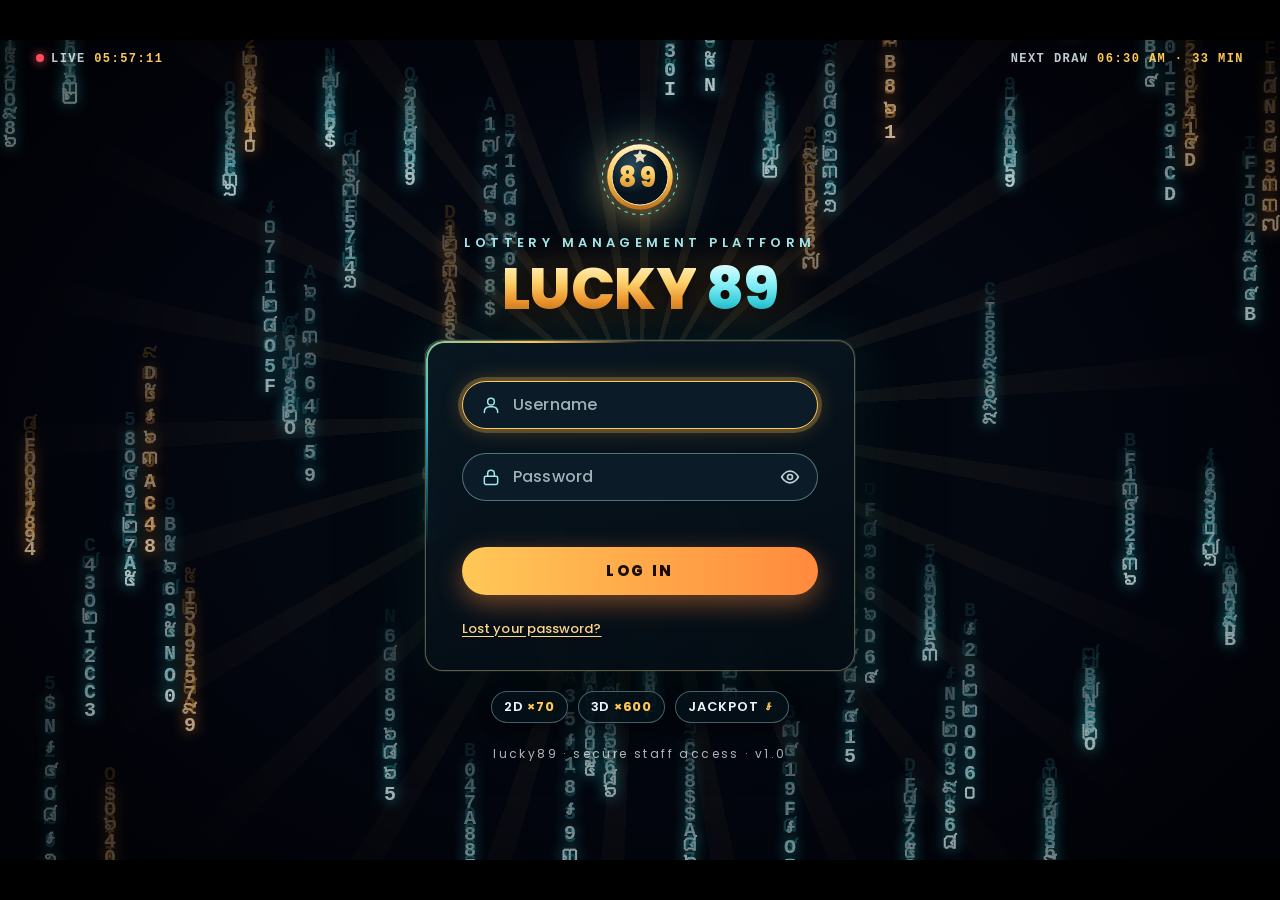
==== Lucky89_check.html @ 8e9e8fd0 "Add files via upload" ====
<!DOCTYPE html>
<html lang="en"><head><meta charset="utf-8">
<meta name="viewport" content="width=device-width, initial-scale=1, viewport-fit=cover">
<meta name="theme-color" content="#ffffff"><meta name="mobile-web-app-capable" content="yes"><meta name="apple-mobile-web-app-capable" content="yes"><meta name="apple-mobile-web-app-title" content="Lucky 89"><meta name="format-detection" content="telephone=no">
<link rel="preconnect" href="https://fonts.googleapis.com"><link rel="stylesheet" href="https://fonts.googleapis.com/css2?family=Poppins:wght@400;500;600;700;800&display=swap"><title>Lucky 89 · Lottery Management</title><!-- phone layout v3 -->
<style>
:root{color-scheme:light;--bg:#ffffff;--sf:#fff;--ink:#111827;--mut:#4b5563;--ln:#d5dae3;--sb:#ffffff;--sbt:#1f2937;--ac:#0f766e;--ac2:#fca311;--ok:#15803d;--bad:#b91c1c;--okb:#dcfce7;--badb:#fee2e2;--wb:#fef3c7;--ib:#dbeafe;box-sizing:border-box;padding-top:env(safe-area-inset-top,0px);padding-bottom:env(safe-area-inset-bottom,0px)}
@media(prefers-color-scheme:dark){:root[data-theme=auto]{--bg:#0e131f;--sf:#171e2e;--ink:#e8ecf5;--mut:#98a2b8;--ln:#2a3348;--sb:#0a0f1a;--ac:#2dd4bf;--okb:#10361f;--badb:#401616;--wb:#3b2f0e;--ib:#112a4a;--ok:#4ade80;--bad:#f87171}}
:root[data-theme=dark]{--bg:#0e131f;--sf:#171e2e;--ink:#e8ecf5;--mut:#98a2b8;--ln:#2a3348;--sb:#0a0f1a;--ac:#2dd4bf;--okb:#10361f;--badb:#401616;--wb:#3b2f0e;--ib:#112a4a;--ok:#4ade80;--bad:#f87171}
*{box-sizing:border-box}html,body{height:100%;margin:0;background:#fff}
body{background:var(--bg);color:var(--ink);font:16px/1.5 "Noto Sans Khmer","Segoe UI",system-ui,sans-serif;display:flex}
#sb{width:210px;border-right:1px solid var(--ln);background:var(--sb);color:var(--sbt);padding:16px 10px;display:flex;flex-direction:column;gap:4px;flex:none}
#sb h1{display:flex;align-items:center;gap:9px;font:700 19px Georgia,serif;color:#111827;margin:0 8px 14px}#sb h1 small{display:block;font:11px system-ui;color:var(--sbt);opacity:.7}
.nv{background:none;border:0;color:inherit;text-align:left;padding:12px 14px;border-radius:8px;cursor:pointer;font:inherit}
.nv:hover{background:#0000000d}.nv.on{background:var(--ac2);color:#14213d;font-weight:700}
main{flex:1;overflow:auto;min-width:0}
header{display:flex;gap:10px;align-items:center;justify-content:space-between;padding:12px 22px;background:var(--sf);border-bottom:1px solid var(--ln);position:sticky;top:0;z-index:5;flex-wrap:wrap}
header h2{margin:0;font:700 20px Georgia,serif}
.hr{display:flex;gap:8px;align-items:center;flex-wrap:wrap}
#v{padding:20px 22px;max-width:1180px}
select,input,textarea,button{font:inherit;color:var(--ink)}
select,input{background:var(--sf);border:1px solid #b9c1ce;border-radius:7px;padding:10px 12px;min-width:0}
select:focus,input:focus,button:focus-visible{outline:2px solid var(--ac);outline-offset:1px}
label{display:block;font-size:12px;color:var(--mut);margin-bottom:3px}
.card{background:var(--sf);border:1px solid var(--ln);border-radius:10px;padding:16px}
.g{display:grid;gap:12px}.g4{grid-template-columns:repeat(auto-fit,minmax(170px,1fr))}.g2{grid-template-columns:minmax(0,1.1fr) minmax(0,1fr)}
@media(max-width:820px){#sb{width:64px}#sb h1,.nv span{display:none}.g2{grid-template-columns:1fr}#v{padding:14px}}
.st{border-radius:10px;padding:12px 14px;border:1px solid var(--ln)}.st b{display:block;font-size:22px;font-family:Georgia,serif}.st small{color:var(--mut)}
.b1{background:var(--ib)}.b2{background:var(--wb)}.b3{background:var(--badb)}.b4{background:var(--okb)}
.btn{border:0;border-radius:7px;padding:11px 18px;cursor:pointer;font-weight:600;background:var(--ln)}
.pri{background:var(--ac);color:#fff}:root[data-theme=dark] .pri{color:#07201d}.dng{background:var(--bad);color:#fff}.sm{padding:7px 12px;font-size:13px}
.lt{display:flex;flex-wrap:wrap;gap:6px}.lt label{display:flex;align-items:center;gap:5px;border:1px solid var(--ln);border-radius:8px;padding:10px 16px;margin:0;color:var(--ink);cursor:pointer;font-weight:700;font-size:16px;user-select:none}
.lt label.on{background:var(--ac);color:#fff;border-color:var(--ac)}.lt input{display:none}
table{width:100%;border-collapse:collapse}th{text-align:left;font-size:13px;color:var(--mut);padding:8px;border-bottom:1px solid var(--ln)}td{padding:10px 8px;border-bottom:1px solid var(--ln);vertical-align:middle}
.tw{overflow-x:auto}.r{text-align:right}.neg{color:var(--bad)}.pos{color:var(--ok)}
.tag{border-radius:20px;padding:2px 9px;font-size:11px;font-weight:700}.t-o{background:var(--wb)}.t-s{background:var(--okb);color:var(--ok)}.t-c{background:var(--badb);color:var(--bad)}
.f{display:flex;gap:10px;flex-wrap:wrap;align-items:end;margin-bottom:12px}
.rg{display:grid;grid-template-columns:repeat(auto-fill,minmax(105px,1fr));gap:8px}.rg input{width:100%;margin-bottom:4px}
#toast{position:fixed;bottom:20px;left:50%;transform:translateX(-50%);background:#111827;color:#fff;padding:10px 18px;border-radius:8px;opacity:0;transition:.25s;pointer-events:none;z-index:9}#toast.on{opacity:1}
kbd{background:var(--ln);border-radius:4px;padding:0 5px;font-size:11px}.bar{height:10px;background:var(--ac);border-radius:5px}
.emp{color:var(--mut);text-align:center;padding:22px}
#lgn{position:fixed;inset:0;background:var(--bg);display:flex;align-items:center;justify-content:center;z-index:30;padding:16px}
.lt label.off{opacity:.6;pointer-events:none;background:var(--bg)}.lt em{color:var(--bad);font-size:11px;font-style:normal;background:var(--badb);padding:1px 6px;border-radius:5px}.lt small{color:var(--mut);font-weight:400;font-size:11px}
#md{position:fixed;inset:0;background:#0009;display:flex;align-items:flex-start;justify-content:center;z-index:20;padding:16px;overflow:auto}.mb{background:var(--sf);border-radius:12px;padding:14px;width:min(400px,100%)}.rh{background:#14213d;color:#fca311;font:700 30px Georgia,serif;text-align:center;padding:26px 10px;border-radius:8px 8px 0 0}.rh small{display:block;color:#fff;font:12px system-ui}.rb{border:1px solid var(--ln);padding:14px;border-radius:0 0 8px 8px}.kv{display:grid;grid-template-columns:1fr 1fr;gap:8px 14px;margin-bottom:12px}.kv small{display:block;color:var(--mut);font-size:11px}
.tkw{background:#e9ecf1;padding:14px;border-radius:10px}.tk{background:#fffdf7;color:#111;max-width:340px;margin:0 auto;padding:18px;text-align:center;border-radius:4px;box-shadow:0 1px 4px #0003}.tk small{display:block;color:#6b7280;font-size:11px}.tk-top b{display:block;font:800 24px Georgia,serif;letter-spacing:2px;margin-top:6px}
.tk-top b{font-family:Georgia,"Noto Sans Khmer","Khmer OS",serif}.tk-top img{margin:0 auto}.tk-no{border-top:2px dashed #cbd0d8;border-bottom:2px dashed #cbd0d8;padding:10px 0;margin:14px 0}.tk-no b{font:700 18px ui-monospace,Menlo,Consolas,monospace}.tk-inf{display:grid;grid-template-columns:repeat(3,1fr);gap:6px;margin-bottom:10px}.tk-inf b{font-size:14px}.tk-r{display:flex;align-items:center;gap:12px;padding:14px 0;border-bottom:1px dotted #cbd0d8;text-align:left}.bd{background:#14213d;color:#ffd166;border-radius:6px;padding:3px 8px;font:700 16px system-ui;min-width:54px;text-align:center}.nm{flex:1;font:800 44px/1 ui-monospace,Menlo,Consolas,monospace;letter-spacing:3px}.am{text-align:right;font-weight:600;font-size:13px;color:#6b7280}.am small{font-weight:800;font-size:18px;color:#111;margin-bottom:2px}.tk-tot{display:flex;justify-content:space-between;align-items:center;background:#111827;color:#fff;border-radius:8px;padding:12px 14px;margin:16px 0 12px}.tk-tot b{font-size:28px}.tk-ft{font-size:12px;color:#4b5563;line-height:1.7}
@media print{body>*:not(#md){display:none!important}#md{position:static;background:none}.mb .hr,.mb>button{display:none}}

/* dashboard cards, hourly results */
.kc{background:var(--sf);border:1px solid var(--ln);border-radius:14px;padding:14px 16px;box-shadow:0 1px 3px #0000000d}
.kc .kh{display:flex;justify-content:space-between;align-items:flex-start;gap:6px}.kc .kl{font-weight:600;font-size:12px}.kc .kl small{display:block;font:700 17px/1.5 "Noto Sans Khmer",sans-serif;opacity:1;order:-1}.kc .kl{display:flex;flex-direction:column}
.kc b{display:block;font-size:24px;margin:6px 0 2px;font-weight:800;font-family:system-ui,sans-serif}.kc .ks{font-size:12px;opacity:.85}
.kc svg{width:22px;height:22px;fill:none;stroke:currentColor;stroke-width:2;stroke-linecap:round;stroke-linejoin:round;flex:none}
.k-b{color:#2563eb}.k-r{color:#dc2626}.k-o{color:#ea580c}.k-g{color:#15803d}.k-p{color:#9333ea}
.rc{display:inline-flex;gap:6px;align-items:center;background:var(--bg);border:1px solid var(--ln);border-radius:8px;padding:5px 9px;margin:3px 4px 3px 0;font:700 15px ui-monospace,Menlo,monospace}.rc b{background:#14213d;color:#ffd166;border-radius:5px;padding:1px 6px;font:700 12px system-ui;margin:0}
.hc{border:1px solid var(--ln);border-radius:12px;padding:12px}.hh{display:flex;justify-content:space-between;align-items:center;gap:8px;font-weight:700;margin-bottom:6px}.hg{grid-template-columns:repeat(auto-fit,minmax(260px,1fr))}.hr1{border-top:1px dashed var(--ln);padding:6px 0;font-size:13px;color:var(--mut)}
@media(max-width:820px){.kg>.kc:last-child:nth-child(odd){grid-column:span 2}.kc b{font-size:19px}}
/* professional polish */
header h2,#sb h1,.st b{font-family:"Noto Sans Khmer",system-ui,-apple-system,"Segoe UI",sans-serif!important;letter-spacing:-.01em}
.st small:first-child{text-transform:uppercase;letter-spacing:.05em;font-size:11px;font-weight:700}
.btn{transition:transform .12s,box-shadow .12s}.btn:active{transform:scale(.97)}.pri{box-shadow:0 2px 8px #0f766e44}
.chips{display:flex;gap:8px;flex-wrap:wrap;margin:-2px 0 12px}.chips button{border:1px solid var(--ln);background:var(--sf);color:var(--ink);border-radius:999px;padding:9px 16px;font-weight:700;cursor:pointer}.chips button:active{background:var(--ac);color:#fff}
tr:hover td{background:#0f766e0a}
@media(max-width:820px){#sv{position:sticky;bottom:10px;z-index:3;box-shadow:0 8px 20px #0f766e66}}
/* menu icons + polish */
.nv::before{content:none!important}
.nv{display:flex;align-items:center;gap:12px;font-weight:600}
.nv svg{order:-1;width:20px;height:20px;flex:none;fill:none;stroke:currentColor;stroke-width:1.9;stroke-linecap:round;stroke-linejoin:round}
.nv.on{box-shadow:0 4px 12px #fca31166}
.th{display:flex;align-items:center;gap:10px;min-width:0}
#tic{display:grid;place-items:center;width:38px;height:38px;border-radius:11px;background:linear-gradient(135deg,var(--ac),#0b5f58);color:#fff;flex:none;box-shadow:0 3px 8px #0f766e44}
#tic svg{width:20px;height:20px;fill:none;stroke:currentColor;stroke-width:2;stroke-linecap:round;stroke-linejoin:round}
.card,.st{border-radius:14px;box-shadow:0 1px 3px #0000000d}
#cow{display:flex;flex-direction:column;gap:2px}#cow small{color:var(--mut,#6b7280);font-size:12px;line-height:1}#co{font-weight:600}
body.ro #v .dng,body.ro .card:has(#a_ad){display:none!important}
@media(max-width:820px){.nv svg{width:23px;height:23px}}
/* white receipt background */
#md .mb{background:#fff}.tkw{background:#fff!important;padding:0}.tk{background:#fff;box-shadow:none;border:1px solid #e5e7eb}
/* ===== SMARTPHONE LAYER ===== */
html{-webkit-text-size-adjust:100%}
button,.nv,label,select,a{touch-action:manipulation;-webkit-tap-highlight-color:transparent}
@media(max-width:820px){
 html,body{height:100dvh}
 body{flex-direction:column;overflow:hidden}
 main{order:1;-webkit-overflow-scrolling:touch;overscroll-behavior:contain}
 /* sidebar -> bottom tab bar */
 #sb{order:2;width:100%;flex-direction:row;gap:2px;padding:6px;border-right:0;border-top:1px solid var(--ln);background:var(--sf);color:var(--ink);overflow-x:auto;box-shadow:0 -2px 10px #0000000d}
 #sb h1{display:none}
 .nv{flex:1 1 0;min-width:0;display:flex;flex-direction:column;align-items:center;gap:1px;padding:6px 2px;text-align:center;font-size:10.5px;line-height:1.25;border-radius:10px;color:var(--ink)}
 .nv span{display:block}
 .nv::before{font-size:21px;line-height:1.1}
 .nv[data-v=dash]::before{content:"📊"}.nv[data-v=bet]::before{content:"🎟️"}.nv[data-v=rep]::before{content:"🧾"}.nv[data-v=res]::before{content:"🏆"}.nv[data-v=rec]::before{content:"📒"}.nv[data-v=usr]::before{content:"👥"}
 /* header */
 header{position:static;padding:10px 12px;gap:8px}
 header .th{flex:1 1 100%}header h2{font-size:17px}
 header .hr{width:100%;gap:8px}
 #cow{flex:1 1 100%}#co{width:100%}
 #who{flex:1}
 #v{padding:12px 12px 24px}
 .card{padding:12px}
 /* touch-friendly controls (16px stops iOS zoom-on-focus) */
 select,input,textarea{font-size:16px;min-height:46px}
 input[type=checkbox]{min-height:0;width:22px;height:22px}
 .btn{min-height:46px;padding:10px 16px}
 .btn.sm{min-height:40px;font-size:14px;padding:8px 12px}
 .hr .btn{flex:1 1 auto}
 label{font-size:13px}
 .f{gap:10px}
 .f>div{flex:1 1 calc(50% - 10px);min-width:130px}
 .f>div:has(#nu),.f>div:has(#cu){flex-basis:100%!important}
 .f select,.f input{width:100%}
 .g2{grid-template-columns:1fr!important}
 .g4{grid-template-columns:repeat(2,minmax(0,1fr))}
 .st{padding:10px 12px}.st b{font-size:18px}
 /* bet buttons: big grid */
 .lt{display:grid;grid-template-columns:repeat(4,1fr);gap:8px}
 .lt label{justify-content:center;flex-wrap:wrap;padding:14px 4px;font-size:22px;min-height:56px;text-align:center}
 .lt label[data-l=Lo],.lt label[data-all]{grid-column:span 2;font-size:16px}
 #lq{grid-template-columns:repeat(2,1fr)}#lq label{font-size:17px}
 p:has(kbd){display:none}
 /* wide tables -> cards */
 table.cards,table.cards tbody,table.cards tr,table.cards td{display:block}
 table.cards tr:first-child{display:none}
 table.cards tr[hidden]{display:none!important}
 table.cards tr{border:1px solid var(--ln);border-radius:10px;margin:0 0 10px;padding:6px 12px;background:var(--sf)}
 table.cards td{display:flex;justify-content:space-between;align-items:center;gap:12px;border:0;padding:6px 0;text-align:right}
 table.cards td::before{content:attr(data-l);color:var(--mut);font-size:12px;text-align:left;flex:none}
 table.cards td[data-l='']{justify-content:flex-end;flex-wrap:wrap}
 table.cards td[data-l='']::before{content:none}
 table.cards td[colspan]{display:block;text-align:left}
 table.cards select{width:auto;min-height:40px}
 #toast{bottom:calc(86px + env(safe-area-inset-bottom,0px));max-width:90vw;text-align:center}
 #md{padding:10px}
}

/* ===== PREMIUM UI LAYER ===== */
:root{--gold:#d4a24c;--gold2:#f6c866;--navy:#0b1324;--navy2:#141f38;--sh1:0 1px 2px rgba(15,23,42,.06),0 4px 14px rgba(15,23,42,.06);--sh2:0 2px 4px rgba(15,23,42,.08),0 14px 34px rgba(15,23,42,.14);--ease:cubic-bezier(.22,1,.36,1)}
body{background:linear-gradient(180deg,#f6f7fb,#eef1f7)!important;-webkit-font-smoothing:antialiased;letter-spacing:.005em}
main{scroll-behavior:smooth;overscroll-behavior:contain;scrollbar-width:thin;scrollbar-color:#c3cad8 transparent}
main::-webkit-scrollbar{width:8px}main::-webkit-scrollbar-thumb{background:#c3cad8;border-radius:8px}main::-webkit-scrollbar-thumb:hover{background:#9aa5ba}
#sb{background:linear-gradient(185deg,var(--navy2),var(--navy))!important;color:#cfd6e6;border-right:0;box-shadow:6px 0 28px rgba(11,19,36,.22);padding:20px 12px;gap:6px;position:relative;z-index:6}
#sb h1{color:#fff!important;letter-spacing:.4px;padding:4px 6px 18px;margin:0 4px 12px;border-bottom:1px solid rgba(255,255,255,.08)}#sb h1 small{color:var(--gold2)!important;opacity:.9;letter-spacing:1.6px;text-transform:uppercase;font-size:10px;margin-top:2px}
.nv{position:relative;display:flex;align-items:center;gap:13px;padding:12px 14px!important;border-radius:12px!important;color:#aab4ca!important;font-weight:500;letter-spacing:.2px;transition:background .25s var(--ease),color .25s var(--ease),transform .25s var(--ease),box-shadow .25s var(--ease)}
.nv svg{order:-1;width:20px;height:20px;flex:none;stroke:currentColor;stroke-width:1.7;fill:none;stroke-linecap:round;stroke-linejoin:round;transition:transform .3s var(--ease)}
.nv:hover{background:rgba(255,255,255,.07)!important;color:#fff!important;transform:translateX(4px)}.nv:hover svg{transform:scale(1.12)}
.nv.on{background:linear-gradient(135deg,var(--gold2),var(--gold))!important;color:#101a30!important;font-weight:700;box-shadow:0 8px 20px rgba(212,162,76,.38),inset 0 1px 0 rgba(255,255,255,.45);transform:none}
.nv.on::before{content:"";position:absolute;left:-12px;top:20%;height:60%;width:4px;border-radius:0 4px 4px 0;background:var(--gold2);box-shadow:0 0 12px var(--gold2)}
.nv:active{transform:scale(.97)}
header{background:rgba(255,255,255,.78)!important;backdrop-filter:saturate(180%) blur(14px);-webkit-backdrop-filter:saturate(180%) blur(14px);border-bottom:1px solid rgba(15,23,42,.06)!important;padding:14px 26px!important;transition:box-shadow .3s,padding .3s}
header.scrolled{box-shadow:0 8px 28px rgba(15,23,42,.1);padding-top:9px!important;padding-bottom:9px!important}
header h2{letter-spacing:.2px}
#sp{position:fixed;top:0;left:0;right:0;height:3px;z-index:50;pointer-events:none}#sp i{display:block;height:100%;width:100%;transform-origin:0 50%;transform:scaleX(0);background:linear-gradient(90deg,var(--gold),var(--gold2),var(--ac));transition:transform .12s linear}
.card,.kc,.st{border:1px solid rgba(15,23,42,.07)!important;border-radius:16px!important;box-shadow:var(--sh1)!important;transition:transform .35s var(--ease),box-shadow .35s var(--ease),border-color .35s}
.card:hover,.kc:hover{box-shadow:var(--sh2)!important;border-color:rgba(212,162,76,.45)!important}.kc:hover{transform:translateY(-4px)}
.kc{position:relative;overflow:hidden}.kc::after{content:"";position:absolute;inset:0 0 auto 0;height:3px;background:linear-gradient(90deg,var(--gold),transparent);opacity:.8}
.btn{border-radius:10px!important;font-weight:600;letter-spacing:.2px;transition:transform .2s var(--ease),box-shadow .25s,filter .2s;box-shadow:0 1px 2px rgba(15,23,42,.1)}
.btn:hover{transform:translateY(-2px);box-shadow:0 8px 18px rgba(15,23,42,.16);filter:brightness(1.04)}.btn:active{transform:scale(.97);box-shadow:none}
.pri{background:linear-gradient(135deg,#0f766e,#14a094)!important}.dng{background:linear-gradient(135deg,#b91c1c,#dc2626)!important}
select,input,textarea{border-radius:10px!important;border:1px solid #cdd4e1!important;transition:border-color .2s,box-shadow .2s,background .2s}
select:focus,input:focus,textarea:focus{border-color:var(--ac)!important;box-shadow:0 0 0 4px rgba(15,118,110,.16);outline:none!important}
.lt label{border-radius:12px!important;transition:transform .2s var(--ease),box-shadow .2s,background .2s,border-color .2s}.lt label:hover{transform:translateY(-2px);box-shadow:var(--sh1)}
.lt label.on{background:linear-gradient(135deg,#0f766e,#14a094)!important;box-shadow:0 6px 16px rgba(15,118,110,.35)}
th{text-transform:uppercase;font-size:11px!important;letter-spacing:.9px;font-weight:700;color:#64748b!important;background:#f8fafc;position:sticky;top:0}
td{transition:background .2s}tr:hover td{background:rgba(212,162,76,.08)}
.tag{letter-spacing:.4px}
#toast{border-radius:12px!important;background:rgba(11,19,36,.94)!important;box-shadow:var(--sh2);backdrop-filter:blur(8px);transform:translate(-50%,16px)!important;transition:.4s var(--ease)!important}#toast.on{transform:translate(-50%,0)!important}
#lgn{background:radial-gradient(1200px 600px at 20% -10%,#1d2c52,transparent),linear-gradient(160deg,var(--navy2),var(--navy))!important}
#lgn .mb,#md .mb{border-radius:20px!important;box-shadow:0 30px 80px rgba(0,0,0,.4);animation:pop .55s var(--ease) both}
#md{backdrop-filter:blur(6px)}
@keyframes pop{from{opacity:0;transform:translateY(24px) scale(.96)}to{opacity:1;transform:none}}
.rv{opacity:0;transform:translateY(22px) scale(.985);filter:blur(3px);transition:opacity .7s var(--ease),transform .7s var(--ease),filter .7s var(--ease),box-shadow .35s var(--ease),border-color .35s;transition-delay:var(--d,0ms)}
.rv.in{opacity:1;transform:none;filter:none}.rv.in.kc:hover{transform:translateY(-4px)}
@media(max-width:820px){.nv{justify-content:center;padding:12px 0!important}.nv.on::before{left:-8px}header{padding:10px 14px!important}}
@media(prefers-reduced-motion:reduce){.rv{opacity:1;transform:none;filter:none;transition:none}*{animation:none!important;scroll-behavior:auto!important}}
@media print{.rv{opacity:1!important;transform:none!important;filter:none!important}#sp{display:none}}

/* ===== calm rainbow dashboard (scroll-safe: only opacity animates) ===== */
:root{--rbA:linear-gradient(90deg,#ff9aa2,#ffb86b,#ffe27a,#9be7a5,#7fd6ff,#a99bff,#f4a0ff,#ff9aa2);--rbB:linear-gradient(90deg,#a99bff,#7fd6ff,#9be7a5,#ffe27a,#ffb86b,#ff9aa2,#f4a0ff,#a99bff)}
#dc{position:relative;isolation:isolate;padding:14px;border-radius:22px;background:linear-gradient(120deg,#ff9aa22e,#ffd8a82e,#fff6a82e,#b5f0c42e,#a8e0ff2e,#c9b8ff2e,#f5b8ff2e)}
#dc::before{content:"";position:absolute;inset:0;z-index:-1;border-radius:inherit;pointer-events:none;background:linear-gradient(300deg,#a8e0ff3d,#b5f0c43d,#fff6a83d,#ffd8a83d,#ff9aa23d,#f5b8ff3d,#c9b8ff3d);opacity:0;will-change:opacity;animation:rbFade 10s ease-in-out infinite alternate}
#dc .kc,#dc .card,#dc .hc{position:relative;border:2px solid transparent}
#dc .kc{background:linear-gradient(135deg,color-mix(in srgb,currentColor 7%,var(--sf)),var(--sf) 70%) padding-box,var(--rbA) border-box;box-shadow:0 6px 18px -8px currentColor}
#dc .card,#dc .hc{background:linear-gradient(var(--sf),var(--sf)) padding-box,var(--rbA) border-box}
#dc .kc::after,#dc .card::after,#dc .hc::after{content:"";position:absolute;inset:-2px;border-radius:inherit;padding:2px;background:var(--rbB);-webkit-mask:linear-gradient(#000 0 0) content-box,linear-gradient(#000 0 0);-webkit-mask-composite:xor;mask-composite:exclude;opacity:0;pointer-events:none;will-change:opacity;animation:rbFade 7s ease-in-out infinite alternate}
#dc .kc:nth-child(2)::after{animation-delay:-1.5s}#dc .kc:nth-child(3)::after{animation-delay:-3s}#dc .kc:nth-child(4)::after{animation-delay:-4.5s}#dc .kc:nth-child(5)::after{animation-delay:-6s}
#dc .bar{background:linear-gradient(90deg,#ff9aa2,#ffb86b,#ffe27a,#9be7a5,#7fd6ff,#a99bff,#f4a0ff)}
#dc .rc{border:1.5px solid transparent;background:linear-gradient(var(--bg),var(--bg)) padding-box,var(--rbA) border-box}
#dc table tr:hover td{background:linear-gradient(90deg,#ff9aa214,#ffe27a14,#9be7a514,#7fd6ff14,#a99bff14)}
@keyframes rbFade{0%{opacity:0}100%{opacity:1}}
@media(max-width:820px){#dc{padding:8px;border-radius:16px}}
@media(prefers-reduced-motion:reduce){#dc::before,#dc *::after{animation:none!important}}

/* ===== PRO DASHBOARD (money flow + rainbow hourly results) ===== */
#dp{--in:#34d399;--out:#fb7185;--gd:#f6c866;--tx:#e9eefb;--mu:#93a1c0;--pn:rgba(255,255,255,.05);--bd:rgba(255,255,255,.1);position:relative;color:var(--tx);border-radius:26px;padding:20px;background:radial-gradient(900px 420px at 8% -10%,#1d2f5e,transparent 60%),radial-gradient(700px 420px at 100% 0,#2c1c52,transparent 55%),#0a1226;box-shadow:0 30px 70px -34px rgba(10,18,38,.8);font-variant-numeric:tabular-nums}
#dp *{box-sizing:border-box}
#dp .bar0{display:flex;flex-wrap:wrap;gap:10px;align-items:center;justify-content:space-between;margin-bottom:16px}
#dp .bar0>div{display:flex;gap:10px;align-items:center;flex-wrap:wrap}
#dp .live{display:inline-flex;align-items:center;gap:8px;color:var(--mu);font-size:13px}
#dp .live i{width:9px;height:9px;border-radius:50%;background:var(--in);animation:ping 2s infinite}
@keyframes ping{0%{box-shadow:0 0 0 0 #34d39999}70%,100%{box-shadow:0 0 0 10px #34d39900}}
#dp select,#dp input[type=date]{background:rgba(255,255,255,.07);color:var(--tx);border:1px solid var(--bd)!important;color-scheme:dark;min-height:40px;padding:8px 12px}
#dp option{color:#111}
#dp .btn{background:rgba(255,255,255,.08);color:var(--tx);box-shadow:none}#dp .btn.pri{background:linear-gradient(135deg,var(--gd),#d4a24c)!important;color:#1a1204}
#dp .mps{display:grid;gap:12px;grid-template-columns:repeat(3,minmax(0,1fr))}
#dp .mp{position:relative;overflow:hidden;border-radius:20px;padding:18px 20px 18px 24px;background:var(--pn);border:1px solid var(--bd)}
#dp .mp::before{content:"";position:absolute;left:0;top:0;bottom:0;width:5px;background:var(--c);box-shadow:0 0 18px var(--c)}
#dp .mp.in{--c:var(--in)}#dp .mp.out{--c:var(--out)}#dp .mp.net{--c:var(--gd)}
#dp .mp h3{margin:0;font-size:15px;font-weight:700}#dp .mp h3 small{display:block;color:var(--mu);font-weight:500;font-size:13px}
#dp .mp .v{display:block;font:800 clamp(28px,3.6vw,42px)/1.1 system-ui,sans-serif;margin:10px 0 4px;letter-spacing:-.02em;color:var(--c)}
#dp .mp .sub{font-size:12.5px;color:var(--mu)}
#dp .rt{height:6px;border-radius:6px;background:rgba(255,255,255,.1);margin-top:12px;overflow:hidden}#dp .rt i{display:block;height:100%;width:0;background:var(--c);border-radius:6px;transition:width 1.1s var(--ease)}
#dp .mp.fi{animation:fl1 1.5s var(--ease)}#dp .mp.fo{animation:fl2 1.5s var(--ease)}
@keyframes fl1{0%{box-shadow:inset 0 0 60px #34d39955,0 0 0 0 #34d39966}100%{box-shadow:inset 0 0 0 #34d39900,0 0 0 24px #34d39900}}
@keyframes fl2{0%{box-shadow:inset 0 0 60px #fb718555,0 0 0 0 #fb718566}100%{box-shadow:inset 0 0 0 #fb718500,0 0 0 24px #fb718500}}
#dp .dl{position:absolute;right:16px;top:14px;font-weight:800;font-size:14px;padding:3px 11px;border-radius:99px;animation:dlf 2.4s var(--ease) forwards;pointer-events:none}
#dp .dl.g{background:#34d39933;color:var(--in)}#dp .dl.b{background:#fb718533;color:var(--out)}
@keyframes dlf{0%{opacity:0;transform:translateY(16px)}14%{opacity:1;transform:none}80%{opacity:1}100%{opacity:0;transform:translateY(-18px)}}
#dp .sts{display:grid;grid-template-columns:repeat(5,minmax(0,1fr));gap:10px;margin-top:12px}
#dp .stt{border-radius:16px;padding:12px 14px;background:var(--pn);border:1px solid var(--bd)}#dp .stt small{display:block;color:var(--mu);font-size:12.5px}#dp .stt b{display:block;font:800 24px/1.2 system-ui;margin-top:2px}
#dp .stt.w b{color:var(--in)}#dp .stt.l b{color:var(--out)}#dp .stt.o b{color:var(--gd)}
#dp .sec{margin-top:22px}#dp .sec>header{position:static;background:none!important;border:0!important;padding:0!important;display:flex;justify-content:space-between;align-items:center;gap:10px;flex-wrap:wrap;backdrop-filter:none}
#dp .sec h2{margin:0;font-size:20px;font-weight:800;color:#fff}#dp .sec p{margin:2px 0 0;color:var(--mu);font-size:13px}
#dp .mt{display:flex;gap:6px;flex-wrap:wrap;margin:14px 0 12px}#dp .mt button{border:1px solid var(--bd);background:var(--pn);color:var(--tx);border-radius:99px;padding:8px 16px;font-weight:700;cursor:pointer;transition:background .25s,transform .2s}
#dp .mt button.on{background:#fff;color:#0a1226}#dp .mt button:active{transform:scale(.96)}
#dp .sp2{display:flex;gap:4px;margin-bottom:14px}#dp .sp2 button{flex:1;height:16px;border:0;padding:0;border-radius:8px;background:hsl(var(--h) 85% 58%);opacity:.22;cursor:pointer;transition:opacity .6s,box-shadow .6s,transform .25s}
#dp .sp2 button.w{opacity:.5}#dp .sp2 button.d{opacity:1;box-shadow:0 0 14px hsl(var(--h) 90% 60%/.8)}#dp .sp2 button:hover{transform:scaleY(1.5)}
#dp .hg2{display:grid;gap:12px;grid-template-columns:repeat(auto-fill,minmax(262px,1fr))}
#dp .hx{position:relative;overflow:hidden;border-radius:20px;padding:14px 14px 12px;background:linear-gradient(160deg,hsl(var(--h) 70% 55%/.13),rgba(255,255,255,.03) 55%);border:1px solid hsl(var(--h) 80% 65%/.28)}
#dp .hx::before{content:"";position:absolute;inset:0 0 auto 0;height:5px;background:linear-gradient(90deg,hsl(var(--h) 90% 60%),hsl(calc(var(--h) + 50) 90% 64%))}
#dp .hx.d{border-color:hsl(var(--h) 90% 65%/.6);box-shadow:0 14px 34px -18px hsl(var(--h) 90% 60%/.75)}#dp .hx.u{opacity:.55}
#dp .hx .tp{display:flex;justify-content:space-between;align-items:center;margin-top:4px}#dp .hx .tp b{font:800 20px system-ui}
#dp .hx .ss{font-size:11.5px;font-weight:700;padding:3px 10px;border-radius:99px;background:rgba(255,255,255,.1);color:var(--mu)}#dp .hx.d .ss{background:hsl(var(--h) 90% 60%);color:#10142a}#dp .hx.w .ss{background:#f6c86633;color:var(--gd)}
#dp .rs{display:flex;flex-wrap:wrap;gap:6px;margin:10px 0;min-height:34px}#dp .rs em{color:var(--mu);font-size:13px;font-style:normal;align-self:center}
#dp .rn,#dp .wn{display:inline-flex;align-items:center;gap:6px;border-radius:10px;padding:3px 9px 3px 3px;font:700 15px ui-monospace,Menlo,monospace;background:hsl(var(--h) 90% 60%/.16);border:1px solid hsl(var(--h) 90% 65%/.55)}
#dp .rn i,#dp .wn i{font:800 12px system-ui;font-style:normal;background:hsl(var(--h) 90% 62%);color:#10142a;border-radius:7px;padding:2px 7px}
#dp .wn b{color:var(--in);font:800 13px system-ui}
#dp .cn{display:grid;grid-template-columns:repeat(3,1fr);gap:6px;text-align:center}#dp .cn div{border-radius:12px;padding:6px 2px;background:rgba(255,255,255,.06)}#dp .cn b{display:block;font:800 20px/1.2 system-ui}#dp .cn small{font-size:12px;color:var(--mu)}
#dp .cn .w b{color:var(--in)}#dp .cn .l b{color:var(--out)}#dp .cn .o b{color:var(--gd)}
#dp .mn{display:flex;justify-content:space-between;gap:6px;margin-top:10px;font-size:12.5px;color:var(--mu);flex-wrap:wrap}#dp .mn b{color:var(--tx)}#dp .mn .pn{color:var(--in)}#dp .mn .ng{color:var(--out)}
#dp .ww{margin-top:10px;padding-top:10px;border-top:1px dashed rgba(255,255,255,.14);display:flex;flex-wrap:wrap;gap:6px}#dp .ww>small{width:100%;color:var(--mu);font-size:12px}
#dp .hx.upd,#dp .enter{animation:ent .7s var(--ease) both}
@keyframes ent{from{opacity:0;transform:translateY(14px)}to{opacity:1;transform:none}}
#dp .g2b{display:grid;gap:12px;grid-template-columns:repeat(3,minmax(0,1fr));margin-top:22px}
#dp .bx{border-radius:20px;padding:16px 18px;background:var(--pn);border:1px solid var(--bd)}#dp .bx>b{font-size:16px}
#dp .bk{display:flex;justify-content:space-between;padding:9px 0;border-bottom:1px solid rgba(255,255,255,.08)}#dp .bk:last-child{border:0;font-weight:800}#dp .bk .neg{color:var(--out)}
#dp .mb2{margin-top:12px}#dp .mb2>div{display:flex;justify-content:space-between;font-size:14px}#dp .mb2 .tr{height:8px;border-radius:8px;background:rgba(255,255,255,.08);margin-top:5px;overflow:hidden}#dp .mb2 i{display:block;height:100%;width:0;border-radius:8px;background:linear-gradient(90deg,hsl(var(--h) 90% 62%),hsl(calc(var(--h) + 60) 90% 66%));transition:width 1.1s var(--ease)}
#dp .fr{display:flex;align-items:center;gap:10px;padding:9px 0;border-bottom:1px solid rgba(255,255,255,.08)}#dp .fr:last-child{border:0}
#dp .fr .ic{width:30px;height:30px;border-radius:50%;display:grid;place-items:center;font-weight:800;flex:none}
#dp .fr.i .ic{background:#34d39926;color:var(--in)}#dp .fr.o .ic{background:#fb718526;color:var(--out)}
#dp .fr div{flex:1;min-width:0}#dp .fr div b{display:block;font-size:14px}#dp .fr small{color:var(--mu);font-size:12px}
#dp .fr .am{font:800 15px system-ui}#dp .fr.i .am{color:var(--in)}#dp .fr.o .am{color:var(--out)}
#dp .emp{color:var(--mu);padding:14px 0;text-align:left}
@media(max-width:1000px){#dp .g2b{grid-template-columns:1fr 1fr}#dp .g2b .bx:last-child{grid-column:span 2}}
@media(max-width:820px){#dp{padding:12px;border-radius:18px}#dp .mps,#dp .g2b{grid-template-columns:1fr}#dp .g2b .bx:last-child{grid-column:auto}#dp .sts{grid-template-columns:repeat(2,1fr)}#dp .sts .stt:last-child{grid-column:span 2}#dp .hg2{grid-template-columns:1fr}#dp .mt button{min-height:40px}}
@media(prefers-reduced-motion:reduce){#dp *{animation:none!important;transition:none!important}}

/* ===== CINEMATIC LATEST-DRAW STAGE ===== */
#dp,#dp .v,#dp .stt b,#dp .am,#dp .mn b,#dp .hero .mny b,#dp .wk span{font-family:"Noto Sans Khmer","Khmer UI","Leelawadee UI","Segoe UI",system-ui,sans-serif}
#dp .sp2{display:flex;gap:5px;margin:0 0 16px;align-items:flex-end}
#dp .sp2 div{flex:1;min-width:0;text-align:center;font-size:10.5px;color:var(--mu);transition:color .6s}
#dp .sp2 div::before{content:"";display:block;height:8px;margin-bottom:6px;border-radius:8px;background:hsl(var(--h) 90% 62%);opacity:.28;transition:opacity .7s,height .5s var(--ease),box-shadow .7s}
#dp .sp2 .w::before{opacity:.5}#dp .sp2 .d::before{opacity:.9}
#dp .sp2 .c{color:#fff;font-weight:800}#dp .sp2 .c::before{opacity:1;height:16px;box-shadow:0 0 22px hsl(var(--h) 95% 62%),0 0 4px #fff}
#dp .hero{position:relative;overflow:hidden;isolation:isolate;border-radius:28px;padding:26px 30px 28px;background:radial-gradient(720px 380px at 12% -5%,hsl(var(--h) 85% 48%/.5),transparent 65%),radial-gradient(640px 420px at 100% 100%,hsl(calc(var(--h) + 70) 85% 48%/.38),transparent 60%),linear-gradient(180deg,#0c1530,#060a18);border:1px solid hsl(var(--h) 85% 68%/.42);box-shadow:0 40px 90px -44px hsl(var(--h) 95% 58%/.85),inset 0 1px 0 rgba(255,255,255,.14)}
#dp .hero::before{content:"";position:absolute;inset:0 0 auto 0;height:4px;z-index:2;background:linear-gradient(90deg,#ff5d6c,#ffb347,#ffe45e,#5be37d,#4cc9f0,#7b6cff,#e56bff)}
#dp .hero::after{content:"";position:absolute;inset:0;z-index:-1;pointer-events:none;background:radial-gradient(ellipse at 50% 40%,transparent 45%,rgba(0,0,0,.5))}
#dp .hero .hl{position:absolute;top:0;bottom:0;left:-60%;width:38%;z-index:0;pointer-events:none;background:linear-gradient(100deg,transparent,rgba(255,255,255,.13),transparent);transform:skewX(-18deg);animation:sweep 9s 1.2s ease-in-out infinite}
@keyframes sweep{0%{transform:translateX(0) skewX(-18deg)}22%,100%{transform:translateX(480%) skewX(-18deg)}}
#dp .hero>*{position:relative}
#dp .hero .top{display:flex;justify-content:space-between;gap:10px;flex-wrap:wrap;font-size:13.5px;color:#c9d3ea}
#dp .hero .now{display:inline-flex;align-items:center;gap:9px;font-weight:700;color:#fff}#dp .hero .now i{width:10px;height:10px;border-radius:50%;background:#ff5d6c;animation:rec 1.6s infinite}
@keyframes rec{0%,100%{box-shadow:0 0 0 0 #ff5d6c99}60%{box-shadow:0 0 0 9px #ff5d6c00}}
#dp .hero .body{display:grid;grid-template-columns:minmax(0,.9fr) minmax(0,1.3fr);gap:26px;align-items:center;margin-top:12px}
#dp .clk{font:800 clamp(64px,10vw,124px)/.95 "Segoe UI",system-ui,sans-serif;letter-spacing:-.05em;background:linear-gradient(180deg,#fff 30%,hsl(var(--h) 95% 74%));-webkit-background-clip:text;background-clip:text;color:transparent;filter:drop-shadow(0 8px 34px hsl(var(--h) 95% 60%/.6))}
#dp .clk small{font-size:.26em;letter-spacing:0;margin-left:8px;-webkit-text-fill-color:hsl(var(--h) 95% 78%)}
#dp .hst{display:grid;grid-template-columns:repeat(3,1fr);gap:8px;margin-top:14px}
#dp .hst div{border-radius:16px;padding:10px 6px;text-align:center;background:rgba(255,255,255,.07);border:1px solid rgba(255,255,255,.1);backdrop-filter:blur(6px)}
#dp .hst b{display:block;font:800 34px/1.1 system-ui}#dp .hst small{color:#c9d3ea;font-size:12.5px}
#dp .hst .w b{color:var(--in)}#dp .hst .l b{color:var(--out)}#dp .hst .o b{color:var(--gd)}
#dp .bls{display:flex;flex-direction:column;gap:12px}
#dp .bl{display:flex;flex-wrap:wrap;align-items:center;gap:10px}
#dp .bl>i{font:800 15px system-ui;font-style:normal;width:36px;height:36px;border-radius:12px;display:grid;place-items:center;color:#0a1226;background:hsl(var(--h) 92% 66%);box-shadow:0 0 18px hsl(var(--h) 95% 60%/.7)}
#dp .ba{min-width:68px;height:62px;padding:0 18px;border-radius:99px;display:grid;place-items:center;font:800 31px ui-monospace,Menlo,Consolas,monospace;letter-spacing:2px;color:#0a1226;background:radial-gradient(circle at 30% 22%,rgba(255,255,255,.8),transparent 38%),linear-gradient(145deg,hsl(var(--h) 95% 64%),hsl(calc(var(--h) + 40) 92% 50%));box-shadow:0 12px 26px -8px hsl(var(--h) 95% 55%/.9),inset 0 -7px 12px rgba(0,0,0,.22)}
#dp .enter .ba{animation:drop .95s cubic-bezier(.34,1.56,.64,1) both;animation-delay:calc(var(--n)*110ms + 300ms)}
#dp .enter .clk{animation:ent .9s var(--ease) both}
@keyframes drop{from{opacity:0;transform:translateY(-46px) scale(.5)}to{opacity:1;transform:none}}
#dp .hero .mny{display:grid;grid-template-columns:repeat(3,1fr);margin-top:22px;border-radius:18px;background:rgba(0,0,0,.28);border:1px solid rgba(255,255,255,.1)}
#dp .mny div{padding:12px 18px}#dp .mny div+div{border-left:1px solid rgba(255,255,255,.1)}#dp .mny small{display:block;color:#c9d3ea;font-size:12.5px}#dp .mny b{font-size:clamp(18px,2.4vw,26px);font-weight:800}
#dp .mny .i b{color:var(--in)}#dp .mny .o b{color:var(--out)}#dp .mny .n b{color:var(--gd)}#dp .mny .n.neg b{color:var(--out)}
#dp .wh{margin:20px 0 8px;font-weight:700;color:#fff;font-size:14px}
#dp .wks{display:grid;gap:8px;grid-template-columns:repeat(auto-fill,minmax(168px,1fr))}
#dp .wk{display:flex;align-items:center;gap:10px;padding:9px 12px;border-radius:16px;background:hsl(var(--h) 90% 60%/.14);border:1px solid hsl(var(--h) 90% 66%/.5)}
#dp .wk i{font:800 12px system-ui;font-style:normal;background:hsl(var(--h) 92% 64%);color:#0a1226;border-radius:8px;padding:3px 8px}
#dp .wk b{font:800 19px ui-monospace,Menlo,monospace;letter-spacing:1px}#dp .wk span{margin-left:auto;color:var(--in);font-weight:800;font-size:14px}
#dp .nw{color:#c9d3ea;font-size:14px;padding:6px 0}
#dp .hero.idle{text-align:center;padding:54px 20px}#dp .hero.idle .clk{font-size:clamp(34px,6vw,64px)}#dp .hero.idle p{margin:10px 0 0;color:#c9d3ea}
@media(max-width:820px){#dp .hero{padding:20px 16px}#dp .hero .body{grid-template-columns:1fr;gap:14px}#dp .sp2 div{font-size:0}#dp .ba{min-width:58px;height:54px;font-size:26px}#dp .hero .mny div{padding:10px 8px}}

/* ===== WHITE PROFESSIONAL THEME ===== */
:root{color-scheme:light;--bg:#fff;--sf:#fff;--ink:#101828;--mut:#667085;--ln:#e6e9f2;--ac:#4f46e5;--ac2:#eef0ff;--sh1:0 1px 2px rgba(16,24,40,.05),0 2px 8px rgba(16,24,40,.04);--sh2:0 6px 20px rgba(16,24,40,.08)}
html,body{background:#fff!important}
body{font-family:Poppins,"Noto Sans Khmer","Segoe UI",system-ui,sans-serif;color:var(--ink)}
#sb h1,main>header h2,.st b{font-family:Poppins,"Noto Sans Khmer",system-ui,sans-serif!important}
#sb{background:#fff!important;color:#475467;box-shadow:none!important;border-right:1px solid var(--ln)}
@media(min-width:821px){#sb{width:250px;padding:22px 14px}#v{max-width:none;padding:26px 30px}}
#sb h1{color:var(--ink);font-size:17px;margin:0 6px 16px;padding-bottom:18px;border-bottom:1px solid var(--ln)}#sb h1 small{color:var(--mut);opacity:1;font-weight:400}
.nv{color:#475467;font-weight:500;border-radius:10px}.nv:hover{background:#f4f5fb;color:var(--ink)}
.nv.on{background:#eef0ff!important;color:#4338ca!important;font-weight:600;box-shadow:none!important}
main>header{background:rgba(255,255,255,.94)!important;backdrop-filter:blur(10px);border-bottom:1px solid var(--ln)!important;padding:14px 30px!important}
main>header h2{font-size:20px;font-weight:700}
#tic{background:#4f46e5!important;box-shadow:none!important;border-radius:10px!important}
#who{background:#f4f5fb;border-radius:999px;padding:7px 14px;font-size:13px}
.btn{background:#f2f4f7;color:#344054;border-radius:10px!important;box-shadow:none}
.pri,.btn.pri{background:#4f46e5!important;color:#fff!important;box-shadow:0 1px 2px rgba(79,70,229,.35)!important}
.dng{background:#fff!important;color:#b42318!important;border:1px solid #fecdca!important;box-shadow:none!important}.dng:hover{background:#fef3f2!important}
select,input,textarea{background:#fff;border:1px solid #d0d5dd!important}
select:focus,input:focus,textarea:focus{border-color:#4f46e5!important;box-shadow:0 0 0 4px rgba(79,70,229,.14)!important}
.card,.kc,.st{background:#fff;border:1px solid var(--ln)!important;border-radius:14px!important;box-shadow:var(--sh1)!important}
.card:hover,.kc:hover{box-shadow:var(--sh2)!important;border-color:#d5d9eb!important;transform:none!important}.kc::after{display:none}
.rv{opacity:1!important;transform:none!important;filter:none!important}
th{background:#f9fafb;color:#667085!important;text-transform:none!important;font-size:12.5px!important;letter-spacing:.2px}
tr:hover td{background:rgba(79,70,229,.04)!important}
.lt label.on{background:#4f46e5!important;border-color:#4f46e5!important;box-shadow:0 4px 12px rgba(79,70,229,.28)!important}
.bar{background:#4f46e5}
/* dashboard panel -> light */
#dp{--in:#039855;--out:#d92d20;--gd:#b54708;--tx:#101828;--mu:#667085;--pn:#fff;--bd:#e6e9f2;background:#fff!important;border:0!important;box-shadow:none!important;padding:0!important;border-radius:0!important;color:var(--tx)}
#dp select,#dp input[type=date]{background:#fff;color:var(--tx);border:1px solid #d0d5dd!important;color-scheme:light}
#dp .btn{background:#f2f4f7;color:#344054}#dp .btn.pri{background:#4f46e5!important;color:#fff}
#dp .mp,#dp .stt,#dp .bx{background:#fff;box-shadow:var(--sh1);border-radius:16px}#dp .mp::before{box-shadow:none;width:4px}
#dp .sec h2,#dp .wh{color:var(--tx)}#dp .rt,#dp .mb2 .tr{background:#eef0f6}
#dp .bk,#dp .fr{border-bottom-color:#eef0f6}
#dp .mt button{background:#fff;color:#344054;border-color:#d0d5dd}#dp .mt button.on{background:#4f46e5;border-color:#4f46e5;color:#fff}
#dp .hx{background:linear-gradient(160deg,hsl(var(--h) 80% 96%),#fff 62%);border:1px solid hsl(var(--h) 55% 86%);border-radius:16px;box-shadow:var(--sh1)}
#dp .hx.d{box-shadow:0 10px 26px -14px hsl(var(--h) 80% 45%/.55)}
#dp .hx .ss{background:#f2f4f7;color:#667085}#dp .hx.d .ss{background:hsl(var(--h) 75% 44%);color:#fff}
#dp .rn,#dp .wn{background:hsl(var(--h) 80% 94%);border-color:hsl(var(--h) 55% 78%);color:var(--tx)}
#dp .rn i,#dp .wn i,#dp .wk i{background:hsl(var(--h) 72% 44%);color:#fff}
#dp .cn div{background:#f9fafb}#dp .ww{border-top-color:#e6e9f2}
#dp .sp2 .c{color:var(--tx)}
#dp .hero{background:linear-gradient(135deg,hsl(var(--h) 90% 97%),#fff 60%)!important;border:1px solid hsl(var(--h) 55% 86%);box-shadow:var(--sh2);border-radius:20px}
#dp .hero::before{background:hsl(var(--h) 72% 50%)}#dp .hero::after,#dp .hero .hl{display:none}
#dp .hero .top,#dp .nw,#dp .hero.idle p,#dp .hst small,#dp .mny small{color:var(--mu)}#dp .hero .now{color:var(--tx)}
#dp .clk{background:linear-gradient(180deg,#101828 30%,hsl(var(--h) 70% 38%));-webkit-background-clip:text;background-clip:text}
#dp .clk small{-webkit-text-fill-color:hsl(var(--h) 60% 40%)}
#dp .hst div{background:#fff;border:1px solid #e6e9f2;backdrop-filter:none}
#dp .hero .mny{background:#fff;border:1px solid #e6e9f2}#dp .mny div+div{border-left-color:#e6e9f2}
#dp .wk{background:hsl(var(--h) 80% 95%);border-color:hsl(var(--h) 55% 80%)}
/* ===== LOGIN ===== */
#lgn{background:#123390!important;overflow:hidden;font-family:Poppins,"Noto Sans Khmer",system-ui,sans-serif}
#lgn .wv{position:absolute;inset:0;width:100%;height:100%}
#lgn .lx{position:relative;z-index:1;width:min(430px,100%);text-align:center;animation:pop .6s var(--ease) both}
#lgn .lx small{display:block;color:#fff;letter-spacing:.34em;font-size:12px;text-transform:uppercase}
#lgn .lx h1{margin:6px 0 20px;color:#fff;font:800 clamp(40px,8vw,58px)/1.05 Poppins,sans-serif;letter-spacing:-.01em}
#lgn .cd{background:#2b2639;border-radius:8px;padding:46px 40px 32px;text-align:left;box-shadow:0 24px 60px rgba(10,5,60,.5)}
#lgn .cd input{display:block;width:100%;height:44px;border-radius:999px!important;border:0!important;padding:0 20px;background:#fff;color:#333;font:400 15px Poppins,sans-serif;margin:0 0 24px;min-height:44px}
#lgn .cd input:focus{box-shadow:0 0 0 4px rgba(122,100,240,.55)!important}
#lgn #lb{width:100%;height:42px;border:0;border-radius:999px!important;background:#5b43d0!important;color:#fff!important;font:600 14px Poppins,sans-serif;letter-spacing:.22em;cursor:pointer;box-shadow:none!important}
#lgn #lb:hover{filter:brightness(1.12);transform:none}
#lgn #le{color:#ffb4b4;font-size:13px;min-height:20px;margin:-6px 0 8px}
#lgn #lf2{display:inline-block;margin-top:24px;color:#f2c478;font-size:12px;text-decoration:none}
#lgn .ft{margin-top:22px;color:rgba(255,255,255,.5);letter-spacing:.2em;font-size:12px}
@media(max-width:820px){#lgn .cd{padding:34px 24px 26px}}


/* ===== LOGIN ANIMATIONS v2 ===== */
#lgn .wv{transform:scale(1.14);transform-origin:50% 50%}
#lgn .wv path{animation:wvA 11s ease-in-out infinite alternate;will-change:transform}
#lgn .wv path:nth-of-type(1){animation-duration:13s;animation-delay:-3s}
#lgn .wv path:nth-of-type(2){animation-duration:10s;animation-direction:alternate-reverse;animation-delay:-6s}
#lgn .wv path:nth-of-type(3){animation-duration:12s;animation-delay:-1s}
#lgn .wv path:nth-of-type(4){animation-duration:9s;animation-direction:alternate-reverse}
@keyframes wvA{0%{transform:translate(-46px,6px)}50%{transform:translate(0,-14px)}100%{transform:translate(46px,10px)}}
#lgn .orbs{position:absolute;inset:0;overflow:hidden;pointer-events:none}
#lgn .orbs i{position:absolute;bottom:-60px;border-radius:50%;background:radial-gradient(circle at 35% 30%,rgba(255,255,255,.55),rgba(160,140,255,.18) 60%,transparent 70%);opacity:0;animation:orb var(--d) linear var(--l) infinite}
@keyframes orb{0%{transform:translate(0,0) scale(.6);opacity:0}12%{opacity:.8}60%{opacity:.5}100%{transform:translate(var(--x),-112vh) scale(1.15);opacity:0}}
#lgn .lx{animation:none!important;transition:transform .7s cubic-bezier(.7,0,.3,1),opacity .5s}
#lgn .lx small{animation:lgDn .8s cubic-bezier(.2,.8,.2,1) .15s both}
#lgn .lx h1{display:flex;justify-content:center;perspective:600px}
#lgn .lx h1 span{display:inline-block;animation:lgLet .8s cubic-bezier(.2,1.1,.3,1) calc(.3s + var(--i)*.07s) both;transform-origin:50% 100%}
#lgn .lx h1.shine span{animation:lgLet .8s cubic-bezier(.2,1.1,.3,1) calc(.3s + var(--i)*.07s) both,lgBob 3.6s ease-in-out calc(1.4s + var(--i)*.12s) infinite}
@keyframes lgLet{from{opacity:0;transform:translateY(-46px) rotateX(-90deg) scale(.6);filter:blur(6px)}to{opacity:1;transform:none;filter:none}}
@keyframes lgBob{0%,100%{transform:translateY(0)}50%{transform:translateY(-5px)}}
@keyframes lgDn{from{opacity:0;transform:translateY(-14px);letter-spacing:.7em}to{opacity:1;transform:none;letter-spacing:.34em}}
#lgn .cd{position:relative;overflow:hidden;animation:lgCard .9s cubic-bezier(.2,.9,.2,1) .55s both;transition:transform .5s,box-shadow .4s}
@keyframes lgCard{from{opacity:0;transform:translateY(60px) scale(.92);filter:blur(8px)}to{opacity:1;transform:none;filter:none}}
#lgn .cd::before{content:"";position:absolute;top:0;left:-60%;width:40%;height:100%;background:linear-gradient(100deg,transparent,rgba(255,255,255,.07),transparent);transform:skewX(-18deg);animation:lgSheen 6s ease-in-out 1.8s infinite;pointer-events:none}
@keyframes lgSheen{0%{left:-60%}30%,100%{left:140%}}
#lgn .cd>input,#lgn .cd .pwf,#lgn #lb,#lgn #lf2,#lgn #le{animation:lgUp .6s cubic-bezier(.2,.9,.2,1) both}
#lgn #lu{animation-delay:.95s}#lgn .pwf{animation-delay:1.05s}#lgn #lb{animation-delay:1.2s}#lgn #lf2{animation-delay:1.35s}
#lgn .ft{animation:lgUp .8s ease 1.5s both}
@keyframes lgUp{from{opacity:0;transform:translateY(18px)}to{opacity:1;transform:none}}
#lgn .cd input{transition:box-shadow .25s,transform .25s}
#lgn .cd input:focus{transform:translateY(-2px) scale(1.012);outline:0}
#lgn .pwf{position:relative}
#lgn .pwf input{padding-right:52px}
#lgn #eye{position:absolute;right:6px;top:0;height:44px;width:44px;border:0;background:transparent!important;color:#6a6a7a!important;cursor:pointer;border-radius:50%!important;display:grid;place-items:center;box-shadow:none!important;transition:color .2s,transform .2s}
#lgn #eye:hover{color:#5b43d0!important;transform:scale(1.1)}
#lgn #eye svg{width:20px;height:20px;fill:none;stroke:currentColor;stroke-width:2;stroke-linecap:round;stroke-linejoin:round}
#lgn #lb{position:relative;overflow:hidden;transition:transform .2s,background .4s,box-shadow .3s,filter .2s}
#lgn #lb::after{content:"";position:absolute;top:0;left:-70%;width:50%;height:100%;background:linear-gradient(100deg,transparent,rgba(255,255,255,.35),transparent);transform:skewX(-20deg);transition:left .7s}
#lgn #lb:hover:not(:disabled){transform:translateY(-2px);box-shadow:0 10px 24px -6px rgba(91,67,208,.9)!important}
#lgn #lb:hover:not(:disabled)::after{left:130%}
#lgn #lb:active:not(:disabled){transform:scale(.97)}
#lgn #lb .sp{display:inline-block;width:18px;height:18px;border:3px solid rgba(255,255,255,.35);border-top-color:#fff;border-radius:50%;vertical-align:middle;animation:lgSpin .7s linear infinite}
@keyframes lgSpin{to{transform:rotate(360deg)}}
#lgn #lb .ck{width:22px;height:22px;vertical-align:middle;fill:none;stroke:#fff;stroke-width:3.2;stroke-linecap:round;stroke-linejoin:round}
#lgn #lb .ck path{stroke-dasharray:26;stroke-dashoffset:26;animation:lgCk .45s ease .05s forwards}
@keyframes lgCk{to{stroke-dashoffset:0}}
#lgn.done #lb{background:#22b573!important;box-shadow:0 0 0 0 rgba(34,181,115,.7)!important;animation:lgPulse .8s ease-out}
@keyframes lgPulse{to{box-shadow:0 0 0 22px rgba(34,181,115,0)}}
#lgn #le{transition:opacity .3s}
#lgn #le:not(:empty){animation:lgErr .4s ease both}
@keyframes lgErr{from{opacity:0;transform:translateY(-6px)}to{opacity:1;transform:none}}
#lgn .cd.shake{animation:lgShake .5s cubic-bezier(.36,.07,.19,.97) both!important;box-shadow:0 24px 60px rgba(10,5,60,.5),0 0 0 2px rgba(255,120,120,.65)}
@keyframes lgShake{10%,90%{transform:translateX(-2px)}20%,80%{transform:translateX(5px)}30%,50%,70%{transform:translateX(-9px)}40%,60%{transform:translateX(9px)}}
#lgn .wl{position:absolute;left:0;right:0;top:50%;transform:translateY(-50%);z-index:2;pointer-events:none;opacity:0;text-align:center;color:#fff}
#lgn .wl span{display:block;font:500 13px Poppins,sans-serif;letter-spacing:.4em;text-transform:uppercase;opacity:.8}
#lgn .wl b{display:block;margin-top:6px;font:800 clamp(34px,7vw,56px)/1.1 Poppins,sans-serif}
#lgn.leave .lx{opacity:0;transform:scale(.88) translateY(-20px);pointer-events:none}
#lgn.leave .wl{animation:lgWl 1.1s cubic-bezier(.2,.9,.2,1) both}
@keyframes lgWl{0%{opacity:0;transform:translateY(-30%) scale(.9);filter:blur(8px)}35%,75%{opacity:1;transform:translateY(-50%) scale(1);filter:none}100%{opacity:0;transform:translateY(-70%) scale(1.06)}}
#lgn.out{animation:lgIris .85s cubic-bezier(.7,0,.2,1) forwards}
@keyframes lgIris{from{clip-path:circle(150% at 50% 50%)}to{clip-path:circle(0% at 50% 50%)}}
body.lin #sb{animation:lgSb .8s cubic-bezier(.2,.9,.2,1) both}
body.lin main{animation:lgMain .8s cubic-bezier(.2,.9,.2,1) .1s both}
@keyframes lgSb{from{opacity:0;transform:translateX(-28px)}to{opacity:1;transform:none}}
@keyframes lgMain{from{opacity:0;transform:translateY(18px)}to{opacity:1;transform:none}}
@media(max-width:820px){body.lin #sb{animation-name:lgSbM}@keyframes lgSbM{from{opacity:0;transform:translateY(30px)}to{opacity:1;transform:none}}}
@media(prefers-reduced-motion:reduce){#lgn #lb .sp{animation:lgSpin .9s linear infinite!important}}

/* ===== NAVY + GOLD SIDEBAR (matches reference) ===== */
#sb{background:linear-gradient(180deg,#16213f 0%,#0d1428 55%,#080d1b 100%)!important;color:#9fb0d4!important;border:0!important;border-top:3px solid #e8b95c!important;box-shadow:6px 0 28px rgba(8,13,27,.28)!important}
#sb h1{display:flex;align-items:center;gap:14px;color:#fff!important;font:800 24px/1.15 Poppins,"Noto Sans Khmer",system-ui,sans-serif!important;letter-spacing:0!important;padding:4px 6px 22px!important;margin:0 0 14px!important;border-bottom:1px solid rgba(255,255,255,.1)!important}
#sb h1 small{display:block;margin-top:5px;color:#e8b95c!important;opacity:1!important;font:600 12px/1.3 Poppins,system-ui,sans-serif!important;letter-spacing:.2em;text-transform:uppercase}
#lgo svg,#lgo img{display:block;width:54px;height:54px;border-radius:50%;box-shadow:0 0 0 2px rgba(232,185,92,.55)}
.nv{min-height:54px;padding:0 18px!important;gap:16px!important;border-radius:14px!important;background:transparent!important;color:#9fb0d4!important;font:600 17px Poppins,"Noto Sans Khmer",system-ui,sans-serif!important;letter-spacing:0!important}
.nv svg{width:24px!important;height:24px!important;stroke-width:1.8!important}
.nv:hover{background:rgba(255,255,255,.08)!important;color:#fff!important}
.nv.on{background:linear-gradient(135deg,#f7d27f,#dcab55)!important;color:#121a30!important;font-weight:800!important;box-shadow:0 12px 26px -8px rgba(232,185,92,.6),inset 0 1px 0 rgba(255,255,255,.55)!important}
@media(min-width:821px){#sb{width:272px!important;padding:26px 16px!important;gap:10px!important}}
@media(max-width:820px){
 #sb h1{display:none!important}
 #sb{background:#0d1428!important;border-top:2px solid #e8b95c!important;box-shadow:0 -6px 20px rgba(8,13,27,.3)!important;padding:6px 6px calc(6px + env(safe-area-inset-bottom,0px))!important;gap:4px!important}
 .nv{flex:1 1 0!important;min-width:0!important;min-height:58px;flex-direction:column!important;align-items:center!important;justify-content:center;gap:3px!important;padding:6px 2px!important;font:600 10.5px/1.2 Poppins,system-ui,sans-serif!important;border-radius:14px!important;text-align:center;letter-spacing:-.2px!important}
 .nv svg{width:23px!important;height:23px!important}
 .nv span{display:block!important}
}

/* ===== BIG, EASY-TO-READ RESULT STAGE ===== */
#dp .hg2{display:block}#dp .hero{width:100%}
#dp .hero{container-type:inline-size;padding:22px 22px 26px;border-radius:24px}
#dp .hero .top{font-size:15px;gap:10px;align-items:center}
#dp .hero .now{font-size:16px}
#dp .hero .top .btn{min-height:40px}
#dp .hero .body{display:grid;grid-template-columns:minmax(0,1fr);gap:22px;margin-top:16px;align-items:start}
@container (min-width:820px){#dp .hero .body{grid-template-columns:minmax(300px,.55fr) minmax(0,1.7fr)}#dp .hero .clk{font-size:clamp(52px,6.5cqw,72px)}}
#dp .clk{font:800 clamp(60px,17cqw,120px)/.95 Poppins,"Segoe UI",system-ui,sans-serif;letter-spacing:-.04em;background:none;-webkit-text-fill-color:#0b1220;color:#0b1220;filter:none}
#dp .clk small{font-size:.3em;margin-left:10px;letter-spacing:0;-webkit-text-fill-color:hsl(var(--h) 65% 36%)}
#dp .hst b{font-size:36px}#dp .hst small{font-size:14px;font-weight:600}
#dp .bls{display:flex;flex-direction:column;gap:14px}
#dp .bl{display:flex;align-items:center;gap:14px;padding:12px 14px;border-radius:24px;background:hsl(var(--h) 85% 96%);border:1px solid hsl(var(--h) 55% 84%)}
#dp .bl>i{width:68px;height:68px;border-radius:20px;font:800 32px/1 Poppins,system-ui,sans-serif;background:hsl(var(--h) 70% 36%);color:#fff;box-shadow:none;flex:none}
#dp .bt{display:flex;flex-wrap:wrap;gap:12px;min-width:0}
#dp .ba{position:relative;min-width:clamp(104px,26cqw,168px);height:clamp(78px,15cqw,104px);padding:0 clamp(16px,3cqw,28px);border-radius:22px;display:grid;place-items:center;font:800 clamp(38px,9.5cqw,64px)/1 Poppins,system-ui,sans-serif;letter-spacing:.06em;color:#0b1220;background:#fff;border:4px solid hsl(var(--h) 70% 42%);box-shadow:0 8px 18px -8px hsl(var(--h) 80% 35%/.55)}
#dp .ba small{position:absolute;top:5px;left:12px;font:700 11px/1 Poppins,system-ui,sans-serif;letter-spacing:.08em;color:hsl(var(--h) 60% 32%)}
@container (max-width:520px){#dp .bl{padding:10px;gap:10px}#dp .bl>i{width:48px;height:48px;font-size:24px;border-radius:14px}#dp .bt{flex:1;display:grid;grid-template-columns:repeat(2,minmax(0,1fr));gap:10px}#dp .ba{min-width:0;width:100%;height:84px;font-size:38px;padding:0 6px}}
#dp .hero .mny{margin-top:24px}
#dp .mny small{font-size:14px}
#dp .mny b{font-size:clamp(20px,5.2cqw,32px);font-variant-numeric:normal;letter-spacing:0;white-space:nowrap}
#dp .wh{font-size:17px;margin:24px 0 10px}
#dp .wks{grid-template-columns:repeat(auto-fill,minmax(210px,1fr));gap:10px}
#dp .wk{padding:12px 16px;border-radius:18px}#dp .wk i{font-size:15px;padding:5px 10px}#dp .wk b{font-size:28px}#dp .wk span{font-size:17px;font-variant-numeric:normal}
#dp .nw{font-size:16px}
#dp .v,#dp .stt b,#dp .am,#dp .mn b{font-variant-numeric:normal}

/* ===== EASY CONTROLS (big tap targets) ===== */
#dp select,#dp input[type=date]{min-height:48px;font-size:16px;border-radius:12px}
#dp .btn{min-height:48px;font-size:16px;border-radius:12px!important}
#dp .mt{gap:8px;flex-wrap:nowrap;overflow-x:auto;padding-bottom:4px;scrollbar-width:none}
#dp .mt button{min-height:48px;padding:0 24px;font-size:17px;white-space:nowrap;flex:none}
#dp .mt button.on{background:linear-gradient(135deg,#f7d27f,#dcab55);border-color:#dcab55;color:#121a30}
#dp .sp2{display:flex;gap:8px;overflow-x:auto;padding:2px 2px 10px;margin:0 0 16px;scroll-snap-type:x proximity;scrollbar-width:thin}
#dp .sp2 div{flex:none;scroll-snap-align:center;cursor:pointer;min-height:44px;padding:0 16px;display:grid;place-items:center;border-radius:999px;font-size:14px!important;font-weight:600;white-space:nowrap;color:#667085;background:#f2f4f7;border:1px solid #e6e9f2;transition:background .25s,color .25s}
#dp .sp2 div::before{display:none!important}
#dp .sp2 .w{color:#98a2b3;background:#f9fafb}
#dp .sp2 .d{color:#101828;background:hsl(var(--h) 80% 93%);border-color:hsl(var(--h) 55% 78%)}
#dp .sp2 .c{color:#fff!important;background:hsl(var(--h) 70% 36%)!important;border-color:transparent;font-weight:800;box-shadow:0 8px 18px -8px hsl(var(--h) 80% 35%/.7)}

/* ===== REPORTS PAGE ===== */
.rp{max-width:1400px}
.rp-hd{display:flex;justify-content:space-between;align-items:flex-end;gap:12px;flex-wrap:wrap;margin-bottom:18px}
.rp-hd h3{margin:0;font:800 26px Poppins,"Noto Sans Khmer",system-ui,sans-serif;color:#101828}.rp-hd p{margin:4px 0 0;color:#667085;font-size:14px}
.rp-dt{background:#0d1428;color:#f2c874;font:700 15px Poppins,system-ui,sans-serif;padding:9px 18px;border-radius:999px}
.rp-sec{font:700 12.5px Poppins,system-ui,sans-serif;letter-spacing:.14em;text-transform:uppercase;color:#667085;margin:0 0 10px}
.rp-banks{display:grid;grid-template-columns:repeat(auto-fit,minmax(170px,1fr));gap:12px;margin-bottom:20px}
.rp-b{background:#fff;border:1px solid #e6e9f2;border-radius:18px;padding:16px 16px 12px;box-shadow:0 1px 2px rgba(16,24,40,.05),0 4px 14px rgba(16,24,40,.04);transition:transform .2s,box-shadow .2s}
.rp-b:hover{transform:translateY(-2px);box-shadow:0 10px 26px -10px rgba(16,24,40,.2)}
.rp-b .bh{display:flex;align-items:center;gap:10px;margin-bottom:10px}.rp-b .bh i{width:38px;height:38px;border-radius:12px;display:grid;place-items:center;background:linear-gradient(135deg,#f7d27f,#dcab55);color:#121a30;font:800 13px Poppins,system-ui,sans-serif;font-style:normal;flex:none}.rp-b .bh b{font:700 17px Poppins,system-ui,sans-serif;color:#101828}
.rp-b .rr{display:flex;justify-content:space-between;gap:8px;padding:4px 0;font-size:14px;color:#667085}.rp-b .rr b{color:#101828;font-weight:600;font-variant-numeric:normal}.rp-b .rr b.neg{color:#d92d20}
.rp-b .rr.tot{margin-top:8px;padding-top:10px;border-top:1px solid #eef0f6;font-weight:700;color:#4338ca}.rp-b .rr.tot b{font-size:18px;font-weight:800;color:#101828}
.rp-b.all{background:linear-gradient(160deg,#16213f,#0d1428);border-color:#0d1428;color:#fff}.rp-b.all .bh b,.rp-b.all .rr b,.rp-b.all .rr.tot b{color:#fff}.rp-b.all .rr{color:#9fb0d4}.rp-b.all .rr.tot{border-color:rgba(255,255,255,.14);color:#f2c874}.rp-b.all .rr.tot b{color:#f7d27f}
.rp-f{display:grid;grid-template-columns:repeat(auto-fit,minmax(190px,1fr));gap:12px;align-items:end;background:#fff;border:1px solid #e6e9f2;border-radius:18px;padding:16px;margin-bottom:18px;box-shadow:0 1px 2px rgba(16,24,40,.05)}
.rp-f label{font-weight:600;color:#344054;font-size:13px;margin-bottom:5px}.rp-f select,.rp-f input{width:100%;min-height:46px;font-size:16px;border-radius:12px}
.rp-f .wide{grid-column:span 2}.rp-f .rs-btn .btn{width:100%;min-height:46px}
.rp-sum{display:grid;grid-template-columns:repeat(auto-fit,minmax(190px,1fr));gap:12px;margin-bottom:22px}
.rp-sum .sc{border-radius:18px;padding:16px 18px;border:1px solid transparent}
.rp-sum small{display:block;font:700 14px Poppins,system-ui,sans-serif}.rp-sum em{display:block;font:600 12.5px "Noto Sans Khmer",system-ui,sans-serif;font-style:normal;opacity:.8;margin-top:1px}
.rp-sum b{display:block;font:800 30px/1.2 Poppins,"Noto Sans Khmer",system-ui,sans-serif;margin:8px 0 2px;font-variant-numeric:normal;white-space:nowrap}.rp-sum span{font-size:13px;opacity:.85}
.sc.s1{background:#e8f0ff;color:#1d4ed8;border-color:#cfdcff}.sc.s2{background:#fff3df;color:#b45309;border-color:#fbe0b0}.sc.s3{background:#ffe9ea;color:#c01f2f;border-color:#fbc9cd}.sc.s4{background:#e4f8ec;color:#067647;border-color:#bfe9cf}.sc.s5{background:#f2f4f7;color:#475467;border-color:#e0e4eb}
.rp-tb{display:flex;align-items:center;gap:14px;flex-wrap:wrap;margin-bottom:12px}.rp-tb h4{margin:0;font:800 20px Poppins,system-ui,sans-serif;color:#101828}.rp-tb h4 span{color:#667085;font-weight:600}.rp-tb .btn{margin-left:auto;min-height:42px}
.rp-ch{display:flex;gap:8px;flex-wrap:wrap}.rp-ch button{min-height:42px;padding:0 16px;border-radius:999px;border:1px solid #d0d5dd;background:#fff;color:#344054;font:600 14.5px Poppins,system-ui,sans-serif;cursor:pointer}.rp-ch button i{font-style:normal;margin-left:4px;opacity:.65}
.rp-ch button.on{background:linear-gradient(135deg,#f7d27f,#dcab55);border-color:#dcab55;color:#121a30;font-weight:800}
.rp-t{background:#fff;border:1px solid #e6e9f2;border-radius:18px;box-shadow:0 1px 2px rgba(16,24,40,.05)}.rp-t table{min-width:1120px}.rp-t th{padding:13px 12px;font-size:12.5px;background:#f9fafb}.rp-t td{padding:12px;font-size:14.5px}
.rp-t tr.cx td{opacity:.5}.rp-t tr.wn td{background:#f6fdf9}.rp-t .tid{color:#4338ca;font-weight:700;text-decoration:none}.rp-t td.xd{background:#f9fafb;padding:12px 16px}
.rp-t select{min-height:38px;padding:6px 10px;border-radius:10px}
.rp-t .ab{display:flex;gap:6px;flex-wrap:wrap;align-items:center}
.rp-t .btn.rcv{background:#067647;color:#fff}.rp-t .btn.rcv:hover{background:#05603a}
.rp-t .btn.paid{background:#e4f8ec;color:#067647;border:1px solid #abefc6;cursor:default;pointer-events:none;box-shadow:none}
.rp-t .btn.ed{background:#eef2ff;color:#3730a3}.rp-t .btn.ed.lk{background:#f2f4f7;color:#98a2b3}
.pbd{display:inline-block;margin-top:5px;padding:2px 10px;border-radius:999px;font:700 11.5px Poppins,system-ui,sans-serif}.pbd.up{background:#ffe9ea;color:#c01f2f}.pbd.pd{background:#e4f8ec;color:#067647}.pbd.ow{background:#fff3df;color:#b45309}.pbd.co{background:#e8f0ff;color:#1d4ed8}
.rp-t .btn.paid.co{background:#e8f0ff;color:#1d4ed8;border-color:#c7d7fe}.rp-t .btn.pw{background:#b45309;color:#fff}.rp-t .btn.pw:hover{background:#92400e}.rp-t .btn.pw.off{background:#f2f4f7;color:#98a2b3;cursor:not-allowed;pointer-events:none}
.ebn{display:flex;gap:10px;align-items:center;flex-wrap:wrap;background:#eef2ff;border:1px solid #c7d2fe;color:#312e81;border-radius:12px;padding:10px 14px;margin-bottom:12px;font-size:14px}.ebn b{font-weight:700}
body.ro .rcv,body.ro .ed,body.ro .pw{display:none!important}
.bd{display:inline-block;padding:4px 12px;border-radius:999px;font:700 12.5px Poppins,system-ui,sans-serif}.bd.open{background:#fff3df;color:#b45309}.bd.won{background:#e4f8ec;color:#067647}.bd.lost{background:#ffe9ea;color:#c01f2f}.bd.cancel{background:#f2f4f7;color:#667085}
.rp-ft{display:flex;gap:22px;flex-wrap:wrap;justify-content:flex-end;padding:14px 6px;color:#667085;font-size:14px}.rp-ft b{color:#101828;font-variant-numeric:normal}
@media(max-width:820px){.rp-hd h3{font-size:22px}.rp-f .wide{grid-column:auto}.rp-sum b{font-size:24px}.rp-tb .btn{margin-left:0}.rp-t{border:0;background:none;box-shadow:none}.rp-ch{width:100%;overflow-x:auto;flex-wrap:nowrap}.rp-ch button{flex:none}}
#per{margin-top:20px;border-radius:18px!important}
.rp-b .rr b{white-space:nowrap}@media(max-width:820px){.rp-b{padding:12px 11px}.rp-b .rr{font-size:12.5px;gap:4px}.rp-b .rr.tot b{font-size:16px}.rp-b .bh b{font-size:15px}}

/* ===== RECORDS PAGE ===== */
.rc-grid{display:grid;grid-template-columns:minmax(330px,.8fr) minmax(0,1.7fr);gap:18px;align-items:start}
.rc-add{border-radius:20px!important;padding:20px!important;position:sticky;top:12px}.rc-add h4{margin:0 0 14px;font:800 20px Poppins,system-ui,sans-serif;color:#101828}
.rc-add label{display:block;font-weight:600;color:#344054;font-size:13px;margin:16px 0 6px}
.rc-add input{width:100%;min-height:50px;font-size:16px;border-radius:12px}
.rc-bal{background:linear-gradient(160deg,#16213f,#0d1428);color:#fff;border-radius:16px;padding:16px;text-align:center}.rc-bal small{display:block;color:#f2c874;font:700 15px Poppins,system-ui,sans-serif}.rc-bal span{font-size:12.5px;color:#9fb0d4}.rc-bal b{display:block;font:800 30px/1.3 Poppins,system-ui,sans-serif;font-variant-numeric:normal}.rc-bal b.neg{color:#ff8a8a}
.rc-pills{display:grid;grid-template-columns:repeat(2,1fr);gap:8px}.rc-pills button{min-height:48px;border-radius:12px;border:1.5px solid #d0d5dd;background:#fff;color:#344054;font:700 15px Poppins,system-ui,sans-serif;cursor:pointer}
.rc-pills button.on{background:linear-gradient(135deg,#f7d27f,#dcab55);border-color:#dcab55;color:#121a30}
.rc-types{display:grid;grid-template-columns:repeat(2,1fr);gap:8px}.rc-types button{min-height:56px;border-radius:14px;border:1.5px solid #e0e4eb;background:#fff;display:flex;align-items:center;gap:10px;padding:0 14px;cursor:pointer;font:700 15px Poppins,system-ui,sans-serif;color:#344054}
.rc-types i{width:30px;height:30px;border-radius:50%;display:grid;place-items:center;font:800 18px system-ui;font-style:normal;background:#f2f4f7;flex:none}
.rc-types .t-deposit i{background:#e4f8ec;color:#067647}.rc-types .t-withdraw i{background:#ffe9ea;color:#c01f2f}.rc-types .t-expense i{background:#fff3df;color:#b45309}.rc-types .t-adjust i{background:#e8f0ff;color:#1d4ed8}
.rc-types button.on{border-color:#0d1428;background:#0d1428;color:#fff}
.rc-amt{font:800 26px Poppins,system-ui,sans-serif!important;min-height:58px!important;text-align:right}
.rc-q{display:flex;flex-wrap:wrap;gap:6px;margin-top:8px}.rc-q button{min-height:38px;padding:0 13px;border-radius:999px;border:1px solid #d0d5dd;background:#f9fafb;color:#344054;font:600 13.5px Poppins,system-ui,sans-serif;cursor:pointer}.rc-q .clr{color:#b42318;background:#fff}
.rc-hint{margin:8px 0 0;font-size:12.5px;color:#667085}.rc-prev{margin-top:10px;padding:10px 14px;border-radius:12px;background:#f2f4f7;color:#475467;font-size:14px}.rc-prev b{font-variant-numeric:normal;color:#101828}.rc-prev .neg,.rc-prev b.neg{color:#d92d20}.rc-prev .pos{color:#067647}
.rc-go{width:100%;margin-top:18px;min-height:56px;font:800 17px Poppins,system-ui,sans-serif!important;background:linear-gradient(135deg,#16a34a,#12873c)!important;color:#fff!important;box-shadow:0 10px 22px -10px rgba(22,163,74,.7)!important}
.rc-sum{grid-template-columns:repeat(auto-fit,minmax(210px,1fr))}
.rcx .rp-t td.neg b,.rcx .rp-t td.neg{color:#d92d20}.rcx .rp-t td.pos b,.rcx .rp-t td.pos{color:#067647}
.rp-ft .neg{color:#d92d20}.rp-ft .pos{color:#067647}
@media(max-width:1000px){.rc-grid{grid-template-columns:1fr}.rc-add{position:static}}
body.ro .rc-grid{grid-template-columns:1fr}
@media(max-width:820px){.rp-f{grid-template-columns:1fr 1fr;gap:10px;padding:12px}.rp-f .wide,.rp-f .rs-btn{grid-column:1/-1}}

/* ===== COMPACT STICKY HEADER (phone) ===== */
#mn{display:none;place-items:center;width:42px;height:42px;min-height:0!important;padding:0!important;border-radius:12px!important;flex:none}
@media(max-width:820px){
 main>header{position:sticky!important;top:0;z-index:20;flex-wrap:nowrap!important;gap:8px!important;padding:8px 12px!important;align-items:center}
 main>header .th{flex:1 1 auto!important;min-width:0}
 main>header h2{font-size:15px!important;white-space:nowrap;overflow:hidden;text-overflow:ellipsis;min-width:0}
 #tic{width:32px!important;height:32px!important;border-radius:9px!important}
 #mn{display:grid}
 main>header .hr{display:none!important;position:absolute;right:10px;top:calc(100% + 6px);width:min(310px,calc(100vw - 20px))!important;flex-direction:column;align-items:stretch;gap:8px!important;background:#fff;border:1px solid var(--ln);border-radius:16px;padding:12px;box-shadow:0 18px 40px rgba(15,23,42,.24);max-height:calc(100dvh - 140px);overflow:auto}
 main>header.open .hr{display:flex!important;animation:lgUp .25s ease both}
 main>header .hr .btn{width:100%;min-height:42px}
 main>header .hr #cow{flex:none!important}
 main>header .hr #who{flex:none;text-align:center}
}

/* ===== CLOUD STATUS ===== */
#cld{font-size:12px;font-weight:600;padding:7px 12px;border-radius:999px;background:#f2f4f7;color:#475467;white-space:nowrap}
#cld[data-s=ok]{background:#e7f8ef;color:#067647}#cld[data-s=sync]{background:#eef2ff;color:#4338ca}#cld[data-s=err]{background:#fef3f2;color:#b42318}
@media(max-width:820px){main>header .hr #cld{text-align:center}}
/* ===== MG receipt (ឆ្នោត មង្គលសំណាង) ===== */
.mgr{max-width:400px;margin:0 auto;background:#faf7ee;border:2px solid #c9a24a;border-radius:16px;overflow:hidden;color:#1e293b;font-family:'Noto Sans Khmer','Segoe UI',system-ui,sans-serif;-webkit-print-color-adjust:exact;print-color-adjust:exact}
.mg-hd{text-align:center;padding:16px 14px 12px;background:radial-gradient(circle at 50% 0,#fff8e1,#efe0b3 75%)}.mg-hd img{border-radius:50%;box-shadow:0 4px 14px #7a5c1a59}
.mg-nm{font:800 22px/1.5 'Noto Sans Khmer',system-ui,sans-serif;color:#1b2f6b;margin-top:6px}
.mg-ti{font:700 14px/1.7 'Noto Sans Khmer',system-ui,sans-serif;color:#33415c;margin-top:8px}
.mg-orn{display:flex;align-items:center;gap:8px;margin-top:4px}.mg-orn i{flex:1;height:1.5px;background:linear-gradient(90deg,transparent,#c9a24a)}.mg-orn i:last-child{transform:scaleX(-1)}.mg-orn s{text-decoration:none;color:#c9a24a;font-size:10px}
.mg-in{background:#f3e9cc;padding:8px 16px;border-top:1px solid #e0cf9c;border-bottom:1px solid #e0cf9c}.mg-in div{display:flex;justify-content:space-between;gap:10px;padding:4px 0;font-size:13.5px}.mg-in span{color:#3b4658}.mg-in b{color:#33415c;font-variant-numeric:tabular-nums}
.mg-bd{display:flex;justify-content:space-between;align-items:center;gap:10px;padding:12px 16px;background:#fff;font:700 14.5px 'Noto Sans Khmer',system-ui,sans-serif}.mg-mk u{display:inline-block;width:9px;height:9px;border-radius:50%;background:#8b2323;margin-right:8px}
.mg-bd em{font-style:normal;color:#8b2323;text-align:right;line-height:1.3;white-space:nowrap}.mg-bd em small{display:block;font-weight:500;color:#7a6a5a;font-size:11px}
.mg-t{margin:14px 14px 10px;border:2.5px solid #c9a24a;border-radius:10px;overflow:hidden;background:#fff}
.mg-th,.mg-tr{display:grid;grid-template-columns:1.1fr .95fr .95fr 1.1fr}
.mg-th{background:linear-gradient(#10228a,#081555);color:#f6e3a1;font-size:12px;text-align:center}.mg-th b{padding:11px 4px;border-right:1.5px solid #c9a24a}.mg-th b:last-child,.mg-tr span:last-child{border-right:0}
.mg-tr span{padding:12px 4px;text-align:center;border-right:1.5px solid #e2cf95;border-top:1.5px solid #e2cf95;font:700 14px 'Noto Sans Khmer',system-ui,sans-serif;color:#2b3a4a;font-variant-numeric:tabular-nums;word-break:break-word}.mg-tr span:nth-child(2){font-size:15px}.mg-tr span:last-child{color:#8b2323}
.mg-tr:nth-child(even){background:#fff}.mg-tr:nth-child(odd){background:#f7edcf}
.mg-gt{display:flex;justify-content:space-between;align-items:center;background:linear-gradient(#10228a,#081555);color:#f6e3a1;padding:14px;border-top:2px solid #c9a24a}.mg-gl{font:700 14px 'Noto Sans Khmer',system-ui,sans-serif}.mg-ga{font:800 21px system-ui,sans-serif}
.mg-ft{text-align:center;padding:14px 16px 18px;font-size:12px;color:#5b6472;line-height:1.7}.mg-ft b{display:block;margin-top:4px;font-size:14px;color:#33415c}.mg-bar{display:block;width:60%;margin:6px auto 2px;fill:#33415c}.mg-id{font:11px ui-monospace,Menlo,Consolas,monospace;margin-bottom:6px}
/* ===== Lucky 89 receipt (midnight emerald + gold ticket) ===== */
.lkr{max-width:400px;margin:0 auto;color:#e4fbec;font-family:'Noto Sans Khmer','Segoe UI',system-ui,sans-serif;filter:drop-shadow(0 14px 28px rgba(0,0,0,.38));-webkit-print-color-adjust:exact;print-color-adjust:exact}
.lk-a,.lk-b{position:relative}
.lk-a{border-radius:22px 22px 0 0;background:linear-gradient(180deg,#0b4333,#073124);box-shadow:inset 1.5px 0 0 rgba(246,215,122,.6),inset -1.5px 0 0 rgba(246,215,122,.6),inset 0 1.5px 0 rgba(246,215,122,.6);-webkit-mask:radial-gradient(circle 11px at 0 100%,#0000 97%,#000) left/51% 100% no-repeat,radial-gradient(circle 11px at 100% 100%,#0000 97%,#000) right/51% 100% no-repeat;mask:radial-gradient(circle 11px at 0 100%,#0000 97%,#000) left/51% 100% no-repeat,radial-gradient(circle 11px at 100% 100%,#0000 97%,#000) right/51% 100% no-repeat}
.lk-b{border-radius:0 0 22px 22px;background:linear-gradient(180deg,#073124,#031812);padding:20px 16px 0;box-shadow:inset 1.5px 0 0 rgba(246,215,122,.6),inset -1.5px 0 0 rgba(246,215,122,.6),inset 0 -1.5px 0 rgba(246,215,122,.6);-webkit-mask:radial-gradient(circle 11px at 0 0,#0000 97%,#000) left/51% 100% no-repeat,radial-gradient(circle 11px at 100% 0,#0000 97%,#000) right/51% 100% no-repeat;mask:radial-gradient(circle 11px at 0 0,#0000 97%,#000) left/51% 100% no-repeat,radial-gradient(circle 11px at 100% 0,#0000 97%,#000) right/51% 100% no-repeat}
.lk-b::before{content:"";position:absolute;left:24px;right:24px;top:-1px;border-top:2px dashed rgba(246,215,122,.5)}
.lk-hd{text-align:center;padding:22px 14px 0;background:radial-gradient(circle at 50% 36%,rgba(246,215,122,.26),transparent 62%)}
.lk-hd::after{content:"";display:block;height:1px;margin:16px 40px 0;background:linear-gradient(90deg,transparent,rgba(246,215,122,.75),transparent)}
.lk-lg{width:104px;height:104px;margin:0 auto;border-radius:50%;padding:5px;background:linear-gradient(135deg,#fff0b8,#d9a22e 50%,#f6d77a);box-shadow:0 6px 18px rgba(0,0,0,.5)}.lk-lg img{display:block;width:100%;height:100%;border-radius:50%;object-fit:cover;background:#fff}
.lk-nm{font:800 30px/1.2 system-ui,'Segoe UI',sans-serif;letter-spacing:4px;margin-top:12px;padding-left:4px;background:linear-gradient(90deg,#f6d77a,#fff3c4 50%,#e0a92f);-webkit-background-clip:text;background-clip:text;color:transparent;-webkit-text-fill-color:transparent}
.lk-sb{font-size:13.5px;letter-spacing:1px;color:#c6f7d9;margin-top:4px}
.lk-in,.lk-dr{margin:12px 16px 0;background:rgba(255,255,255,.07);border:1px solid rgba(246,215,122,.28);border-radius:16px}
.lk-in{padding:0 16px}.lk-in div{display:flex;justify-content:space-between;align-items:center;gap:10px;height:36px;font-size:13.5px;border-top:1px solid rgba(255,255,255,.08)}.lk-in div:first-child{border-top:0}.lk-in span{color:#c6f7d9;white-space:nowrap}.lk-in b{font-variant-numeric:tabular-nums;color:#fff;white-space:nowrap}.lk-in b.g{color:#f6d77a}
.lk-dr{display:flex;min-height:88px;margin-bottom:18px}.lk-dr>div{flex:1;min-width:0;padding:12px 14px 12px 16px;border-right:1px solid rgba(255,255,255,.1)}.lk-dr>div.r{flex:none;width:142px;text-align:right;padding:12px 16px 12px 10px;border:0}
.lk-dr small{display:block;font-size:11.5px;letter-spacing:.6px;color:#c6f7d9}.lk-dr>div:first-child{display:flex;flex-direction:column;justify-content:center}.lk-dr b{display:block;font-size:17px;color:#fff}.lk-dr span{display:block;font-size:13px;color:#c6f7d9;margin-top:4px}
.lk-dr em{display:block;font-style:normal;font-weight:800;font-size:28px;color:#f6d77a;margin-top:8px;white-space:nowrap}
.lk-t{border:1.5px solid rgba(246,215,122,.6);border-radius:12px;overflow:hidden}
.lk-th,.lk-tr{display:grid;grid-template-columns:1.1fr .95fr .95fr 1.1fr}
.lk-th b{padding:11px 4px;text-align:center;font:700 12px 'Noto Sans Khmer',system-ui,sans-serif;color:#fff;background:linear-gradient(180deg,#118160,#0a5a42);border-right:1px solid rgba(246,215,122,.35)}.lk-th b:last-child{border-right:0;background:linear-gradient(180deg,#f3d27a,#d9a22e);color:#052e22}
.lk-tr{border-top:1px solid rgba(246,215,122,.35);background:rgba(255,255,255,.07)}.lk-tr:nth-child(even){background:rgba(255,255,255,.03)}
.lk-tr span{display:flex;align-items:center;justify-content:center;text-align:center;min-height:50px;padding:6px 5px;border-right:1px solid rgba(246,215,122,.35);font-weight:700;font-variant-numeric:tabular-nums;white-space:nowrap}.lk-tr span:last-child{border-right:0}
.lk-tr span:nth-child(1){font-size:13.5px;line-height:1.5;color:#e4fbec}
.lk-tr span:nth-child(2){font-size:18px;font-weight:800;color:#fff}
.lk-tr span:nth-child(3){font-size:13.5px;color:#d9f9e5}
.lk-tr span:nth-child(4){font-size:15px;color:#f6d77a}
.lk-gt{display:flex;justify-content:space-between;align-items:center;margin-top:10px;padding:0 18px;gap:10px;height:70px;border-radius:18px;background:linear-gradient(115deg,#fbe7a1,#e5b440 50%,#c88a1c);color:#052e22;border:1.5px solid rgba(255,255,255,.5);box-shadow:0 6px 20px rgba(217,162,46,.35)}.lk-gt span{font:700 13px 'Noto Sans Khmer',system-ui,sans-serif;white-space:nowrap}.lk-gt b{font:800 27px system-ui,sans-serif;white-space:nowrap}
.lk-bc{margin:16px auto 0;width:280px;max-width:100%;box-sizing:border-box;background:#fffaf0;border-radius:14px;padding:12px 20px 10px;text-align:center}.lkr .mg-bar{display:block;width:100%;height:36px;fill:#052e22;margin:0 0 8px}.lk-bc b{font:700 13px 'Noto Sans Khmer',system-ui,sans-serif;color:#052e22}
.lk-ft{margin-top:16px;padding:6px 0 22px;text-align:center;font-size:13.5px;line-height:1.8;color:#c6f7d9}.lk-ft b{display:block;margin-top:6px;font-size:13.5px;color:#f6d77a;padding:0 8px}.lk-ft b em{display:block;font-style:normal;font-size:12px;letter-spacing:2px;margin-top:2px}

/* ======== LOGIN v4 : MATRIX LOTTERY ======== */
#lgn{background:#020806!important;overflow:hidden}
#lgn .mx{position:absolute;inset:0;width:100%;height:100%;z-index:0}
#lgn .vg{position:absolute;inset:0;z-index:1;pointer-events:none;background:radial-gradient(ellipse at 50% 45%,rgba(0,255,157,.10),transparent 55%),radial-gradient(ellipse at 50% 50%,transparent 38%,rgba(0,0,0,.82) 100%)}
#lgn .scn{position:absolute;inset:0;z-index:1;pointer-events:none;opacity:.35;background:repeating-linear-gradient(0deg,rgba(0,0,0,0) 0 2px,rgba(0,0,0,.35) 2px 3px);animation:mxScan 8s linear infinite}
@keyframes mxScan{to{background-position:0 60px}}
/* lottery balls */
#lgn .bls{position:absolute;inset:0;z-index:1;overflow:hidden;pointer-events:none}
#lgn .bls i{position:absolute;bottom:-100px;border-radius:50%;background:radial-gradient(circle at 32% 28%,#fff 0 9%,var(--c) 38%,#000 135%);box-shadow:0 0 22px var(--c),0 0 48px color-mix(in srgb,var(--c) 45%,transparent),inset -6px -8px 14px rgba(0,0,0,.45);display:grid;place-items:center;opacity:.9;animation:mxBall var(--d) linear var(--l) infinite}
#lgn .bls i b{width:52%;height:52%;border-radius:50%;background:#fff;color:#111;display:grid;place-items:center;font:800 clamp(12px,2.2vw,20px) Poppins,sans-serif;box-shadow:inset 0 -2px 4px rgba(0,0,0,.25)}
@keyframes mxBall{0%{transform:translate(0,0) rotate(0);opacity:0}8%{opacity:.9}50%{transform:translate(var(--x),-55vh) rotate(180deg)}92%{opacity:.9}100%{transform:translate(calc(var(--x)*-1),-125vh) rotate(360deg);opacity:0}}
/* title */
#lgn .lx{z-index:3}
#lgn .lx small{color:#00ff9d;text-shadow:0 0 10px rgba(0,255,157,.8);letter-spacing:.38em}
#lgn .lx h1{color:#ffd60a;text-shadow:0 0 12px rgba(255,214,10,.9),0 0 34px rgba(255,170,0,.65),0 0 70px rgba(255,120,0,.4);font-weight:800}
#lgn .lx h1 span:nth-last-child(-n+2){color:#00ff9d;text-shadow:0 0 12px #00ff9d,0 0 34px rgba(0,255,157,.7),0 0 70px rgba(0,255,157,.4)}
#lgn .lx h1.shine{animation:mxFlick 5s steps(1) infinite}
@keyframes mxFlick{0%,92%,94%,100%{opacity:1}93%{opacity:.82}96%{opacity:.9}}
/* card */
#lgn .cd{background:linear-gradient(160deg,rgba(2,22,16,.78),rgba(0,8,6,.86))!important;backdrop-filter:blur(10px) saturate(1.3);-webkit-backdrop-filter:blur(10px) saturate(1.3);border:1px solid rgba(0,255,157,.45);border-radius:18px!important;box-shadow:0 0 0 1px rgba(255,214,10,.12),0 0 34px rgba(0,255,157,.28),0 0 90px rgba(0,255,157,.14),inset 0 0 40px rgba(0,255,157,.06)!important}
#lgn .cd::after{content:"";position:absolute;inset:0;border-radius:18px;padding:1.5px;background:conic-gradient(from var(--a,0deg),transparent 0 70%,#00ff9d,#ffd60a,transparent);-webkit-mask:linear-gradient(#000 0 0) content-box,linear-gradient(#000 0 0);-webkit-mask-composite:xor;mask-composite:exclude;animation:mxSpin 5s linear infinite;pointer-events:none}
@property --a{syntax:"<angle>";inherits:false;initial-value:0deg}
@keyframes mxSpin{to{--a:360deg}}
#lgn .cd input{background:rgba(0,0,0,.55)!important;color:#d8fff0!important;border:1px solid rgba(0,255,157,.4)!important;font-family:"Courier New",Poppins,monospace!important;letter-spacing:.04em;caret-color:#00ff9d}
#lgn .cd input::placeholder{color:rgba(0,255,157,.5)}
#lgn .cd input:focus{box-shadow:0 0 0 3px rgba(0,255,157,.28),0 0 22px rgba(0,255,157,.45)!important;border-color:#00ff9d!important}
#lgn #eye{color:rgba(0,255,157,.75)!important}
#lgn #lb{background:linear-gradient(90deg,#ffd60a,#ff9100 45%,#00ff9d)!important;background-size:200% 100%;color:#06110c!important;font-weight:800!important;letter-spacing:.2em;text-transform:uppercase;box-shadow:0 0 22px rgba(255,190,0,.55),0 0 50px rgba(0,255,157,.25)!important;animation:lgUp .6s cubic-bezier(.2,.9,.2,1) 1.2s both,mxBtn 4s ease-in-out infinite}
@keyframes mxBtn{0%,100%{background-position:0 0}50%{background-position:100% 0}}
#lgn #lb:hover{filter:brightness(1.12);box-shadow:0 0 32px rgba(255,190,0,.8),0 0 70px rgba(0,255,157,.4)!important}
#lgn #lb .sp{border-color:rgba(0,0,0,.25);border-top-color:#06110c}
#lgn #lb .ck{stroke:#06110c}
#lgn.done #lb{background:#00ff9d!important;box-shadow:0 0 36px #00ff9d!important}
#lgn #le{color:#ff6b81;text-shadow:0 0 8px rgba(255,45,85,.6)}
#lgn #lf2{color:#ffd60a;text-shadow:0 0 8px rgba(255,214,10,.5)}
#lgn .lgr{background:none!important;border:0!important;padding:0!important;box-shadow:none!important;display:flex;justify-content:center;gap:10px;flex-wrap:wrap;margin-top:18px;animation:lgUp .8s ease 1.6s both}
#lgn .lgr span{font:700 12px "Courier New",monospace;letter-spacing:.12em;color:rgba(216,255,240,.8);border:1px solid rgba(0,255,157,.35);background:rgba(0,255,157,.07);border-radius:999px;padding:5px 12px}
#lgn .lgr b{color:#ffd60a;text-shadow:0 0 8px rgba(255,214,10,.7)}
#lgn .ft{color:rgba(0,255,157,.6)}
#lgn .wl{color:#00ff9d;text-shadow:0 0 20px rgba(0,255,157,.8)}
#lgn .wl b{color:#ffd60a;text-shadow:0 0 24px rgba(255,214,10,.9)}
@media(max-width:820px){#lgn .bls i:nth-child(n+7){display:none}}
@media(prefers-reduced-motion:reduce){#lgn .scn,#lgn .bls i,#lgn .cd::after{animation:none!important}}

/* ======== LOGIN v5 : CINEMATIC (teal & amber) + HIGH READABILITY ======== */
#lgn{background:radial-gradient(1100px 600px at 12% 108%,rgba(255,138,61,.22),transparent 60%),radial-gradient(1100px 650px at 92% -10%,rgba(34,199,214,.20),transparent 60%),#030a10!important}
#lgn .vg{background:radial-gradient(ellipse at 50% 52%,rgba(3,10,16,.88) 0,rgba(3,10,16,.55) 32%,transparent 62%),radial-gradient(ellipse at 50% 50%,transparent 45%,rgba(0,0,0,.75) 100%)}
#lgn::before,#lgn::after{content:"";position:absolute;left:0;right:0;height:clamp(14px,4.5vh,40px);background:#000;z-index:4;pointer-events:none}
#lgn::before{top:0}#lgn::after{bottom:0}
#lgn .scn{opacity:.18}
#lgn .lx small{color:#9fe7ee;text-shadow:0 2px 10px rgba(0,0,0,.9);font-weight:600;font-size:13px}
#lgn .lx h1{color:#ffc857;text-shadow:0 2px 0 rgba(0,0,0,.5),0 0 26px rgba(255,170,60,.55),0 0 60px rgba(255,120,40,.3)}
#lgn .lx h1 span:nth-last-child(-n+2){color:#4fe3ec;text-shadow:0 2px 0 rgba(0,0,0,.5),0 0 26px rgba(34,199,214,.65),0 0 60px rgba(34,199,214,.35)}
#lgn .cd{background:linear-gradient(165deg,rgba(9,24,34,.93),rgba(4,12,19,.95))!important;border:1px solid rgba(255,200,120,.38);box-shadow:0 30px 80px rgba(0,0,0,.7),0 0 0 1px rgba(34,199,214,.18),0 0 60px rgba(34,199,214,.14),inset 0 1px 0 rgba(255,255,255,.08)!important}
#lgn .cd::after{background:conic-gradient(from var(--a,0deg),transparent 0 72%,#22c7d6,#ffc857,transparent)}
#lgn .cd input{background:#0b1b27!important;color:#fff!important;border:1.5px solid rgba(160,220,230,.45)!important;font:500 16px Poppins,"Noto Sans Khmer",system-ui,sans-serif!important;letter-spacing:.01em;caret-color:#ffc857;height:48px!important}
#lgn .cd input::placeholder{color:rgba(225,240,245,.7)}
#lgn .cd input:focus{border-color:#ffc857!important;box-shadow:0 0 0 4px rgba(255,200,87,.25),0 0 22px rgba(255,170,60,.3)!important}
#lgn #eye{color:rgba(225,240,245,.85)!important;height:48px}
#lgn #lb{height:48px;background:linear-gradient(90deg,#ffc857,#ff8a3d)!important;color:#1a0d02!important;font-size:15px!important;letter-spacing:.18em;box-shadow:0 8px 26px rgba(255,138,61,.45)!important;animation:lgUp .6s cubic-bezier(.2,.9,.2,1) 1.2s both}
#lgn #lb:hover{filter:brightness(1.1);box-shadow:0 10px 34px rgba(255,138,61,.65)!important}
#lgn #lb .sp{border-color:rgba(26,13,2,.25);border-top-color:#1a0d02}
#lgn #lb .ck{stroke:#04210f}
#lgn.done #lb{background:#4ade80!important;box-shadow:0 0 34px rgba(74,222,128,.7)!important}
#lgn #le{color:#ff9aa8;font-weight:600;text-shadow:none;font-size:14px}
#lgn #lf2{color:#ffd58a;text-shadow:none;font-size:13px;font-weight:500;text-decoration:underline;text-underline-offset:3px}
#lgn .lgr span{background:rgba(5,16,24,.9);border:1px solid rgba(160,220,230,.4);color:#eaf7fa;font:600 13px Poppins,system-ui,sans-serif;letter-spacing:.06em}
#lgn .lgr b{color:#ffc857;text-shadow:none}
#lgn .ft{color:rgba(225,240,245,.75);font-size:12px;text-shadow:0 1px 6px #000}
#lgn .wl{color:#cfeff3;text-shadow:0 2px 12px #000}
#lgn .wl b{color:#ffc857;text-shadow:0 0 28px rgba(255,170,60,.7)}
#lgn .bls i{opacity:.85;box-shadow:0 0 18px var(--c),inset -6px -8px 14px rgba(0,0,0,.45)}

/* ======== LOGIN v6 : PREMIUM CINEMATIC ======== */
#lgn .rays{position:absolute;left:50%;top:46%;width:170vmax;height:170vmax;margin:-85vmax 0 0 -85vmax;z-index:1;pointer-events:none;mix-blend-mode:screen;opacity:.9;background:repeating-conic-gradient(from 0deg,rgba(255,200,120,.13) 0 3deg,transparent 3deg 14deg);-webkit-mask:radial-gradient(circle,#000 0,rgba(0,0,0,.35) 18%,transparent 40%);mask:radial-gradient(circle,#000 0,rgba(0,0,0,.35) 18%,transparent 40%);animation:mxRays 90s linear infinite}
@keyframes mxRays{to{transform:rotate(360deg)}}
#lgn .dst{position:absolute;inset:0;z-index:2;pointer-events:none;overflow:hidden}
#lgn .dst i{position:absolute;border-radius:50%;background:#ffd98a;box-shadow:0 0 8px 2px rgba(255,200,100,.7);opacity:0;animation:mxDust var(--d) ease-in-out var(--l) infinite}
@keyframes mxDust{0%{opacity:0;transform:translateY(16px) scale(.6)}35%,65%{opacity:.85}100%{opacity:0;transform:translateY(-60px) scale(1.1)}}
#lgn .hud{position:absolute;left:0;right:0;top:clamp(20px,6vh,52px);z-index:5;display:flex;justify-content:space-between;gap:10px;padding:0 clamp(14px,3vw,36px);pointer-events:none;font:600 12px "Courier New",monospace;letter-spacing:.12em;color:rgba(225,240,245,.85);text-transform:uppercase;animation:lgUp .8s ease 1.7s both;transition:opacity .4s}
#lgn .hud b{color:#ffc857;font-weight:700}
#lgn .hud .hl i{display:inline-block;width:8px;height:8px;border-radius:50%;background:#ff4d5e;margin-right:7px;box-shadow:0 0 10px #ff4d5e;animation:mxLive 1.4s ease-in-out infinite}
@keyframes mxLive{50%{opacity:.25}}
#lgn.leave .hud,#lgn.done .hud{opacity:0}
@media(max-width:520px){#lgn .hud{font-size:10px;letter-spacing:.06em}}
#lgn .emb{width:clamp(70px,11vh,92px);height:clamp(70px,11vh,92px);margin:0 auto 8px;filter:drop-shadow(0 6px 18px rgba(255,160,50,.55)) drop-shadow(0 0 30px rgba(34,199,214,.35));animation:lgDn .9s cubic-bezier(.2,.8,.2,1) .05s both,mxFloat 5s ease-in-out 1s infinite}
#lgn .emb svg{width:100%;height:100%;overflow:visible}
#lgn .emb .rg{transform-origin:50px 50px;animation:mxRg 24s linear infinite}
@keyframes mxRg{to{transform:rotate(360deg)}}
@keyframes mxFloat{50%{transform:translateY(-5px)}}
#lgn .lx h1{filter:drop-shadow(0 4px 14px rgba(0,0,0,.65))}
#lgn .lx h1 span{background:linear-gradient(180deg,#fff6d6 0%,#ffd36b 38%,#f0952c 70%,#b96a14 100%);-webkit-background-clip:text;background-clip:text;-webkit-text-fill-color:transparent;color:transparent;text-shadow:none}
#lgn .lx h1 span:nth-last-child(-n+2){background:linear-gradient(180deg,#e9fdff 0%,#6eeaf2 40%,#1fb5c6 75%,#0b6f86 100%);-webkit-background-clip:text;background-clip:text;-webkit-text-fill-color:transparent;color:transparent}
#lgn .lx small{letter-spacing:.42em}
#lgn .cd{padding:40px 36px 30px;position:relative}
#lgn .cd input{padding-left:50px!important}
#lgn .pwf input{padding-right:54px!important}
#lgn #lu{background:#0b1b27 url("data:image/svg+xml,%3Csvg xmlns='http://www.w3.org/2000/svg' viewBox='0 0 24 24' fill='none' stroke='%239fe7ee' stroke-width='1.8' stroke-linecap='round' stroke-linejoin='round'%3E%3Ccircle cx='12' cy='8' r='4'/%3E%3Cpath d='M4 21v-1a6 6 0 0 1 6-6h4a6 6 0 0 1 6 6v1'/%3E%3C/svg%3E") no-repeat 18px center/20px!important}
#lgn #lp{background:#0b1b27 url("data:image/svg+xml,%3Csvg xmlns='http://www.w3.org/2000/svg' viewBox='0 0 24 24' fill='none' stroke='%239fe7ee' stroke-width='1.8' stroke-linecap='round' stroke-linejoin='round'%3E%3Crect x='4' y='11' width='16' height='10' rx='2'/%3E%3Cpath d='M8 11V8a4 4 0 0 1 8 0v3'/%3E%3C/svg%3E") no-repeat 18px center/20px!important}
#lgn #lb{position:relative;overflow:hidden}
#lgn #lb::after{content:"";position:absolute;top:0;left:-70%;width:45%;height:100%;background:linear-gradient(100deg,transparent,rgba(255,255,255,.55),transparent);transform:skewX(-20deg);animation:mxShine 3.8s ease-in-out 2s infinite}
@keyframes mxShine{0%{left:-70%}35%,100%{left:150%}}
#lgn #lb:active{transform:translateY(1px) scale(.99)}
#lgn .lgr{margin-top:20px}
#lgn .lgr span{box-shadow:0 4px 14px rgba(0,0,0,.45)}
@media(max-height:700px){#lgn .emb{display:none}#lgn .cd{padding:28px 26px 22px}}
@media(max-width:820px){#lgn .cd{padding:32px 22px 24px}}
@media(prefers-reduced-motion:reduce){#lgn .rays,#lgn .dst i,#lgn .emb,#lgn .emb .rg,#lgn #lb::after{animation:none!important}}
/* v6 fixes */
#lgn .emb{width:clamp(58px,9vh,80px);height:clamp(58px,9vh,80px);margin:0 auto 16px}
#lgn .lx small{margin-bottom:2px}
#lgn .lx h1 span:nth-last-child(-n+2){background:linear-gradient(180deg,#f2feff 0%,#8ff3f9 38%,#39d3e0 72%,#1498ad 100%);-webkit-background-clip:text;background-clip:text;-webkit-text-fill-color:transparent;color:transparent}
#lgn .lx h1{filter:drop-shadow(0 3px 10px rgba(0,0,0,.7)) drop-shadow(0 0 22px rgba(255,170,60,.25))}
#lgn .lx h1 span:nth-last-child(-n+2){text-shadow:none!important}

</style>
</head><body>
<nav id="sb"><h1><span id="lgo"></span><span><span id="bn">Lucky 89</span><small>Lottery Management</small></span></h1></nav>
<main><header><div class="th"><span id="tic"></span><h2 id="ttl"></h2></div><button class="btn sm" id="mn" aria-label="Menu" aria-expanded="false"><svg viewBox="0 0 24 24" width="20" height="20" fill="none" stroke="currentColor" stroke-width="2.2" stroke-linecap="round"><path d="M4 7h16M4 12h16M4 17h16"/></svg></button><div class="hr"><div id="cow"><small>Current Company</small><select id="co" aria-label="Current Company"></select></div><span id="cld" data-s="off" title="Cloud storage">☁ …</span><span id="who" style="font-weight:600"></span><button class="btn sm" id="pw">Password</button><button class="btn sm" id="bkup" title="Download a backup file of all data">Backup</button><button class="btn sm" id="rstr" title="Restore data from a backup file">Restore</button><input type="file" id="rstf" accept=".json,application/json" style="display:none"><button class="btn dng sm" id="lo">Logout</button></div></header><div id="v"></div></main>
<div id="toast"></div>
<script>
const BANKS=['Acleda','ABA','Wing','Satapana'],COS=['Lucky 89','ឆ្នោត មង្គលសំណាង'],STAFF=['Lee','Melea','Pearon','Rith'],MK=['Vietnam','Khmer','Thai','ឆ្នោត មង្គលសំណាង'],
TM=['06:30 AM','07:30 AM','08:30 AM','09:30 AM','10:30 AM','11:30 AM','12:30 PM','01:30 PM','02:30 PM','03:30 PM','04:30 PM','05:30 PM','06:30 PM','07:30 PM','08:30 PM'],LT=['A','B','C','D','F','I','N','O'],PF={'Lucky 89':'LK','ឆ្នោត មង្គលសំណាង':'MS'};
const NAV=[['dash','Dashboard'],['bet','Bet Entry'],['rep','Reports'],['res','Results'],['rec','Records'],['usr','Users']];
const ic=p=>'<svg viewBox="0 0 24 24" aria-hidden="true">'+p+'</svg>',IC={dash:ic('<rect x="3" y="3" width="7" height="9" rx="1.5"/><rect x="14" y="3" width="7" height="5" rx="1.5"/><rect x="14" y="12" width="7" height="9" rx="1.5"/><rect x="3" y="16" width="7" height="5" rx="1.5"/>'),bet:ic('<path d="M2 9a3 3 0 0 1 0 6v2a2 2 0 0 0 2 2h16a2 2 0 0 0 2-2v-2a3 3 0 0 1 0-6V7a2 2 0 0 0-2-2H4a2 2 0 0 0-2 2Z"/><path d="M13 5v2M13 11v2M13 17v2"/>'),rep:ic('<path d="M14.5 2H6a2 2 0 0 0-2 2v16a2 2 0 0 0 2 2h12a2 2 0 0 0 2-2V7.5L14.5 2z"/><path d="M14 2v6h6"/><path d="M8 18v-1M12 18v-6M16 18v-3"/>'),res:ic('<path d="M6 9H4.5a2.5 2.5 0 0 1 0-5H6M18 9h1.5a2.5 2.5 0 0 0 0-5H18M4 22h16"/><path d="M10 14.66V17c0 .55-.47.98-.97 1.21C7.85 18.75 7 20.24 7 22M14 14.66V17c0 .55.47.98.97 1.21C16.15 18.75 17 20.24 17 22"/><path d="M18 2H6v7a6 6 0 0 0 12 0V2Z"/>'),rec:ic('<path d="M2 3h6a4 4 0 0 1 4 4v14a3 3 0 0 0-3-3H2z"/><path d="M22 3h-6a4 4 0 0 0-4 4v14a3 3 0 0 1 3-3h7z"/>'),usr:ic('<path d="M16 21v-2a4 4 0 0 0-4-4H6a4 4 0 0 0-4 4v2"/><circle cx="9" cy="7" r="4"/><path d="M22 21v-2a4 4 0 0 0-3-3.87M16 3.13a4 4 0 0 1 0 7.75"/>')};
let S;try{S=JSON.parse(localStorage.getItem('lmp2'))}catch(e){}if(!S){try{const sd=document.getElementById('seed');if(sd&&sd.textContent.trim())S=JSON.parse(sd.textContent)}catch(e){}}S=S||{co:'Lucky 89',us:'Rith',res:{},d:{},th:''};S=JSON.parse(JSON.stringify(S).split('ឆ្នោត មហាសំណាង').join('ឆ្នោត មង្គលសំណាង'));
/* companies: keep Lucky Online history as Lucky 89, drop unknown companies */
S.d=S.d||{};if(S.d['Lucky Online']&&!S.d['Lucky 89'])S.d['Lucky 89']=S.d['Lucky Online'];Object.keys(S.d).forEach(k=>{if(!COS.includes(k))delete S.d[k]});COS.forEach(c=>{if(S.d[c])S.d[c].t.forEach(t=>t.co=c)});if(!COS.includes(S.co))S.co='Lucky 89';
const sv=()=>{try{localStorage.setItem('lmp2',JSON.stringify(S))}catch(e){}try{cloudPush()}catch(e){}};S.cfg=S.cfg||{r2:70,r3:600,cut:0};S.log=S.log||[];if(S.uv!==8){S.users=(S.users||[]).filter(u=>!['Rith','Panha','Tola'].includes(u.n));S.users.forEach(u=>{if(u.n==='Panha1668')u.n='Panha168'});[['Rith168','Manager'],['Tola168','Shareholder'],['Panha168','Shareholder']].forEach(([n,r])=>{const u=S.users.find(x=>x.n===n);if(u){u.p='112233';u.off=false;u.r=r;u.full=true}else S.users.push({n,p:'112233',r,full:true})});S.cfg.pw=true;S.uv=8;S=JSON.parse(JSON.stringify(S).split('RIth168').join('Rith168'));S.me=null}let R2=S.cfg.r2,R3=S.cfg.r3;
const APP_VER='1.0';
const D=()=>S.d[S.co]||(S.d[S.co]={t:[],r:[],n:0});
const $=s=>document.querySelector(s),fm=n=>'៛\u2009'+Math.round(n).toLocaleString(),pad=n=>String(n).padStart(2,'0');
const ymd=d=>d.getFullYear()+'-'+pad(d.getMonth()+1)+'-'+pad(d.getDate());
const today=()=>ymd(new Date()),ago=n=>{const d=new Date();d.setDate(d.getDate()-n);return ymd(d)};
const toast=m=>{const t=$('#toast');t.textContent=m;t.className='on';clearTimeout(toast.k);toast.k=setTimeout(()=>t.className='',2200)};
const opt=(a,s)=>a.map(x=>`<option${x===s?' selected':''}>${x}</option>`).join('');
const inR=(d,k)=>k==='today'?d===today():k==='yest'?d===ago(1):k==='7'?d>=ago(6):k==='month'?d.slice(0,7)===today().slice(0,7):k==='week'?d>=wk0():k==='year'?d.slice(0,4)===today().slice(0,4):true;
const wk0=()=>{const d=new Date();d.setDate(d.getDate()-((d.getDay()+6)%7));return ymd(d)};
const RNG=[['today','Today'],['yest','Yesterday'],['week','This week'],['7','Last 7 days'],['month','This month'],['year','This year'],['all','All time']];
let view='dash',B={sel:new Set(),items:[],mk:'Vietnam',tm:'11:30 AM',type:'Normal'},F={rg:'today',mk:'',tm:'',bk:'',us:'',q:'',w:'',st:''},RS={mk:'Vietnam',dt:today(),tm:'11:30 AM'},RC={bk:'',ty:'',q:'',rg:'today'};

/* ---------- calc ---------- */
function perms(s){if(s.length<2)return[s];const o=new Set;[...s].forEach((c,i)=>perms(s.slice(0,i)+s.slice(i+1)).forEach(p=>o.add(c+p)));return[...o]}
function expand(txt,type,end){let n=txt.split(/[\s,]+/).filter(Boolean);if(n.some(x=>!/^\d{2,3}$/.test(x)))return null;
 if(type==='Range'){const a=+n[0],b=+end,w=n[0].length;if(!b||b<a||b-a>999)return null;n=[];for(let i=a;i<=b;i++)n.push(String(i).padStart(w,'0'))}
 if(type==='Reverse')n=[...new Set(n.flatMap(perms))];return n}
function win(t,r){let p=0;const lo=(r.lo||[]).filter(Boolean).map(x=>x.slice(-2));
 t.items.forEach(it=>it.nums.forEach(n=>it.ls.forEach(l=>{if(l==='Lo'){lo.forEach(x=>{if(x===n.slice(-2)&&n.length===2)p+=it.amt*R2})}else if(l==='A'&&EV(t.mk,t.tm)){const a=n.length===2?(r.A2||(r.A&&r.A[0]?[r.A[0]]:[])):(r.A3||(r.A&&r.A[1]?[r.A[1]]:[]));a.forEach(x=>{if(x===n)p+=it.amt*(n.length===2?R2:R3)})}else{const v=r[l];if(!v)return;if(n.length===2&&v[0]===n)p+=it.amt*R2;if(n.length===3&&v[1]===n)p+=it.amt*R3}})));return p}
function settle(key){const [mk,dt,tm]=key.split('|'),r=S.res[key];let c=0,w=0;
 Object.values(S.d).forEach(d=>d.t.forEach(t=>{if(t.st==='cancel'||t.mk!==mk||t.dt!==dt||t.tm!==tm)return;if(r){t.pay=win(t,r);t.st='settled';c++;if(t.pay)w++}else{t.pay=null;t.st='open'}}));sv();return[c,w]}
function bal(bk){const d=D();let b=0;d.r.forEach(r=>{if(r.bk===bk)b+=r.amt});d.t.forEach(t=>{if(t.bk===bk&&t.st!=='cancel')b+=t.amt-(t.pay||0)});return b}
const items=()=>D().t.filter(t=>t.st!=='cancel');
const VL={'01:30 PM':[20,16],'06:30 PM':[32,25],'07:30 PM':[32,25],'08:30 PM':[32,25]},loC=(mk,tm)=>mk==='Vietnam'?(VL[tm]||[23,19]):[20,18];
const lets=(mk,tm)=>mk==='Vietnam'&&['06:30 PM','07:30 PM','08:30 PM'].includes(tm)?['A','B','C','D']:LT;
const EV=(mk,tm)=>mk==='Vietnam'&&['06:30 PM','07:30 PM','08:30 PM'].includes(tm),mul=(l,n,mk,tm)=>{if(l==='Lo'){const c=loC(mk,tm);return c[n.length===2?0:1]}if(l==='A'&&EV(mk,tm))return n.length===2?4:3;return 1};
const tmin=t=>{const h=+t.slice(0,2)%12+(t.slice(-2)==='PM'?12:0);return h*60+ +t.slice(3,5)};
const ended=(tm,dt)=>{const n=new Date();return dt<today()||(dt===today()&&n.getHours()*60+n.getMinutes()>=tmin(tm)-S.cfg.cut)};
const rk=(mk,dt,tm)=>[mk,dt,tm].join('|');
const cost=(it,mk,tm)=>it.nums.reduce((a,n)=>a+it.amt*it.ls.reduce((b,l)=>b+mul(l,n,mk,tm),0),0);

/* ---------- shell ---------- */
const me=()=>S.users.find(u=>u.n===S.me)||{},ok=v=>me().r==='Manager'||me().full||({Shareholder:['dash','rep','rec']}[me().r]||['bet','rep']).includes(v);function nav(){document.querySelectorAll('.nv').forEach(b=>b.remove());$('#sb').insertAdjacentHTML('beforeend',NAV.filter(n=>ok(n[0])).map(n=>`<button class="nv" data-v="${n[0]}"><span>${n[1]}</span>${IC[n[0]]}<b style="display:none"></b></button>`).join(''))}
$('#sb').onclick=e=>{const b=e.target.closest('.nv');if(b){view=b.dataset.v;go()}};
$('#co').innerHTML=opt(COS,S.co);
$('#co').onchange=e=>{S.co=e.target.value;sv();B.items=[];go()};

S.th='light';document.documentElement.dataset.theme='light';
function go(){brand();if(!me().n){S.me=null;return showLogin()}if(!ok(view))view='bet';document.querySelectorAll('.nv').forEach(b=>{b.classList.toggle('on',b.dataset.v===view);b.title=b.textContent;if(!b.firstChild.textContent)b.firstChild.textContent=''});
 $('#ttl').textContent=NAV.find(n=>n[0]===view)[1]+' · '+S.co;$('#tic').innerHTML=IC[view];({dash,bet,rep,res,rec,usr})[view]()}

/* ---------- dashboard ---------- */
function dash(){
 if(S.lk&&S.lk.t!==SEENLK){HM=S.lk.mk;HD=S.lk.dt;HT=null;SEENLK=S.lk.t}
 $('#v').innerHTML=`<div id="dp"><div class="bar0"><div><select id="rg" aria-label="Date range">${RNG.map(r=>`<option value="${r[0]}"${r[0]===F.rg?' selected':''}>${r[1]}</option>`).join('')}</select>${ok('bet')?'<button class="btn pri" data-go="bet">+ New bet</button>':''}${ok('rep')?'<button class="btn" data-go="rep">Reports</button>':''}</div><span class="live"><i></i>Live · <span id="lv"></span></span></div>
 <div class="mps"><div class="mp in" id="p_in"><h3>Money in<small>ប្រាក់កក់បានពីភ្ញៀវសរុប</small></h3><span class="v" id="v_in">៛0</span><div class="sub" id="s_in"></div><div class="rt"><i id="r_in"></i></div></div>
 <div class="mp out" id="p_out"><h3>Money out<small>ប្រាក់សងភ្ញៀវសរុប</small></h3><span class="v" id="v_out">៛0</span><div class="sub" id="s_out"></div><div class="rt"><i id="r_out"></i></div></div>
 <div class="mp net" id="p_net"><h3>Net profit<small>ទឹកប្រាក់សរុប</small></h3><span class="v" id="v_net">៛0</span><div class="sub">Money in − money out</div><div class="rt"><i id="r_net"></i></div></div></div>
 <div class="sts"><div class="stt"><small>Bettors · អ្នកភ្នាល់</small><b id="n_b">0</b></div><div class="stt o"><small>Waiting · រង់ចាំបើក</small><b id="n_o">0</b></div><div class="stt w"><small>Win · ឈ្នះ</small><b id="n_w">0</b></div><div class="stt l"><small>Lost · ចាញ់</small><b id="n_l">0</b></div><div class="stt"><small>Cancelled · បិទបញ្ជី</small><b id="n_c">0</b></div></div>
 <div class="sec"><header><div><h2>Hourly results</h2><p id="hs"></p></div><input type="date" id="hd" value="${HD}" aria-label="Result date"></header>
 <div class="mt" id="mt">${DM.map(m=>`<button data-m="${m}" class="${m===HM?'on':''}">${m}</button>`).join('')}</div>
 <div class="sp2" id="sp2">${TM.map((h,i)=>`<div style="--h:${HUE(i)}" data-i="${i}" title="${h}"><span>${h.replace(/^0/,'').replace(' AM',' AM').replace(' PM',' PM')}</span></div>`).join('')}</div><div class="hg2" id="hg2"></div></div>
 <div class="g2b"><div class="bx"><b>Bank balances</b><div id="bks" style="margin-top:6px"></div></div><div class="bx"><b>Sales by market</b>${DM.map((m,i)=>`<div class="mb2"><div><span>${m}</span><b id="ms${i}">៛0</b></div><div class="tr"><i id="mb${i}" style="--h:${HUE(i*4)}"></i></div></div>`).join('')}</div><div class="bx"><b>Money flow</b><div id="fd" style="margin-top:6px"></div></div></div></div>`;
 $('#rg').onchange=e=>{F.rg=e.target.value;live()};
 $('#hd').onchange=e=>{HD=e.target.value||today();HT=null;$('#hg2').innerHTML='';live()};
 $('#sp2').onclick=e=>{const d=e.target.closest('[data-i]');if(!d)return;const h=TM[+d.dataset.i];if(!S.res[rk(HM,HD,h)])return toast('No result for '+h+' yet');HT=h;$('#hg2').innerHTML='';live()};
 $('#mt').onclick=e=>{const b=e.target.closest('[data-m]');if(!b)return;HM=b.dataset.m;HT=null;document.querySelectorAll('#mt button').forEach(x=>x.classList.toggle('on',x===b));$('#hg2').innerHTML='';live()};
 if(!window.LIVE)window.LIVE=setInterval(()=>{if($('#dp'))live()},2500);
 live()}
const DM=MK.filter(m=>m!=="ឆ្នោត មង្គលសំណាង"),RMo=matchMedia('(prefers-reduced-motion:reduce)').matches,HUE=i=>Math.round(i*300/(TM.length-1)),esc=s=>String(s==null?'':s).replace(/[&<>"]/g,c=>'&#'+c.charCodeAt(0)+';');
let HM='Vietnam',HD=today(),HT=null,LC='',SEENLK=null;const LV={},FS=new Set();
function tw(id,key,to,kind,f){f=f||fm;const el=$('#'+id);if(!el)return;key=F.rg+'|'+key;const from=LV[key];LV[key]=to;const a=from==null?0:from;
 if(a===to||RMo){el.textContent=f(to);return}
 const t0=performance.now();cancelAnimationFrame(el._r);const g=t=>{const k=Math.min(1,(t-t0)/1100);el.textContent=f(a+(to-a)*(1-Math.pow(1-k,4)));if(k<1)el._r=requestAnimationFrame(g)};el._r=requestAnimationFrame(g);
 if(from==null||!kind)return;const d=to-from,p=el.closest('.mp');if(!p)return;const good=kind==='out'?d<0:d>0,sg=kind==='out'?(d>0?'−':'+'):(d>0?'+':'−');
 p.classList.remove('fi','fo');void p.offsetWidth;p.classList.add(good?'fi':'fo');p.insertAdjacentHTML('beforeend','<span class="dl '+(good?'g':'b')+'">'+sg+fm(Math.abs(d))+'</span>');const n=p.lastChild;setTimeout(()=>n.remove(),2500)}
const chips=r=>{const c=(l,x,h)=>'<span class="rn" style="--h:'+h+'"><i>'+l+'</i>'+x+'</span>';let s=LT.filter(l=>r[l]&&(r[l][0]||r[l][1])).map(l=>c(l,(r[l][0]||'--')+(r[l][1]?' · '+r[l][1]:''),LT.indexOf(l)*45)).join('');const a2=(r.A2||[]).filter(Boolean),a3=(r.A3||[]).filter(Boolean);if(a2.length||a3.length)s+=c('A',a2.join(' ')+' · '+a3.join(' '),0);const lo=(r.lo||[]).filter(Boolean);if(lo.length)s+=c('Lo',lo.join(' '),40);return s||'<em>Empty result</em>'};
function wins(ts,r){const m={};ts.forEach(t=>t.items.forEach(it=>it.nums.forEach(n=>it.ls.forEach(l=>{const p=win({mk:t.mk,tm:t.tm,items:[{nums:[n],ls:[l],amt:it.amt}]},r);if(p){const k=n+'|'+l,o=m[k]||(m[k]={n,l,p:0});o.p+=p}}))));return Object.values(m).sort((a,b)=>b.p-a.p)}
const grp=r=>{const o=[];LT.forEach(l=>{if(r[l]&&(r[l][0]||r[l][1]))o.push([l,[r[l][0],r[l][1]].filter(Boolean),LT.indexOf(l)*45])});const a2=(r.A2||[]).filter(Boolean),a3=(r.A3||[]).filter(Boolean);if(a2.length||a3.length)o.push(['A',a2.concat(a3),0]);const lo=(r.lo||[]).filter(Boolean);if(lo.length)o.push(['Lo',lo,40]);return o};
function hours(){const g=$('#hg2');if(!g)return;const hs=TM.filter(h=>S.res[rk(HM,HD,h)]),kt=h=>(S.kt&&S.kt[rk(HM,HD,h)])||0,auto=hs.length?hs.reduce((a,b)=>(kt(b)>kt(a)||(kt(b)===kt(a)&&tmin(b)>tmin(a)))?b:a):null,lat=(HT&&S.res[rk(HM,HD,HT)])?HT:auto,nx=TM.find(h=>!S.res[rk(HM,HD,h)]&&!ended(h,HD));
 TM.forEach((h,i)=>{const e=document.querySelector('#sp2 [data-i="'+i+'"]');if(e){e.className=h===lat?'c':S.res[rk(HM,HD,h)]?'d':ended(h,HD)?'w':'';if(h===lat&&LC!==HM+HD+h){LC=HM+HD+h;try{e.scrollIntoView({inline:'center',block:'nearest'})}catch(x){}}}});
 $('#hs').textContent=lat?(lat===auto?'Showing the latest draw · ':'Showing the '+lat+' draw · ')+hs.length+' of '+TM.length+' drawn':'No result keyed in yet for this date';
 if(!lat){const sg='idle'+HM+HD+(nx||'');if(g.dataset.sig===sg&&g.firstChild)return;g.dataset.sig=sg;g.dataset.lat='';g.innerHTML='<article class="hero idle enter" style="--h:220"><div class="hl"></div><div class="clk">Waiting</div><p>The first result for '+esc(HM)+' will appear here as soon as it is keyed in'+(nx?' · next draw '+nx:'')+'.</p></article>';return}
 const r=S.res[rk(HM,HD,lat)],ts=items().filter(x=>x.mk===HM&&x.dt===HD&&x.tm===lat),wo=ts.filter(x=>x.pay>0),lo=ts.filter(x=>x.st==='settled'&&!(x.pay>0)),op=ts.filter(x=>x.st==='open'),inn=ts.reduce((a,x)=>a+x.amt,0),out=wo.reduce((a,x)=>a+x.pay,0),net=inn-out;
 const sig=JSON.stringify([lat,auto,kt(lat),r,ts.length,wo.length,lo.length,op.length,inn,out,nx]);if(g.dataset.sig===sig&&g.firstChild)return;
 const id=HM+HD+lat,fresh=g.dataset.lat!==id;g.dataset.sig=sig;g.dataset.lat=id;
 const h=HUE(TM.indexOf(lat)),tp=lat.split(' '),w=wo.length?wins(wo,r):[];let n=0;
 g.innerHTML='<article class="hero'+(fresh?' enter':'')+'" style="--h:'+h+'"><div class="hl"></div><div class="top"><span class="now"><i></i>'+(lat===auto?'Latest result':'Result')+' · '+esc(HM)+(kt(lat)?' · keyed '+new Date(kt(lat)).toLocaleTimeString([],{hour:'2-digit',minute:'2-digit'}):'')+(lat!==auto?'</span><button class="btn sm" id="bl">Back to latest</button>':'</span>')+'<span>'+(nx?'Next draw '+nx:'All draws done')+' · '+HD+'</span></div>'
 +'<div class="body"><div><div class="clk">'+tp[0]+'<small>'+tp[1]+'</small></div><div class="hst"><div class="w"><b id="hw">0</b><small>Win</small></div><div class="l"><b id="hl">0</b><small>Lost</small></div><div class="o"><b id="ho">0</b><small>Waiting</small></div></div></div>'
 +'<div class="bls">'+grp(r).map(x=>'<div class="bl" style="--h:'+x[2]+'"><i>'+x[0]+'</i><div class="bt">'+x[1].map(v=>'<span class="ba" style="--n:'+(n++)+'"><small>'+(String(v).length>2?'3D':'2D')+'</small>'+esc(v)+'</span>').join('')+'</div></div>').join('')+'</div></div>'
 +'<div class="mny"><div class="i"><small>Money in</small><b id="hi">៛0</b></div><div class="o"><small>Money out</small><b id="hu">៛0</b></div><div class="n'+(net<0?' neg':'')+'"><small>Net this draw</small><b id="hn">៛0</b></div></div>'
 +'<div class="wh">Winning numbers · money won</div>'+(w.length?'<div class="wks">'+w.slice(0,12).map(x=>'<div class="wk" style="--h:'+(x.l==='Lo'?40:LT.indexOf(x.l)*45)+'"><i>'+x.l+'</i><b>'+esc(x.n)+'</b><span>'+fm(x.p)+'</span></div>').join('')+'</div>'+(w.length>12?'<div class="nw">+'+(w.length-12)+' more winning numbers</div>':''):'<div class="nw">No winning ticket in this draw.</div>')+'</article>';
 const bk=$('#bl');if(bk)bk.onclick=()=>{HT=null;g.innerHTML='';live()};const C=v=>String(Math.round(v)),k=x=>'h'+id+x;tw('hw',k('w'),wo.length,0,C);tw('hl',k('l'),lo.length,0,C);tw('ho',k('o'),op.length,0,C);tw('hi',k('i'),inn);tw('hu',k('u'),out);tw('hn',k('n'),net)}
function feed(){const l=$('#fd');if(!l)return;const ev=[];items().filter(x=>inR(x.dt,F.rg)).sort((a,b)=>(b.ts||0)-(a.ts||0)).slice(0,6).forEach(x=>{ev.push({k:x.id+'i',i:1,x,a:x.amt});if(x.pay>0)ev.push({k:x.id+'o',i:0,x,a:x.pay})});
 const sig=ev.map(e=>e.k).join();if(l.dataset.sig===sig)return;l.dataset.sig=sig;
 l.innerHTML=ev.length?ev.map(e=>{const n=!FS.has(e.k);FS.add(e.k);return '<div class="fr '+(e.i?'i':'o')+(n?' enter':'')+'"><span class="ic">'+(e.i?'+':'−')+'</span><div><b>'+(e.i?'Bet received':'Win paid')+' · '+esc(e.x.mk)+' '+e.x.tm+'</b><small>'+esc(e.x.cu||'Walk-in')+(e.x.ts?' · '+new Date(e.x.ts).toLocaleTimeString([],{hour:'2-digit',minute:'2-digit'}):'')+'</small></div><b class="am">'+(e.i?'+':'−')+fm(e.a)+'</b></div>'}).join(''):'<div class="emp">No tickets in this range yet. Save a bet and the money shows up here.</div>'}
function live(){if(!$('#dp'))return;const t=items().filter(x=>inR(x.dt,F.rg)),sales=t.reduce((a,x)=>a+x.amt,0),pay=t.reduce((a,x)=>a+(x.pay||0),0),op=t.filter(x=>x.st==='open'),opa=op.reduce((a,x)=>a+x.amt,0),wi=t.filter(x=>x.pay>0).length,lo=t.filter(x=>x.st!=='open'&&!(x.pay>0)).length,ca=D().t.filter(x=>x.st==='cancel'&&inR(x.dt,F.rg)).length,pf=sales-pay,pc=v=>Math.max(0,Math.min(100,sales?v/sales*100:0))+'%';
 tw('v_in','in',sales,'in');tw('v_out','out',pay,'out');tw('v_net','net',pf,'net');
 $('#s_in').textContent=t.length+' tickets · waiting '+fm(opa);$('#s_out').textContent=wi+' winning tickets · '+(sales?Math.round(pay/sales*100):0)+'% of money in';
 $('#r_in').style.width=pc(sales-opa);$('#r_out').style.width=pc(pay);$('#r_net').style.width=pc(pf);
 const N=String;tw('n_b','b',t.length,0,v=>N(Math.round(v)));tw('n_o','o',op.length,0,v=>N(Math.round(v)));tw('n_w','w',wi,0,v=>N(Math.round(v)));tw('n_l','l',lo,0,v=>N(Math.round(v)));tw('n_c','c',ca,0,v=>N(Math.round(v)));
 const mk=DM.map(m=>t.filter(x=>x.mk===m).reduce((a,x)=>a+x.amt,0)),mx=Math.max(1,...mk);mk.forEach((v,i)=>{tw('ms'+i,'m'+i,v);const b=$('#mb'+i);if(b)b.style.width=Math.max(v?2:0,v/mx*100)+'%'});
 const bs=BANKS.map(b=>[b,bal(b)]);$('#bks').innerHTML=bs.map(b=>'<div class="bk"><span>'+b[0]+'</span><span class="'+(b[1]<0?'neg':'')+'">'+fm(b[1])+'</span></div>').join('')+'<div class="bk"><span>Total</span><span>'+fm(bs.reduce((a,b)=>a+b[1],0))+'</span></div>';
 hours();feed();$('#lv').textContent=new Date().toLocaleTimeString([],{hour:'2-digit',minute:'2-digit',second:'2-digit'})}


/* ---------- bet entry ---------- */
function bet(){$('#v').innerHTML=`<div class="g g2"><div class="card"><div class="f"><div><label>Market</label><select id="mk">${opt(MK,B.mk)}</select></div><div><label>Draw time</label><select id="tm">${tmo()}</select></div><div><label>Bet type</label><select id="ty">${opt(['Normal','Range','Reverse'],B.type)}</select></div></div>
 <label>Bet buttons <small>(press the letter key to toggle · L = Lo)</small></label><div class="lt" id="lt">${ltb()}</div>
 <div class="f" style="margin-top:14px"><div style="flex:2"><label>Numbers <small>(10=>19 range · 10 (X) reverse)</small></label><input id="nu" placeholder="23 467 10=>19 10 (X)" autocomplete="off" style="width:100%"></div><div style="flex:1"><label>End range</label><input id="en" placeholder="Range only" disabled style="width:100%"></div><div style="flex:1"><label>Amount ៛</label><input id="am" type="number" min="100" step="100" placeholder="1000" style="width:100%"></div></div>
 <div class="hr"><button class="btn" id="cl">Clear line</button><button class="btn" id="ca">Clear all</button><button class="btn pri" id="ad">Add</button></div>
 <p style="color:var(--mut);font-size:12px">Keys: <kbd>Enter</kbd> next field / add · <kbd>Ctrl</kbd>+<kbd>S</kbd> save ticket · 2 digits = 2D (×${R2}), 3 digits = 3D (×${R3})</p></div>
 <div class="card">${B.edit?ebn():''}<div style="display:flex;justify-content:space-between"><b>Preview</b><span id="cnt"></span></div><div class="tw" id="pv"></div><div class="f" style="margin-top:10px"><div style="flex:1"><label>Customer (optional)</label><input id="cu" placeholder="Walk-in customer" value="${esc(B.cuv||'')}" style="width:100%"></div></div><div style="display:flex;justify-content:space-between;font-size:18px;margin-bottom:10px"><span>Total</span><b id="tt"></b></div><button class="btn pri" id="sv" style="width:100%">${B.edit?'Update ticket':'Save ticket'}</button>${B.edit?'<button class="btn" id="xe" style="width:100%;margin-top:8px">Cancel editing</button>':''}</div></div>`;
 $('#mk').onchange=e=>{B.mk=e.target.value;refr()};$('#tm').onchange=e=>{B.tm=e.target.value;refr()};
 $('#ty').onchange=e=>{B.type=e.target.value;$('#en').disabled=B.type!=='Range'};$('#en').disabled=B.type!=='Range';
 $('#lt').onclick=e=>{const l=e.target.closest('label');if(!l||l.classList.contains('off'))return;e.preventDefault();if(l.dataset.all){document.querySelectorAll('#lt label[data-l]:not(.off)').forEach(x=>{if(x.dataset.l!=='Lo')B.sel.add(x.dataset.l)})}else tog(l.dataset.l);lts()};
 $('#nu').onkeydown=e=>{if(e.key==='Enter'){e.preventDefault();(B.type==='Range'&&!parseSym($('#nu').value).sym?$('#en'):$('#am')).focus()}};$('#en').onkeydown=e=>{if(e.key==='Enter')$('#am').focus()};
 $('#am').onkeydown=e=>{if(e.key==='Enter')add()};$('#ad').onclick=add;$('#cl').onclick=()=>{$('#nu').value=$('#en').value=$('#am').value='';B.sel.clear();lts();$('#nu').focus()};
 $('#ca').onclick=()=>{B.items=[];pv()};$('#sv').onclick=B.edit?upd:save;if(B.edit)$('#xe').onclick=exitEdit;lts();pv()}
function tog(l){const e=document.querySelector('#lt label[data-l="'+l+'"]');if(!e||e.classList.contains('off'))return;B.sel.has(l)?B.sel.delete(l):B.sel.add(l)}
function lts(){document.querySelectorAll('#lt label[data-l]').forEach(l=>l.classList.toggle('on',B.sel.has(l.dataset.l)))}
function parseSym(v){const R=/(\d{2,3})\s*(?:=>|->|→|~)\s*(\d{2,3})|(\d{2,3})\s*(?:\(\s*[xX×]\s*\)|[xX×])|(\d{2,3})/g;let m,rg=[],rv=[],nm=[],sym=false;while((m=R.exec(v))){if(m[1]){rg.push([m[1],m[2]]);sym=true}else if(m[3]){rv.push(m[3]);sym=true}else nm.push(m[4])}return{sym,rg,rv,nm,bad:v.replace(R,'').replace(/[\s,;]+/g,'').length>0}}
function add(){if(ended(B.tm,today()))return toast('Betting for this draw has ended');const ls=[...B.sel];if(!ls.length)return toast('Pick at least one bet button');const am=+$('#am').value;if(!(am>0))return toast('Enter an amount');
 const raw=$('#nu').value.trim(),P=parseSym(raw);
 if(P.sym){const runs=raw.match(/\d+/g)||[];if(P.bad||runs.some(r=>r.length<2||r.length>3))return toast('Use 2 or 3 digit numbers, e.g. 10=>19 or 10 (X)');
  const mk=(nums,ex,ty)=>{const it={ls,nums,amt:am,ex,ty};it.tot=cost(it,B.mk,B.tm);return it},out=[];
  for(const [a,b] of P.rg){const n=a.length===b.length&&expand(a,'Range',b);if(!n||!n.length)return toast('Check the range '+a+'=>'+b);out.push(mk(n,a+' → '+b,'Range'))}
  if(P.rv.length)out.push(mk(expand(P.rv.join(' '),'Reverse'),P.rv.join(' ')+' (X)','Reverse'));
  if(P.nm.length)out.push(mk(expand(P.nm.join(' '),'Normal'),P.nm.join(' '),'Normal'));
  B.items.push(...out);$('#nu').value=$('#en').value='';pv();$('#nu').focus();return}
 const nums=expand($('#nu').value.trim(),B.type,$('#en').value);if(!nums||!nums.length)return toast('Numbers must be 2 or 3 digits (check range)');
 const it={ls,nums,amt:am,ex:$('#nu').value.trim()+(B.type==='Range'?' → '+$('#en').value:'')+(B.type==='Reverse'?' (X)':''),ty:B.type};it.tot=cost(it,B.mk,B.tm);B.items.push(it);$('#nu').value=$('#en').value='';pv();$('#nu').focus()}

function ttl(){return B.items.reduce((a,i)=>a+i.tot,0)}
function pv(){$('#cnt').textContent=B.items.length+' bets';$('#tt').textContent=fm(ttl());$('#pv').innerHTML=B.items.length?`<table><tr><th>Buttons</th><th>Expression</th><th class="r">Amt</th><th class="r">Total</th><th></th></tr>${B.items.map((i,x)=>`<tr><td>${i.ls.join(' ')}</td><td>${i.ex}<br><small style="color:var(--mut)">${i.ty} · ${i.nums.length} no.</small></td><td class="r">${fm(i.amt)}</td><td class="r">${fm(i.tot)}</td><td><button class="btn sm" onclick="B.items.splice(${x},1);pv()">✕</button></td></tr>`).join('')}</table>`:'<div class="emp">No bets yet. Pick buttons, type numbers, press Enter.</div>'}
function save(){if(!B.items.length)return toast('Add at least one bet first');const d=D(),n=new Date();if(ended(B.tm,today()))return toast('Betting for this draw has ended');d.n=Math.max(d.nd===today()?d.n:0,cseq(d))+1;d.nd=today();
 d.t.unshift({id:PF[S.co]+'-'+today().replace(/-/g,'')+'-'+String(d.n).padStart(5,'0'),co:S.co,us:S.us,ts:n.toISOString(),dt:today(),mk:B.mk,tm:B.tm,items:B.items.map(i=>({ls:i.ls,nums:i.nums,amt:i.amt,ex:i.ex,ty:i.ty,tot:i.tot})),amt:ttl(),pay:null,bk:BANKS[0],st:'open',cu:$('#cu').value});
 const r=S.res[[B.mk,today(),B.tm].join('|')];if(r)settle([B.mk,today(),B.tm].join('|'));const nt=d.t[0];B.items=[];lg('Saved ticket '+nt.id+' · '+fm(nt.amt));sv();toast('Ticket '+nt.id+' saved');pv();$('#cu').value='';rcpt(nt)}
document.addEventListener('keydown',e=>{if(view!=='bet')return;if((e.ctrlKey||e.metaKey)&&e.key.toLowerCase()==='s'){e.preventDefault();B.edit?upd():save();return}
 if(/INPUT|SELECT|TEXTAREA/.test(document.activeElement.tagName)||e.ctrlKey||e.altKey)return;const k=e.key.toUpperCase();
 if(LT.includes(k)){tog(k);lts()}else if(k==='L'){tog('Lo');lts()}else if(e.key==='/'){e.preventDefault();$('#nu').focus()}});

const fd=d=>d.split('-').reverse().join('/'),lg=m=>{S.log.unshift({ts:Date.now(),us:S.us,m});S.log=S.log.slice(0,50)},tt=i=>i.tot||i.amt*i.nums.length*i.ls.length,rw=t=>t.items.flatMap(i=>i.nums.map(n=>({ls:i.ls.join(' '),n,amt:i.amt,tot:i.amt*i.ls.reduce((b,l)=>b+mul(l,n,t.mk,t.tm),0)})));
function tmo(){if(ended(B.tm,today())){const f=TM.find(t=>!ended(t,today()));if(f)B.tm=f}return TM.map(t=>{const e=ended(t,today());return `<option value="${t}"${t===B.tm?' selected':''}${e?' disabled':''}>${t}${e?' · Ended':''}</option>`}).join('')}
function ltb(){const ok=lets(B.mk,B.tm);B.sel.forEach(l=>{if(!ok.includes(l)&&l!=='Lo')B.sel.delete(l)});const r=S.res[rk(B.mk,today(),B.tm)]||{},en=ended(B.tm,today()),c=loC(B.mk,B.tm);return [...ok,'Lo'].map(l=>{const dn=l==='Lo'?(r.lo||[]).some(Boolean):(!!r[l]&&r[l].some(Boolean))||(l==='A'&&[...(r.A2||[]),...(r.A3||[])].some(Boolean)),off=en||dn;if(off)B.sel.delete(l);return `<label data-l="${l}" class="${B.sel.has(l)?'on':''}${off?' off':''}"><input type="checkbox">${l}${l==='Lo'?`<small>(2D ${c[0]} / 3D ${c[1]})</small>`:''}${off?`<em>${dn?'Result Entered':'Ended'}</em>`:''}</label>`}).join('')+'<label data-all="1" style="font-weight:400">All open</label>'}
function refr(){$('#tm').innerHTML=tmo();$('#lt').innerHTML=ltb();pv()}
function bcode(id){let x=0,o=[];for(const c of id){const b=c.charCodeAt(0).toString(2).padStart(8,'0');for(const k of b){if(k==='1')o.push([x,2]);x+=2}x+=2}return[o,x]}
const KH='សូមរក្សាសំបុត្រនេះសម្រាប់ពិនិត្យលទ្ធផល',GL='សូមជូនពរសំណាងល្អ · Good luck!',issued=t=>{const d=new Date(t.ts);return 'Issued '+fd(t.dt)+', '+pad(d.getHours())+':'+pad(d.getMinutes())};
const rwg=t=>t.items.flatMap(i=>{const ex=i.ex||'',ty=i.ty||(/→/.test(ex)?'Range':/\(X\)\s*$/.test(ex)?'Reverse':'Normal'),L=i.ls.join(' '),T=ns=>ns.reduce((a,n)=>a+i.amt*i.ls.reduce((b,l)=>b+mul(l,n,t.mk,t.tm),0),0),all=T(i.nums);
 if(ty==='Range'&&i.nums.length>1)return[{ls:L,n:i.nums[0]+'=>'+i.nums[i.nums.length-1],amt:i.amt,tot:all}];
 if(ty==='Reverse'){const src=ex.replace(/\s*\(X\)\s*$/,'').split(/[\s,]+/).filter(Boolean);if(src.length&&src.every(x=>/^\d{2,3}$/.test(x))){const r=src.map(n=>({ls:L,n:n+' (X)',amt:i.amt,tot:T([...new Set(perms(n))])}));if(r.reduce((a,x)=>a+x.tot,0)===all)return r}return[{ls:L,n:ex||i.nums.join(' '),amt:i.amt,tot:all}]}
 return i.nums.map(n=>({ls:L,n,amt:i.amt,tot:T([n])}))});
const KHM={Vietnam:'ឆ្នោតយួន',Khmer:'ឆ្នោតខ្មែរ',Thai:'ឆ្នោតថៃ'},
mgIss=t=>{const d=new Date(t.ts);return{d:pad(d.getDate())+'/'+pad(d.getMonth()+1)+'/'+d.getFullYear(),t:d.toLocaleTimeString('en-US')}},
mgTm=s=>String(s).replace(/^0/,''),mgLs=s=>s.split(' ').join(', ');
function mgBar(id){const[o,w]=bcode(id);return `<svg class="mg-bar" viewBox="0 0 ${w} 10" preserveAspectRatio="none" height="34" aria-hidden="true">${o.map(a=>`<rect x="${a[0]}" y="0" width="2" height="10"/>`).join('')}</svg>`}
const mgM=n=>Math.round(n).toLocaleString()+'៛';
function rhtmlMG(t){const is=mgIss(t),kh=KHM[t.mk]?` (${KHM[t.mk]})`:'';return `<div class="mgr"><div class="mg-hd"><img src="${MGU}" width="104" height="104" alt="${MG}"><div class="mg-nm">${MG}</div><div class="mg-ti">បង្កាន់ដៃចាក់ឆ្នោត - BET RECEIPT</div><div class="mg-orn"><i></i><s>◆</s><i></i></div></div><div class="mg-in"><div><span>លេខសំបុត្រ / Ticket No.</span><b>${t.id}</b></div><div><span>កាលបរិច្ឆេទ / Date</span><b>${is.d}</b></div><div><span>ម៉ោង / Time</span><b>${is.t}</b></div></div><div class="mg-bd"><span class="mg-mk"><u></u>ចាក់ ${t.mk}${kh}</span><em>${mgTm(t.tm)}<small>Draw ${fd(t.dt)}</small></em></div><div class="mg-t"><div class="mg-th"><b>ប្រភេទលេខចាក់</b><b>លេខចាក់</b><b>តម្លៃចាក់</b><b>ទឹកប្រាក់សរុប</b></div>${rwg(t).map(i=>`<div class="mg-tr"><span>${mgLs(i.ls)}</span><span>${i.n}</span><span>${mgM(i.amt)}</span><span>${mgM(i.tot)}</span></div>`).join('')}<div class="mg-gt"><span class="mg-gl">សរុបរួម / GRAND TOTAL</span><b class="mg-ga">${mgM(t.amt)}</b></div></div><div class="mg-ft"><small>${issued(t)}</small><div>${KH}</div><b>${GL}</b></div></div>`}
function rpngMG(t){const rows=rwg(t),W=420,TY=377,RH=50,tH=44+rows.length*RH+58,yb=TY+tH+8,H=yb+128,s=2,c=document.createElement('canvas');c.width=W*s;c.height=H*s;const x=c.getContext('2d');x.scale(s,s);
const K='"Noto Sans Khmer","Segoe UI",sans-serif',M='ui-monospace,Menlo,Consolas,monospace',F=(w,z,f)=>x.font=`${w} ${z}px ${f||K}`,rr=(a,b,w,h,r)=>{x.beginPath();x.roundRect?x.roundRect(a,b,w,h,r):x.rect(a,b,w,h)},is=mgIss(t),kh=KHM[t.mk]?` (${KHM[t.mk]})`:'',GD='#c9a24a',NV='#33415c',RD='#8b2323';
x.fillStyle='#faf7ee';x.fillRect(0,0,W,H);
let g=x.createRadialGradient(W/2,0,10,W/2,0,330);g.addColorStop(0,'#fff8e1');g.addColorStop(1,'#efe0b3');x.fillStyle=g;x.fillRect(0,0,W,235);
x.save();x.shadowColor='rgba(122,92,26,.35)';x.shadowBlur=14;x.shadowOffsetY=4;x.drawImage(IMG2,154,14,112,112);x.restore();
x.textAlign='center';x.fillStyle='#1b2f6b';F('bold',22);x.fillText(MG,W/2,158);x.translate(0,30);
x.textAlign='center';x.fillStyle=NV;F('bold',16);x.fillText('បង្កាន់ដៃចាក់ឆ្នោត - BET RECEIPT',W/2,160);
[[30,190,0],[390,230,0]].forEach(a=>{const q=x.createLinearGradient(a[0],0,a[1],0);q.addColorStop(0,'rgba(201,162,74,0)');q.addColorStop(1,GD);x.fillStyle=q;x.fillRect(Math.min(a[0],a[1]),183,160,1.5)});
x.fillStyle=GD;F('',11);x.fillText('◆',W/2,188);
x.fillStyle='#f3e9cc';x.fillRect(0,205,W,104);x.fillStyle='#e0cf9c';x.fillRect(0,205,W,1);x.fillRect(0,308,W,1);
[['លេខសំបុត្រ / Ticket No.',t.id],['កាលបរិច្ឆេទ / Date',is.d],['ម៉ោង / Time',is.t]].forEach((a,i)=>{const y=205+32+i*30;x.textAlign='left';x.fillStyle='#3b4658';F('',14);x.fillText(a[0],18,y);x.textAlign='right';x.fillStyle=NV;F('bold',15);x.fillText(a[1],W-18,y)});
x.fillStyle='#fff';x.fillRect(0,309,W,56);x.fillStyle=RD;x.beginPath();x.arc(22,337,5,0,7);x.fill();
x.textAlign='left';x.fillStyle='#1e293b';F('bold',16);x.fillText('ចាក់ '+t.mk+kh,36,343);
x.textAlign='right';x.fillStyle=RD;F('bold',16);x.fillText(mgTm(t.tm),W-18,334);x.fillStyle='#7a6a5a';F('',11);x.fillText('Draw '+fd(t.dt),W-18,352);
const X0=14,TW=392,u=TW/4.1,cw=[1.1*u,.95*u,.95*u,1.1*u],cx=[X0];cw.forEach((w,i)=>cx.push(cx[i]+w));
x.save();rr(X0,TY,TW,tH,10);x.clip();x.fillStyle='#fff';x.fillRect(X0,TY,TW,tH);
let hg=x.createLinearGradient(0,TY,0,TY+44);hg.addColorStop(0,'#10228a');hg.addColorStop(1,'#081555');x.fillStyle=hg;x.fillRect(X0,TY,TW,44);
const fit=(v,w,z)=>{for(;z>9;z-=.5){F('bold',z);if(x.measureText(v).width<=w)break}return z};x.textAlign='center';x.fillStyle='#f6e3a1';['ប្រភេទលេខចាក់','លេខចាក់','តម្លៃចាក់','ទឹកប្រាក់សរុប'].forEach((h,i)=>{fit(h,cw[i]-10,12.5);x.fillText(h,cx[i]+cw[i]/2,TY+27)});
rows.forEach((r,i)=>{const y=TY+44+i*RH;x.fillStyle=i%2?'#f7edcf':'#fff';x.fillRect(X0,y,TW,RH);x.fillStyle='#e2cf95';x.fillRect(X0,y,TW,1.5);
[mgLs(r.ls),r.n,mgM(r.amt),mgM(r.tot)].forEach((v,k)=>{x.fillStyle=k==3?RD:'#2b3a4a';fit(v,cw[k]-12,k==1?17:15);x.fillText(v,cx[k]+cw[k]/2,y+31)})});
for(let k=1;k<4;k++){x.fillStyle=GD;x.fillRect(cx[k]-.75,TY,1.5,44);x.fillStyle='#e2cf95';x.fillRect(cx[k]-.75,TY+44,1.5,rows.length*RH)}
const gy=TY+44+rows.length*RH,gg=x.createLinearGradient(0,gy,0,gy+58);gg.addColorStop(0,'#10228a');gg.addColorStop(1,'#081555');x.fillStyle=gg;x.fillRect(X0,gy,TW,58);x.fillStyle=GD;x.fillRect(X0,gy,TW,2);
x.textAlign='left';x.fillStyle='#f6e3a1';F('bold',14);x.fillText('សរុបរួម / GRAND TOTAL',X0+14,gy+34);x.textAlign='right';F('800',22);x.fillText(mgM(t.amt),X0+TW-14,gy+38);x.restore();
rr(X0,TY,TW,tH,10);x.strokeStyle=GD;x.lineWidth=2.5;x.stroke();
x.textAlign='center';x.fillStyle='#5b6472';F('',11.5);x.fillText(issued(t),W/2,yb+22);F('',12);x.fillText(KH,W/2,yb+42);
x.fillStyle=NV;F('bold',14);x.fillText(GL,W/2,yb+74);
x.translate(0,-30);x.strokeStyle=GD;x.lineWidth=4;x.strokeRect(2,2,W-4,H-4);
return new Promise(r=>c.toBlob(r,'image/png'))}

function rhtmlLK(t){const is=mgIss(t),kh=KHM[t.mk]?` (${KHM[t.mk]})`:'',lns=ls=>{const a=ls.split(' '),h=a.length<=5?a.length:Math.ceil(a.length/2);return a.length<=5?a.join(', '):a.slice(0,h).join(', ')+'<br>'+a.slice(h).join(', ')};return `<div class="lkr"><div class="lk-a"><div class="lk-hd"><div class="lk-lg"><img src="${LGU}" width="94" height="94" alt="Lucky 89"></div><div class="lk-nm">LUCKY 89</div><div class="lk-sb">BET RECEIPT · បង្កាន់ដៃចាក់ឆ្នោត</div></div><div class="lk-in"><div><span>លេខសំបុត្រ / Ticket No.</span><b class="g">${t.id}</b></div><div><span>កាលបរិច្ឆេទ / Date</span><b>${is.d}</b></div><div><span>ម៉ោង / Time</span><b>${is.t}</b></div></div><div class="lk-dr"><div><b>${t.mk}${kh}</b><span>Draw ${fd(t.dt)}</span></div><div class="r"><small>DRAW · បើកឆ្នោត</small><em>${mgTm(t.tm)}</em></div></div></div><div class="lk-b"><div class="lk-t"><div class="lk-th"><b>ប្រភេទលេខចាក់</b><b>លេខចាក់</b><b>តម្លៃចាក់</b><b>ទឹកប្រាក់សរុប</b></div>${rwg(t).map(r=>`<div class="lk-tr"><span>${lns(r.ls)}</span><span>${r.n}</span><span>${mgM(r.amt)}</span><span>${mgM(r.tot)}</span></div>`).join('')}</div><div class="lk-gt"><span>សរុបរួម / GRAND TOTAL</span><b>${mgM(t.amt)}</b></div><div class="lk-ft"><div>សូមពិនិត្យព័ត៌មានមុនពេលចាកចេញ</div><div>${KH}</div><b>សូមអរគុណចំពោះការគាំទ្រសេវាកម្មរបស់ក្រុមយើងខ្ញុំ<em>THANK YOU</em></b></div></div></div>`}
function rpngLK(t){const rows=rwg(t),W=420,PF=440,lns=ls=>{const a=ls.split(' '),h=a.length<=5?a.length:Math.ceil(a.length/2);return a.length<=5?[a.join(', ')]:[a.slice(0,h).join(', '),a.slice(h).join(', ')]},RHs=rows.map(r=>lns(r.ls).length>1?68:50),yt=PF+28,HH=40,ybt=yt+HH+RHs.reduce((a,b)=>a+b,0),gy=ybt+14,fy=gy+70+26,H=fy+108,s=2,c=document.createElement('canvas');c.width=W*s;c.height=H*s;const x=c.getContext('2d');x.scale(s,s);
const K='"Noto Sans Khmer","Segoe UI",sans-serif',F=(w,z)=>x.font=`${w} ${z}px ${K}`,rr=(a,b,w,h,r)=>{x.beginPath();x.roundRect?x.roundRect(a,b,w,h,r):x.rect(a,b,w,h)},is=mgIss(t),kh=KHM[t.mk]?` (${KHM[t.mk]})`:'',GD='#f6d77a',MU='#c6f7d9',DK='#052e22',LS=v=>{try{x.letterSpacing=v}catch(e){}};
const fit=(v,w,z,wt)=>{for(;z>9;z-=.5){F(wt||'bold',z);if(x.measureText(v).width<=w)break}return z};
const glass=(a,b,w,h)=>{rr(a,b,w,h,16);x.fillStyle='rgba(255,255,255,.07)';x.fill();x.strokeStyle='rgba(246,215,122,.28)';x.lineWidth=1;x.stroke()};
/* ticket shape with two side notches at the tear line */
x.save();rr(0,0,W,H,22);x.moveTo(11,PF);x.arc(0,PF,11,0,Math.PI*2);x.moveTo(W+11,PF);x.arc(W,PF,11,0,Math.PI*2);x.clip('evenodd');
let g=x.createLinearGradient(0,0,0,H);g.addColorStop(0,'#0b4333');g.addColorStop(.45,'#073124');g.addColorStop(1,'#031812');x.fillStyle=g;x.fillRect(0,0,W,H);
g=x.createRadialGradient(W/2,76,10,W/2,76,210);g.addColorStop(0,'rgba(246,215,122,.28)');g.addColorStop(1,'rgba(246,215,122,0)');x.fillStyle=g;x.fillRect(0,0,W,280);
/* logo */
x.save();x.shadowColor='rgba(0,0,0,.5)';x.shadowBlur=16;x.shadowOffsetY=5;g=x.createLinearGradient(W/2-54,22,W/2+54,130);g.addColorStop(0,'#fff0b8');g.addColorStop(.5,'#d9a22e');g.addColorStop(1,'#f6d77a');x.beginPath();x.arc(W/2,76,52,0,7);x.fillStyle=g;x.fill();x.restore();
x.save();x.beginPath();x.arc(W/2,76,47,0,7);x.clip();x.drawImage(IMG,W/2-47,29,94,94);x.restore();
x.textAlign='center';g=x.createLinearGradient(W/2-90,0,W/2+90,0);g.addColorStop(0,'#f6d77a');g.addColorStop(.5,'#fff3c4');g.addColorStop(1,'#e0a92f');x.fillStyle=g;F('800',30);LS('4px');x.fillText('LUCKY 89',W/2+2,166);LS('0px');
x.fillStyle=MU;F('',13.5);LS('1px');x.fillText('BET RECEIPT · បង្កាន់ដៃចាក់ឆ្នោត',W/2,189);LS('0px');
g=x.createLinearGradient(40,0,W-40,0);g.addColorStop(0,'rgba(246,215,122,0)');g.addColorStop(.5,'rgba(246,215,122,.8)');g.addColorStop(1,'rgba(246,215,122,0)');x.fillStyle=g;x.fillRect(40,205,W-80,1);
/* info card */
glass(16,214,388,108);[['លេខសំបុត្រ / Ticket No.',t.id],['កាលបរិច្ឆេទ / Date',is.d],['ម៉ោង / Time',is.t]].forEach((a,i)=>{const y=214+i*36+23;if(i){x.fillStyle='rgba(255,255,255,.08)';x.fillRect(32,214+i*36,356,1)}x.textAlign='left';x.fillStyle=MU;F('',14);x.fillText(a[0],32,y);x.textAlign='right';x.fillStyle=i?'#fff':GD;fit(a[1],210,14.5);x.fillText(a[1],388,y)});
/* market + draw time */
glass(16,334,388,88);x.fillStyle='rgba(255,255,255,.1)';x.fillRect(262,346,1,64);
x.textAlign='left';x.fillStyle='#fff';fit(t.mk+kh,216,18);x.fillText(t.mk+kh,32,374);x.fillStyle=MU;F('',13);x.fillText('Draw '+fd(t.dt),32,399);
x.textAlign='right';x.fillStyle=MU;F('',11.5);LS('.6px');x.fillText('DRAW · បើកឆ្នោត',388,356);LS('0px');x.fillStyle=GD;fit(mgTm(t.tm),120,28,'800');x.fillText(mgTm(t.tm),388,392);
/* tear line */
x.setLineDash([6,6]);x.strokeStyle='rgba(246,215,122,.5)';x.lineWidth=2;x.beginPath();x.moveTo(26,PF);x.lineTo(W-26,PF);x.stroke();x.setLineDash([]);
/* bets table (same layout as the classic receipt) */
const TW=388,u=TW/4.1,cw=[1.1*u,.95*u,.95*u,1.1*u],cx=[16];cw.forEach((w,i)=>cx.push(cx[i]+w));const GL='rgba(246,215,122,.35)';
x.save();rr(16,yt,TW,ybt-yt,12);x.clip();
g=x.createLinearGradient(0,yt,0,yt+HH);g.addColorStop(0,'#118160');g.addColorStop(1,'#0a5a42');x.fillStyle=g;x.fillRect(16,yt,TW,HH);
g=x.createLinearGradient(0,yt,0,yt+HH);g.addColorStop(0,'#f3d27a');g.addColorStop(1,'#d9a22e');x.fillStyle=g;x.fillRect(cx[3],yt,cw[3],HH);
x.textAlign='center';['ប្រភេទលេខចាក់','លេខចាក់','តម្លៃចាក់','ទឹកប្រាក់សរុប'].forEach((h,i)=>{x.fillStyle=i==3?DK:'#fff';fit(h,cw[i]-10,12);x.fillText(h,cx[i]+cw[i]/2,yt+25)});
let ry=yt+HH;rows.forEach((r,i)=>{const h=RHs[i],cy=ry+h/2;x.fillStyle=i%2?'rgba(255,255,255,.03)':'rgba(255,255,255,.07)';x.fillRect(16,ry,TW,h);x.fillStyle=GL;x.fillRect(16,ry,TW,1);
 x.fillStyle='#e4fbec';const L=lns(r.ls);L.forEach((l,k)=>{fit(l,cw[0]-12,13);x.fillText(l,cx[0]+cw[0]/2,cy+4.5+(k-(L.length-1)/2)*19)});
 x.fillStyle='#fff';fit(r.n,cw[1]-10,18,'800');x.fillText(r.n,cx[1]+cw[1]/2,cy+6.5);
 x.fillStyle='#d9f9e5';fit(mgM(r.amt),cw[2]-10,13.5);x.fillText(mgM(r.amt),cx[2]+cw[2]/2,cy+5);
 x.fillStyle=GD;fit(mgM(r.tot),cw[3]-10,15);x.fillText(mgM(r.tot),cx[3]+cw[3]/2,cy+5.5);ry+=h});
for(let k=1;k<4;k++){x.fillStyle=GL;x.fillRect(cx[k]-.5,yt,1,ybt-yt)}
x.restore();rr(16,yt,TW,ybt-yt,12);x.strokeStyle='rgba(246,215,122,.6)';x.lineWidth=1.5;x.stroke();
/* grand total */
x.save();x.shadowColor='rgba(217,162,46,.4)';x.shadowBlur=18;x.shadowOffsetY=6;g=x.createLinearGradient(16,gy,404,gy+70);g.addColorStop(0,'#fbe7a1');g.addColorStop(.5,'#e5b440');g.addColorStop(1,'#c88a1c');rr(16,gy,388,70,18);x.fillStyle=g;x.fill();x.restore();
rr(16,gy,388,70,18);x.strokeStyle='rgba(255,255,255,.5)';x.lineWidth=1.5;x.stroke();
x.textAlign='left';x.fillStyle=DK;F('bold',13);x.fillText('សរុបរួម / GRAND TOTAL',34,gy+41);x.textAlign='right';fit(mgM(t.amt),180,27,'800');x.fillText(mgM(t.amt),386,gy+46);
/* footer */
x.textAlign='center';
x.fillStyle=MU;F('',13.5);x.fillText('សូមពិនិត្យព័ត៌មានមុនពេលចាកចេញ',W/2,fy+14);F('',13);x.fillText(KH,W/2,fy+37);x.fillStyle=GD;fit('សូមអរគុណចំពោះការគាំទ្រសេវាកម្មរបស់ក្រុមយើងខ្ញុំ',372,13.5);x.fillText('សូមអរគុណចំពោះការគាំទ្រសេវាកម្មរបស់ក្រុមយើងខ្ញុំ',W/2,fy+66);F('bold',12);LS('2px');x.fillText('THANK YOU',W/2+1,fy+86);LS('0px');
/* gold border (inside clip, rings around notches) */
g=x.createLinearGradient(0,0,W,H);g.addColorStop(0,'#fff0b8');g.addColorStop(.35,'#d9a22e');g.addColorStop(.7,'#f6d77a');g.addColorStop(1,'#b9831a');x.strokeStyle=g;x.lineWidth=5;rr(0,0,W,H,22);x.stroke();[0,W].forEach(px=>{x.beginPath();x.arc(px,PF,11,0,7);x.stroke()});
x.restore();
return new Promise(r=>c.toBlob(r,'image/png'))}
function rhtml(t){if(t.co===MG)return rhtmlMG(t);return rhtmlLK(t);const[bc,bw]=bcode(t.id);return `<div class="tkw"><div class="tk"><div class="tk-top">${LOGO(64,t.co)}<b>${t.co===MG?t.co:'LUCKY 89'}</b><small>Lottery ticket</small></div><div class="tk-no"><small>Ticket no. · លេខសំបុត្រ</small><b>${t.id}</b></div><div class="tk-inf"><div><small>Market</small><b>${t.mk}</b></div><div><small>Draw date</small><b>${fd(t.dt)}</b></div><div><small>Draw time</small><b>${t.tm}</b></div></div>${rw(t).map(i=>{const m=Math.round(i.tot/i.amt);return `<div class="tk-r"><span class="bd">${i.ls}</span><span class="nm">${i.n}</span><span class="am">${m>1?`<small>${fm(i.amt)} × ${m}</small>`:''}${fm(i.tot)}</span></div>`}).join('')}<div class="tk-tot"><span>សរុប · TOTAL</span><b>${fm(t.amt)}</b></div><div class="tk-ft"><small>${issued(t)}</small><div>${KH}</div><b style="font-size:14px;color:#111">${GL}</b></div></div></div>`}
function rpng(t){if(t.co===MG)return rpngMG(t);return rpngLK(t);const rows=rw(t),H=446+rows.length*72,s=2,c=document.createElement('canvas');c.width=380*s;c.height=H*s;const x=c.getContext('2d');x.scale(s,s);const M='ui-monospace,Menlo,Consolas,monospace',F=(w,z,f)=>x.font=`${w} ${z}px ${f||'"Noto Sans Khmer","Segoe UI",sans-serif'}`,rr=(a,b,w,h,r)=>{x.beginPath();x.roundRect?x.roundRect(a,b,w,h,r):x.rect(a,b,w,h);x.fill()},dl=(y,d)=>{x.strokeStyle='#cbd0d8';x.lineWidth=d?2:1;x.setLineDash(d?[6,4]:[2,3]);x.beginPath();x.moveTo(20,y);x.lineTo(360,y);x.stroke();x.setLineDash([])};
 x.fillStyle='#ffffff';x.fillRect(0,0,380,H);x.textAlign='center';x.drawImage(t.co===MG?IMG2:IMG,154,14,72,72);x.fillStyle='#111';const mg=t.co===MG;F('800',mg?22:24,mg?undefined:'Georgia,serif');x.fillText(mg?t.co:'LUCKY 89',190,120);x.fillStyle='#6b7280';F('',12);x.fillText('Lottery ticket',190,138);
 dl(154,1);x.fillText('Ticket no. · លេខសំបុត្រ',190,174);x.fillStyle='#111';F('bold',18,M);x.fillText(t.id,190,196);dl(216,1);
 [['Market',t.mk],['Draw date',fd(t.dt)],['Draw time',t.tm]].forEach((a,i)=>{const cx=76+i*114;x.fillStyle='#6b7280';F('',11);x.fillText(a[0],cx,240);x.fillStyle='#111';F('bold',14);x.fillText(a[1],cx,260)});
 let y=276;rows.forEach(i=>{const m=Math.round(i.tot/i.amt);F('bold',16);const bw=Math.max(56,x.measureText(i.ls.toUpperCase()).width+24);x.textAlign='center';x.fillStyle='#14213d';rr(24,y+22,bw,30,6);x.fillStyle='#ffd166';x.fillText(i.ls.toUpperCase(),24+bw/2,y+43);x.textAlign='left';x.fillStyle='#111';F('800',44,M);x.fillText(i.n,24+bw+14,y+53);x.textAlign='right';if(m>1){x.fillStyle='#111';F('800',18);x.fillText(fm(i.amt)+' × '+m,356,y+36);x.fillStyle='#6b7280';F('600',13);x.fillText(fm(i.tot),356,y+55)}else{x.fillStyle='#374151';F('600',15);x.fillText(fm(i.tot),356,y+42)}y+=72;dl(y,0)});
 y+=16;x.fillStyle='#111827';rr(20,y,340,52,8);x.textAlign='left';x.fillStyle='#fff';F('bold',14);x.fillText('សរុប · TOTAL',34,y+31);x.textAlign='right';F('bold',28);x.fillText(fm(t.amt),346,y+36);
 y+=52;x.textAlign='center';x.fillStyle='#6b7280';F('',11);x.fillText(issued(t),190,y+24);F('',12);x.fillText(KH,190,y+44);x.fillStyle='#111';F('bold',14);x.fillText(GL,190,y+68);
 return new Promise(r=>c.toBlob(r,'image/png'))}
const rtext=t=>{const is=mgIss(t),kh=KHM[t.mk]?' ('+KHM[t.mk]+')':'';return [t.co===MG?t.co:'LUCKY 89','BET RECEIPT',' ','Ticket No.: '+t.id,'Date: '+is.d+'  Time: '+is.t,'Market: '+t.mk+kh+' · '+mgTm(t.tm)+' · Draw '+fd(t.dt),' ',...rwg(t).map(i=>mgLs(i.ls)+' | '+i.n+' | '+mgM(i.amt)+' | '+mgM(i.tot)),' ','GRAND TOTAL: '+mgM(t.amt)].join('\n')};
function rcpt(t){const m=document.createElement('div');m.id='md';m.innerHTML=`<div class="mb">${rhtml(t)}<div class="hr" style="margin:12px 0 8px"><button class="btn pri" id="r2" style="flex:1.3">📋 Copy</button><button class="btn" id="r1" style="flex:1">Save / Share</button><button class="btn" id="r3" style="flex:1">Print</button></div><button class="btn pri" id="r4" style="width:100%">Close</button></div>`;document.body.appendChild(m);const cl=()=>m.remove();$('#r4').onclick=cl;m.onclick=e=>{if(e.target===m)cl()};
 $('#r1').onclick=async()=>{try{const b=await rpng(t),f=new File([b],t.id+'.png',{type:'image/png'});let dl=null;try{dl=window.claude&&await claude.use('downloads')}catch(e){}
  if(dl){await dl.save({filename:t.id+'.png',data:b});return}
  if(navigator.canShare&&navigator.canShare({files:[f]})){await navigator.share({files:[f],title:t.id});return}
  const u=URL.createObjectURL(b),a=document.createElement('a');a.href=u;a.download=t.id+'.png';document.body.appendChild(a);a.click();a.remove();setTimeout(()=>URL.revokeObjectURL(u),4000)}catch(e){if(e&&e.name!=='AbortError')toast('Save failed — try Copy image')}};
 $('#r2').onclick=async()=>{const ok=()=>toast('Copied ✓ — now paste it in your chat');try{await navigator.clipboard.write([new ClipboardItem({'image/png':rpng(t)})]);return ok()}catch(e){}
  const tx=rtext(t);try{await navigator.clipboard.writeText(tx);return toast('Image copy is blocked here — receipt copied as text')}catch(e){}
  try{const a=document.createElement('textarea');a.value=tx;a.style.cssText='position:fixed;opacity:0';document.body.appendChild(a);a.select();const r=document.execCommand('copy');a.remove();if(r)return toast('Image copy is blocked here — receipt copied as text')}catch(e){}
  toast('Copy is blocked here — use Save / Share')};
 $('#r3').onclick=()=>{try{window.print()}catch(e){toast('Print is blocked here — use Save / Share')}}}

/* ---------- CLEAR DATA (Reports) : test / real reset ---------- */
const canClr=()=>me().n==='Tola168';
function clrHTML(){
 if(!canClr())return '';
 return `<div class="card" id="clr" style="margin-top:18px;border:2px solid var(--bad)">
 <div class="rp-sec" style="color:var(--bad)">⚠ Clear data — Test / Real</div>
 <p style="margin:0 0 10px;color:var(--mut);font-size:14px">Only Tola168 can see and use this. Use it to wipe the test money and tickets before going live, or to start fresh. A backup file is downloaded automatically first. <b>This cannot be undone.</b></p>
 <div class="f">
  <div><label>What to clear</label><select id="clr_w">
   <option value="money">Money &amp; tickets only (bank balances, tickets, deposits)</option>
   <option value="all">Money, tickets &amp; draw results</option>
   <option value="full">Everything (+ activity log) — keep users &amp; settings</option>
  </select></div>
  <div><label>Which company</label><select id="clr_c"><option value="cur">${esc(S.co)} (current)</option><option value="both">Both companies</option></select></div>
  <div><label>Type <b>CLEAR</b> to confirm</label><input id="clr_t" placeholder="CLEAR" autocomplete="off"></div>
  <div class="rs-btn"><button class="btn dng" id="clr_b">Clear data now</button></div>
 </div></div>`}
function clrBackup(){try{const n=new Date(),nm='Lucky89-before-clear-'+ymd(n)+'-'+pad(n.getHours())+pad(n.getMinutes())+'.json',bl=new Blob([JSON.stringify(S)],{type:'application/json'}),a=document.createElement('a');a.href=URL.createObjectURL(bl);a.download=nm;document.body.appendChild(a);a.click();a.remove();setTimeout(()=>URL.revokeObjectURL(a.href),3000);return true}catch(e){return false}}
function clrInit(){const b=$('#clr_b');if(!b)return;b.onclick=()=>{
 if(!canClr())return toast('Only Tola168 can clear data');
 if(($('#clr_t').value||'').trim().toUpperCase()!=='CLEAR')return toast('Type CLEAR to confirm');
 const w=$('#clr_w').value,both=$('#clr_c').value==='both',cos=both?COS.slice():[S.co];
 if(!confirm('Clear '+(w==='money'?'money & tickets':w==='all'?'money, tickets & results':'ALL data except users/settings')+' for '+(both?'BOTH companies':S.co)+'?\n\nA backup file will download first. This cannot be undone.'))return;
 clrBackup();
 cos.forEach(co=>{const d=S.d[co]||(S.d[co]={t:[],r:[],n:0});d.t=[];d.r=[];d.n=0});
 if(w==='all'||w==='full'){S.res={};S.kt={};S.lk=null;S.lastRes=null}
 if(w==='full'){S.log=[]}
 lg('Cleared data ('+w+') for '+(both?'both companies':S.co));
 sv();toast('Data cleared ✓');rep()}}

/* ---------- reports ---------- */
const stOf=x=>x.st==='cancel'?'cancel':x.st==='open'?'open':x.pay>0?'won':'lost';
const RPST=[['','All'],['open','Open'],['won','Won'],['lost','Lost'],['cancel','Cancelled']];
const rlab=k=>k==='today'?fd(today()):k==='yest'?fd(ago(1)):k==='week'?fd(wk0())+' – '+fd(today()):k==='7'?fd(ago(6))+' – '+fd(today()):k==='month'?today().slice(0,7).split('-').reverse().join('/'):k==='year'?today().slice(0,4):'All dates';
function bm(b){const d=D();let td=0;d.r.forEach(r=>{if(r.bk===b&&r.dt===today())td+=r.amt});d.t.forEach(t=>{if(t.bk===b&&t.st!=='cancel'&&t.dt===today())td+=t.amt-(t.pay||0)});const tot=bal(b);return[tot-td,td,tot]}
function bkHTML(){const rows=BANKS.map(b=>[b].concat(bm(b))),all=rows.reduce((q,r)=>[q[0]+r[1],q[1]+r[2],q[2]+r[3]],[0,0,0]),
 n=v=>'<b class="'+(v<0?'neg':'')+'">'+fm(v)+'</b>',
 card=(nm,y,t,tt,c)=>'<div class="rp-b'+c+'"><div class="bh"><i>'+esc(nm.slice(0,2).toUpperCase())+'</i><b>'+esc(nm)+'</b></div><div class="rr"><span>Yesterday</span>'+n(y)+'</div><div class="rr"><span>Today</span>'+n(t)+'</div><div class="rr tot"><span>Total</span>'+n(tt)+'</div></div>';
 return rows.map(r=>card(r[0],r[1],r[2],r[3],'')).join('')+card('All Banks',all[0],all[1],all[2],' all')}
function rep(){$('#v').innerHTML=`<div class="rp"><div class="rp-hd"><div><h3>Daily Report</h3><p>Operation center — results, settlement, payout and tickets · ${esc(S.co)}</p></div><span class="rp-dt" id="rp_dt"></span></div>
 <div class="rp-sec">Bank balances</div><div class="rp-banks" id="bk">${bkHTML()}</div>
 <div class="rp-f"><div><label>Date range</label><select id="f_rg">${RNG.map(r=>`<option value="${r[0]}"${r[0]===F.rg?' selected':''}>${r[1]}</option>`).join('')}</select></div><div><label>Market</label><select id="f_mk"><option value="">All markets</option>${opt(MK,F.mk)}</select></div><div><label>Time</label><select id="f_tm"><option value="">All times</option>${opt(TM,F.tm)}</select></div><div><label>Bank</label><select id="f_bk"><option value="">All banks</option>${opt(BANKS,F.bk)}</select></div><div><label>Staff</label><select id="f_us"><option value="">All staff</option>${opt(S.users.map(u=>u.n),F.us)}</select></div><div><label>Ticket ID</label><input id="f_q" value="${esc(F.q)}" placeholder="Search ticket #"></div><div class="wide"><label>Customer / winner remark</label><input id="f_w" value="${esc(F.w)}" placeholder="Search customer or winner"></div><div class="rs-btn"><button class="btn" id="f_rs">Reset filters</button></div></div>
 <div id="rs"></div>${clrHTML()}</div>`;
 ['rg','mk','tm','bk','us'].forEach(k=>$('#f_'+k).onchange=e=>{F[k]=e.target.value;rt()});['q','w'].forEach(k=>$('#f_'+k).oninput=e=>{F[k]=e.target.value;rt()});
 $('#f_rs').onclick=()=>{Object.assign(F,{rg:'today',mk:'',tm:'',bk:'',us:'',q:'',w:'',st:''});rep()};rt();clrInit()}
function rt(){const d=D(),base=d.t.filter(x=>inR(x.dt,F.rg)&&(!F.mk||x.mk===F.mk)&&(!F.tm||x.tm===F.tm)&&(!F.bk||x.bk===F.bk)&&(!F.us||x.us===F.us)&&(me().r!=='Staff'||x.us===S.us)&&(!F.q||x.id.includes(F.q))&&(!F.w||(x.cu||'').toLowerCase().includes(F.w.toLowerCase()))),
 t=base.filter(x=>!F.st||stOf(x)===F.st);window.LAST=t;
 const a=base.filter(x=>x.st!=='cancel'),sum=(l,f)=>l.reduce((q,x)=>q+f(x),0),sa=sum(a,x=>x.amt),pa=sum(a,x=>x.pay||0),op=a.filter(x=>x.st==='open'),wi=a.filter(x=>x.pay>0),lo=a.filter(x=>x.st==='settled'&&!(x.pay>0)),net=sa-pa,
 cnt=k=>k?base.filter(x=>stOf(x)===k).length:base.length;
 const dtEl=$('#rp_dt');if(dtEl)dtEl.textContent=rlab(F.rg);
 $('#rs').innerHTML=`<div class="rp-sum">
 <div class="sc s1"><small>Sales</small><em>ប្រាក់កក់បានពីភ្ញៀវសរុប</em><b>${fm(sa)}</b><span>${a.length} tickets</span></div>
 <div class="sc s2"><small>Waiting draw</small><em>រង់ចាំបើក</em><b>${op.length}</b><span>${fm(sum(op,x=>x.amt))} on hold</span></div>
 <div class="sc s3"><small>Payout</small><em>ប្រាក់សងភ្ញៀវសរុប</em><b>${fm(pa)}</b><span>${wi.length} winning tickets</span></div>
 <div class="sc s5"><small>Lost</small><em>ចាញ់</em><b>${lo.length}</b><span>${fm(sum(lo,x=>x.amt))} kept</span></div>
 <div class="sc ${net<0?'s3':'s4'}"><small>Net profit</small><em>ទឹកប្រាក់សរុប</em><b>${fm(net)}</b><span>Sales − payout</span></div></div>
 <div class="rp-tb"><h4>Tickets <span>(${t.length})</span></h4><div class="rp-ch">${RPST.map(c=>`<button class="${(F.st||'')===c[0]?'on':''}" onclick="F.st='${c[0]}';rt()">${c[1]} <i>${cnt(c[0])}</i></button>`).join('')}</div><button class="btn sm" id="csv">Export CSV</button></div>
 <div class="tw rp-t"><table><tr><th>#</th><th>Ticket</th><th>Staff</th><th>Saved</th><th>Market</th><th>Draw</th><th class="r">Amount</th><th class="r">Payout</th><th>Bank</th><th>Status</th><th></th></tr>${t.map((x,i)=>`<tr class="${x.st==='cancel'?'cx':stOf(x)==='won'?'wn':''}"><td>${i+1}</td><td><a href="#" class="tid" onclick="ex('${x.id}');return false">${x.id}</a>${x.cu?'<br><small>'+esc(x.cu)+'</small>':''}</td><td>${esc(x.us)}</td><td>${new Date(x.ts).toLocaleString([],{dateStyle:'short',timeStyle:'short'})}</td><td>${esc(x.mk)}</td><td>${x.tm}</td><td class="r"><b>${fm(x.amt)}</b></td><td class="r ${x.pay>0?'pos':''}">${x.pay==null?'—':fm(x.pay)}</td><td><select onchange="sb('${x.id}',this.value)"${x.st==='cancel'?' disabled':''}>${opt(BANKS,x.bk)}</select></td><td><span class="bd ${stOf(x)}">${{cancel:'Cancelled',open:'Open',won:'Won',lost:'Lost'}[stOf(x)]}</span>${x.st!=='cancel'?`<br><span class="pbd ${x.pd?'pd':'up'}">${x.pd?'Client paid':'Client unpaid'}</span>${x.pay>0?`<br><span class="pbd ${x.po?'co':'ow'}">${x.po?'Company paid':'Company owes'}</span>`:''}`:''}</td><td><div class="ab"><button class="btn sm" onclick="rcpt(tk('${x.id}'))">Receipt</button>${edBtn(x)}${x.st!=='cancel'?(x.pd?'<button class="btn sm paid" disabled>✓ Paid by Client</button>':`<button class="btn sm rcv" title="Client has sent the money to the company" onclick="rcv('${x.id}')">Paid by Client</button>`):''}${x.st==='cancel'?'':x.pay>0?(x.po?'<button class="btn sm paid co" disabled>✓ Paid by Company</button>':`<button class="btn sm pw" title="Company pays the winning amount to the client" onclick="pw('${x.id}')">Paid by Company</button>`):'<button class="btn sm pw off" title="Available after this ticket wins" onclick="toast(\'Company pays only after this ticket wins\')">Paid by Company</button>'}${x.st!=='cancel'?`<button class="btn dng sm" onclick="cx('${x.id}')">Cancel</button>`:''}</div></td></tr><tr id="x_${x.id}" hidden><td colspan="11" class="xd">${x.items.map(i=>`<div><b>${i.ls.join(' ')}</b> · ${i.ex} · ${fm(i.amt)} × ${i.nums.length*i.ls.length}</div>`).join('')}</td></tr>`).join('')||'<tr><td colspan="11" class="emp">No tickets for this date and filters.</td></tr>'}</table></div>
 <div class="rp-ft"><span>${t.length} tickets shown</span><span>Sales <b>${fm(sum(t.filter(x=>x.st!=='cancel'),x=>x.amt))}</b></span><span>Paid by clients <b>${fm(sum(t.filter(x=>x.st!=='cancel'&&x.pd),x=>x.amt))}</b></span><span>Clients unpaid <b>${fm(sum(t.filter(x=>x.st!=='cancel'&&!x.pd),x=>x.amt))}</b></span><span>Payout <b>${fm(sum(t,x=>x.pay||0))}</b></span><span>Paid by company <b>${fm(sum(t.filter(x=>x.po),x=>x.pay||0))}</b></span><span>Company still owes <b>${fm(sum(t.filter(x=>x.pay>0&&!x.po),x=>x.pay))}</b></span></div>`}
 const tk=id=>D().t.find(x=>x.id===id);
function ex(id){const e=document.getElementById('x_'+id);e.hidden=!e.hidden}
function sb(id,b){if(isRO()){toast('View only');return rt()}tk(id).bk=b;sv();toast('Bank set to '+b);document.getElementById('bk').innerHTML=bkHTML()}
function cx(id){if(isRO())return toast('View only');const t=tk(id);if(!t)return;const win=t.pay>0;if(t.po)return toast('The company already paid this winner - cannot cancel');if(t.pd&&!win)return toast('Money already received - this ticket cannot be cancelled');
 const msg=win?'Cancel WINNING ticket '+id+'?\nThe win of '+fm(t.pay)+' will NOT be paid and the ticket is removed from sales.'+(t.pd?'\nThe client already paid '+fm(t.amt)+' - remember to refund.':''):'Cancel ticket '+id+'? (customer did not send the money)';
 if(confirm(msg)){t.st='cancel';lg('Cancelled ticket '+id);sv();toast('Ticket cancelled');rep()}}

/* ---------- payment received + edit ticket ---------- */
const isRO=()=>false,EDIT_MIN=15;
/* minutes left until editing locks (draw time minus 15 min); <=0 means locked */
const editLeft=t=>{const p=t.dt.split('-').map(Number),draw=new Date(p[0],p[1]-1,p[2],0,tmin(t.tm),0);return(draw-new Date())/60000-EDIT_MIN};
const canEdit=t=>t.st==='open'&&t.pay==null&&editLeft(t)>0;
function edBtn(x){if(x.st!=='open'||x.pay!=null)return'';const lk=!canEdit(x);return `<button class="btn sm ed${lk?' lk':''}" data-ed="${x.id}" title="${lk?'Locked: draw is within '+EDIT_MIN+' minutes':'Edit this ticket'}" onclick="editT('${x.id}')">${lk?'🔒 ':''}Edit</button>`}
function updEd(){document.querySelectorAll('[data-ed]').forEach(b=>{const t=tk(b.dataset.ed);if(!t)return;const lk=!canEdit(t);if(b.classList.contains('lk')!==lk){b.classList.toggle('lk',lk);b.textContent=(lk?'🔒 ':'')+'Edit';b.title=lk?'Locked: draw is within '+EDIT_MIN+' minutes':'Edit this ticket'}})}
setInterval(()=>{if(view==='rep')updEd();if(B.edit&&view==='bet'){const t=tk(B.edit),el=document.getElementById('ebm');if(t&&el)el.textContent=Math.max(0,Math.floor(editLeft(t)))}},20000);
function ebn(){const t=tk(B.edit);return t?`<div class="ebn">✏️ <span>Editing <b>${t.id}</b> · Draw ${t.tm} · editing locks in <b id="ebm">${Math.max(0,Math.floor(editLeft(t)))}</b> min</span></div>`:''}
function rcv(id){if(isRO())return toast('View only');const t=tk(id);if(!t||t.st==='cancel'||t.pd)return;
 if(!confirm('Received '+fm(t.amt)+' from the customer for '+id+'?'))return;
 t.pd=true;t.pdt=new Date().toISOString();t.pdb=S.us;lg('Client paid '+id+' · '+fm(t.amt));sv();toast('Marked as Paid by client');rt()}
function pw(id){if(isRO())return toast('View only');const t=tk(id);if(!t||t.st==='cancel'||!(t.pay>0)||t.po)return;
 if(!confirm('Company pays '+fm(t.pay)+' to the winner of '+id+'?'))return;
 t.po=true;t.pot=new Date().toISOString();t.pob=S.us;lg('Company paid winner '+id+' · '+fm(t.pay));sv();toast('Marked as Paid by company');rt()}
function editT(id){if(isRO())return toast('View only');const t=tk(id);if(!t)return;
 if(t.st==='cancel')return toast('Cancelled tickets cannot be edited');
 if(t.pay!=null||t.st!=='open')return toast('This draw is already settled - ticket cannot be edited');
 if(!canEdit(t)){updEd();return toast('Editing is locked - the draw is within '+EDIT_MIN+' minutes')}
 if(B.items.length&&!B.edit&&!confirm('Replace the bets currently in Bet Entry with this ticket?'))return;
 B.edit=id;B.items=JSON.parse(JSON.stringify(t.items));B.mk=t.mk;B.tm=t.tm;B.cuv=t.cu||'';B.sel.clear();B.type='Normal';
 view='bet';go()}
function exitEdit(){B.edit=null;B.items=[];B.cuv='';B.sel.clear();view='rep';go()}
function upd(){const t=tk(B.edit);if(!t){exitEdit();return toast('Ticket not found')}
 if(t.st!=='open'||t.pay!=null)return toast('This ticket can no longer be edited');
 if(!canEdit(t))return toast('Editing is locked - the draw is within '+EDIT_MIN+' minutes');
 if(!B.items.length)return toast('Add at least one bet first');
 const nt={dt:t.dt,tm:B.tm};if(B.tm!==t.tm&&editLeft(nt)<=0)return toast('New draw time is too close - pick a later draw');
 if(S.res[rk(B.mk,t.dt,B.tm)])return toast('A result is already entered for that draw');
 const okL=[...lets(B.mk,B.tm),'Lo'];if(!B.items.every(i=>i.ls.every(l=>okL.includes(l))))return toast('Some bet buttons are not available for this market / time');
 const old=t.amt;B.items.forEach(i=>i.tot=cost(i,B.mk,B.tm));
 t.items=B.items.map(i=>({ls:i.ls,nums:i.nums,amt:i.amt,ex:i.ex,ty:i.ty,tot:i.tot}));t.amt=ttl();t.mk=B.mk;t.tm=B.tm;t.cu=$('#cu').value;t.et=new Date().toISOString();t.ec=(t.ec||0)+1;
 let m='Ticket '+t.id+' updated';if(t.pd&&t.amt!==old){t.pd=false;delete t.pdt;delete t.pdb;m+=' - amount changed, mark Received again'}
 lg('Edited ticket '+t.id+' · '+fm(old)+' → '+fm(t.amt));sv();B.edit=null;B.items=[];B.cuv='';B.sel.clear();view='rep';go();toast(m);rcpt(t)}

/* ---------- results ---------- */
function res(){const key=()=>[RS.mk,RS.dt,RS.tm].join('|'),r=S.res[key()]||{},ev=EV(RS.mk,RS.tm);
 $('#v').innerHTML=board()+`<div class="card"><div class="f"><div><label>Market</label><select id="rm">${opt(MK,RS.mk)}</select></div><div><label>Date</label><input type="date" id="rd" value="${RS.dt}"></div><div><label>Draw time</label><select id="rt">${opt(TM,RS.tm)}</select></div></div>
 <div id="st" class="st b2" style="margin-bottom:10px"></div><b>${ev?'Results A–D + Lo':'Results A–O'}</b><div class="rg" style="margin:8px 0 16px">${ev?`<div class="card" style="padding:8px;grid-column:1/-1"><b>A</b> <small style="color:var(--mut)">2D × 4 posts · 3D × 3 posts</small><div style="display:flex;gap:6px;flex-wrap:wrap;margin-top:6px">${[0,1,2,3].map(i=>`<input data-a="${i}" maxlength="2" inputmode="numeric" placeholder="2D #${i+1}" value="${(r.A2||(r.A&&r.A[0]?[r.A[0]]:[]))[i]||''}">`).join('')}${[0,1,2].map(i=>`<input data-a="${i+4}" maxlength="3" inputmode="numeric" placeholder="3D #${i+1}" value="${(r.A3||(r.A&&r.A[1]?[r.A[1]]:[]))[i]||''}">`).join('')}</div></div>`:''}${(ev?['B','C','D']:LT).map(l=>`<div class="card" style="padding:8px"><b>${l}</b><input data-l="${l}" data-i="0" maxlength="2" inputmode="numeric" placeholder="2D" value="${(r[l]||[])[0]||''}"><input data-l="${l}" data-i="1" maxlength="3" inputmode="numeric" placeholder="3D" value="${(r[l]||[])[1]||''}"></div>`).join('')}</div>
 ${`<b>Lo numbers (15)</b><div class="rg" style="margin:8px 0 16px">${Array.from({length:15},(_,i)=>`<input data-lo="${i}" maxlength="3" inputmode="numeric" placeholder="#${i+1}" value="${(r.lo||[])[i]||''}">`).join('')}</div>`}
 <div class="hr"><button class="btn" id="ra">Clear fields</button><button class="btn" id="rp">Preview payout</button><button class="btn pri" id="rv">Save &amp; settle</button><button class="btn dng" id="rx">Delete saved results</button></div>
 <p style="color:var(--mut);font-size:12px">Save &amp; settle matches every ticket for this market, date and time, in all companies, and calculates payouts. Tab moves through the boxes.</p></div>${ctl()}`;
 ['rm','rd','rt'].forEach(i=>$('#'+i).onchange=e=>{RS[{rm:'mk',rd:'dt',rt:'tm'}[i]]=e.target.value;res()});
 $('#ra').onclick=()=>document.querySelectorAll('#v .rg input').forEach(i=>i.value='');
 $('#rv').onclick=()=>{const o={lo:[]};document.querySelectorAll('[data-l]').forEach(i=>{if(i.value){(o[i.dataset.l]=o[i.dataset.l]||['',''])[+i.dataset.i]=i.value}});document.querySelectorAll('[data-lo]').forEach(i=>o.lo[+i.dataset.lo]=i.value);document.querySelectorAll('[data-a]').forEach(i=>{if(i.value){const k=+i.dataset.a,a=k<4?'A2':'A3';(o[a]=o[a]||[])[k<4?k:k-4]=i.value}});
  if(!LT.some(l=>o[l])&&!o.lo.some(Boolean)&&![...(o.A2||[]),...(o.A3||[])].some(Boolean))return toast('Enter at least one result');S.res[key()]=o;S.kt=S.kt||{};S.kt[key()]=Date.now();S.lk={mk:RS.mk,dt:RS.dt,tm:RS.tm,t:Date.now()};const[c,w]=settle(key());lg('Saved & settled '+key().replace(/\|/g,' · '));rstat();toast(`Settled ${c} tickets, ${w} winning`)};
 $('#rx').onclick=()=>{if(confirm('Delete saved results and reopen tickets?')){delete S.res[key()];if(S.kt)delete S.kt[key()];if(S.lk&&[S.lk.mk,S.lk.dt,S.lk.tm].join('|')===key())S.lk=null;settle(key());lg('Deleted result '+key().replace(/\|/g,' · '));toast('Results deleted');res()}};
 $('#rp').onclick=()=>{const o={lo:[]};document.querySelectorAll('[data-l]').forEach(i=>{if(i.value)(o[i.dataset.l]=o[i.dataset.l]||['',''])[+i.dataset.i]=i.value});document.querySelectorAll('[data-lo]').forEach(i=>o.lo[+i.dataset.lo]=i.value);document.querySelectorAll('[data-a]').forEach(i=>{if(i.value){const k=+i.dataset.a,a=k<4?'A2':'A3';(o[a]=o[a]||[])[k<4?k:k-4]=i.value}});let c=0,w=0,p=0;Object.values(S.d).forEach(d=>d.t.forEach(t=>{if(t.st==='cancel'||t.mk!==RS.mk||t.dt!==RS.dt||t.tm!==RS.tm)return;c++;const q=win(t,o);if(q){w++;p+=q}}));toast(`Preview: ${c} tickets, ${w} winning, payout ${fm(p)}`)};rstat()}
function board(){return `<div class="card" style="margin-bottom:12px"><b>Draw board · ${fd(RS.dt)}</b> <small style="color:var(--mut)">✓ result entered · Ended · Open. Click a draw to load it.</small><div class="tw"><table><tr><th></th>${TM.map(t=>`<th>${t.replace(':30 ',' ')}</th>`).join('')}</tr>${MK.filter(m=>m!=='ឆ្នោត មង្គលសំណាង').map(m=>`<tr><td><b>${m}</b></td>${TM.map(t=>{const r=S.res[rk(m,RS.dt,t)],e=ended(t,RS.dt);return `<td><button class="btn sm ${r?'t-s':e?'t-o':''}" style="${m===RS.mk&&t===RS.tm?'outline:2px solid var(--ac)':''}" onclick="RS.mk='${m}';RS.tm='${t}';res()">${r?'✓':e?'Ended':'Open'}</button></td>`}).join('')}</tr>`).join('')}</table></div></div>`}
function rstat(){const r=S.res[rk(RS.mk,RS.dt,RS.tm)],c=loC(RS.mk,RS.tm);let n=0,sa=0,pa=0;Object.values(S.d).forEach(d=>d.t.forEach(t=>{if(t.st!=='cancel'&&t.mk===RS.mk&&t.dt===RS.dt&&t.tm===RS.tm){n++;sa+=t.amt;pa+=t.pay||0}}));$('#st').innerHTML=`<b>${ended(RS.tm,RS.dt)?'Betting ended':'Betting open'}</b> · Result: <b>${r?'entered':'not entered'}</b> · ${EV(RS.mk,RS.tm)?'A = 4 posts 2D / 3 posts 3D · ':''}Lo layout 2D ${c[0]} / 3D ${c[1]} · ${n} tickets · sales ${fm(sa)} · payout ${fm(pa)}`}
function ctl(){return `<div class="card" style="margin-top:12px"><b>Controls</b><div class="f" style="margin-top:8px"><div><label>2D rate ×</label><input id="k2" type="number" value="${S.cfg.r2}"></div><div><label>3D rate ×</label><input id="k3" type="number" value="${S.cfg.r3}"></div><div><label>Close betting (min before draw)</label><input id="kc" type="number" min="0" value="${S.cfg.cut}"></div><button class="btn pri" onclick="cfg()">Save controls</button></div><small style="color:var(--mut)">Rate changes apply at the next Save &amp; settle.</small><div style="margin-top:10px"><b>Activity</b>${S.log.slice(0,6).map(l=>`<div style="font-size:12px;color:var(--mut)">${new Date(l.ts).toLocaleTimeString()} · ${l.us} · ${l.m}</div>`).join('')||'<div class="emp">No activity yet.</div>'}</div></div>`}
function cfg(){S.cfg={pw:S.cfg.pw,r2:+$('#k2').value||70,r3:+$('#k3').value||600,cut:+$('#kc').value||0};R2=S.cfg.r2;R3=S.cfg.r3;sv();toast('Controls saved');res()}

/* ---------- records ---------- */
const TY=[['deposit','Deposit'],['withdraw','Withdrawal / cash out'],['expense','Expense'],['adjust','Adjustment']];
let AD={bk:BANKS[0],ty:'deposit'};
const TYB={deposit:['won','+'],withdraw:['lost','−'],expense:['open','−'],adjust:['cancel','±']},QA=[10000,50000,100000,500000,1000000],QR=['Deposit from owner','Salary','Office supplies','Internet payment'];
function rec(){const d=D();
 $('#v').innerHTML=`<div class="rp rcx"><div class="rp-hd"><div><h3>Records</h3><p>Manual bank money movement — deposits, withdrawals, expenses and adjustments · ${esc(S.co)}</p></div><span class="rp-dt" id="rc_dt"></span></div>
 <div class="rp-f"><div><label>Date range</label><select id="c_rg">${RNG.map(r=>`<option value="${r[0]}"${r[0]===RC.rg?' selected':''}>${r[1]}</option>`).join('')}</select></div><div><label>Bank</label><select id="c_bk"><option value="">All banks</option>${opt(BANKS,RC.bk)}</select></div><div><label>Record type</label><select id="c_ty"><option value="">All types</option>${TY.map(t=>`<option value="${t[0]}"${t[0]===RC.ty?' selected':''}>${t[1]}</option>`).join('')}</select></div><div class="wide"><label>Search remark</label><input id="c_q" value="${esc(RC.q)}" placeholder="Search remark"></div><div class="rs-btn"><button class="btn" id="c_rs">Reset filters</button></div></div>
 <div class="rp-sum rc-sum" id="rcs"></div>
 <div class="rc-grid"><div class="card rc-add"><h4>Add record</h4>
  <div class="rc-bal"><small id="ab_n"></small><span>Current balance</span><b id="ab_v"></b></div>
  <label>Bank</label><div class="rc-pills" id="a_bk">${BANKS.map(b=>`<button type="button" data-b="${b}">${b}</button>`).join('')}</div>
  <label>Type</label><div class="rc-types" id="a_ty">${TY.map(t=>`<button type="button" data-t="${t[0]}" class="t-${t[0]}"><i>${TYB[t[0]][1]}</i><span>${t[1].replace(' / cash out','')}</span></button>`).join('')}</div>
  <label>Amount ៛</label><input id="a_am" type="number" inputmode="numeric" placeholder="0" class="rc-amt"><div class="rc-q">${QA.map(q=>`<button type="button" data-q="${q}">+${q>=1e6?q/1e6+'M':q/1000+'K'}</button>`).join('')}<button type="button" data-q="0" class="clr">Clear</button></div>
  <p class="rc-hint" id="a_hint"></p><div class="rc-prev" id="a_pv"></div>
  <label>Remark</label><input id="a_rm" placeholder="e.g. Deposit from owner, Internet payment"><div class="rc-q rm">${QR.map(q=>`<button type="button" data-r="${q}">${q}</button>`).join('')}</div>
  <button class="btn rc-go" id="a_ad">Add record</button></div>
 <div class="rc-list"><div class="rp-tb"><h4>Records <span id="rc_n"></span></h4><div class="rp-ch" id="rc_ch"></div></div><div class="tw rp-t" id="rl"></div><div class="rp-ft" id="rcf"></div></div></div></div>`;
 ['rg','bk','ty'].forEach(k=>$('#c_'+k).onchange=e=>{RC[k]=e.target.value;rl()});$('#c_q').oninput=e=>{RC.q=e.target.value;rl()};
 $('#c_rs').onclick=()=>{RC.rg='today';RC.bk=RC.ty=RC.q='';rec()};
 const sg=()=>{const v=+$('#a_am').value||0;return AD.ty==='adjust'?v:(AD.ty==='deposit'?Math.abs(v):-Math.abs(v))};
 const ap=()=>{document.querySelectorAll('#a_bk button').forEach(b=>b.classList.toggle('on',b.dataset.b===AD.bk));document.querySelectorAll('#a_ty button').forEach(b=>b.classList.toggle('on',b.dataset.t===AD.ty));
  $('#ab_n').textContent=AD.bk;$('#ab_v').textContent=fm(bal(AD.bk));$('#ab_v').className=bal(AD.bk)<0?'neg':'';
  $('#a_hint').textContent=AD.ty==='adjust'?'Adjustment may be positive (adds money) or negative (removes money).':AD.ty==='deposit'?'Money added to this bank. Enter a positive amount.':'Money taken out of this bank. Enter a positive amount — it is subtracted for you.';
  const v=sg();$('#a_pv').innerHTML=v?'Balance after: <b class="'+(bal(AD.bk)+v<0?'neg':'')+'">'+fm(bal(AD.bk)+v)+'</b> <em class="'+(v<0?'neg':'pos')+'">('+(v>0?'+':'')+fm(v)+')</em>':'Enter an amount to preview the new balance.'};
 $('#a_bk').onclick=e=>{const b=e.target.closest('[data-b]');if(b){AD.bk=b.dataset.b;ap()}};
 $('#a_ty').onclick=e=>{const b=e.target.closest('[data-t]');if(b){AD.ty=b.dataset.t;ap();$('#a_am').focus()}};
 document.querySelector('.rc-add').addEventListener('click',e=>{const q=e.target.closest('[data-q]'),r=e.target.closest('[data-r]');if(q){const n=+q.dataset.q;$('#a_am').value=n?(+$('#a_am').value||0)+n:'';ap()}if(r){$('#a_rm').value=r.dataset.r;$('#a_rm').focus()}});
 $('#a_am').oninput=ap;$('#a_am').onkeydown=e=>{if(e.key==='Enter'){e.preventDefault();$('#a_rm').focus()}};$('#a_rm').onkeydown=e=>{if(e.key==='Enter'){e.preventDefault();$('#a_ad').click()}};
 $('#a_ad').onclick=()=>{const a=sg();if(!a)return toast('Enter an amount');
  d.r.unshift({id:Date.now(),ts:new Date().toISOString(),dt:today(),bk:AD.bk,ty:AD.ty,amt:a,rm:$('#a_rm').value,us:S.us});sv();toast('Record added · '+AD.bk+' '+fm(a));$('#a_am').value=$('#a_rm').value='';ap();rl();$('#a_am').focus()};
 ap();rl();
 function rl(){const base=d.r.filter(x=>inR(x.dt,RC.rg)&&(!RC.bk||x.bk===RC.bk)&&(!RC.q||(x.rm||'').toLowerCase().includes(RC.q.toLowerCase()))),r=base.filter(x=>!RC.ty||x.ty===RC.ty),sm=ty=>base.filter(x=>x.ty===ty).reduce((q,x)=>q+x.amt,0),
  dep=sm('deposit'),wd=(-sm('withdraw'))||0,ex=(-sm('expense'))||0,adj=sm('adjust'),bb=RC.bk?bal(RC.bk):BANKS.reduce((q,b)=>q+bal(b),0);
  $('#rc_dt').textContent=rlab(RC.rg);
  $('#rcs').innerHTML=`<div class="sc s4"><small>Deposits</small><em>សរុបលុយចូល</em><b>${fm(dep)}</b><span>${base.filter(x=>x.ty==='deposit').length} records</span></div><div class="sc s3"><small>Cash out</small><em>សរុបលុយចេញ</em><b>${fm(wd)}</b><span>${base.filter(x=>x.ty==='withdraw').length} records</span></div><div class="sc s2"><small>Expenses</small><em>សរុបលុយចំណាយ</em><b>${fm(ex)}</b><span>${base.filter(x=>x.ty==='expense').length} records · adjustments ${fm(adj)}</span></div><div class="sc s1"><small>${RC.bk?esc(RC.bk):'All Banks'} Balance</small><em>សមតុល្យ</em><b>${fm(bb)}</b><span>All time, incl. tickets</span></div>`;
  $('#rc_n').textContent='('+r.length+')';
  $('#rc_ch').innerHTML=[['','All']].concat(TY.map(t=>[t[0],t[1].replace(' / cash out','')])).map(c=>`<button class="${(RC.ty||'')===c[0]?'on':''}" onclick="RC.ty='${c[0]}';document.getElementById('c_ty').value='${c[0]}';rec_l()">${c[1]} <i>${c[0]?base.filter(x=>x.ty===c[0]).length:base.length}</i></button>`).join('');
  $('#rl').innerHTML=`<table><tr><th>Date</th><th>Bank</th><th>Type</th><th class="r">Amount</th><th>Remark</th><th>By</th><th></th></tr>${r.map(x=>{const t=TY.find(t=>t[0]===x.ty)||['','?'],dd=new Date(x.ts);return `<tr><td>${dd.toLocaleDateString([],{dateStyle:'short'})}<br><small>${dd.toLocaleTimeString([],{hour:'2-digit',minute:'2-digit'})}</small></td><td><b>${esc(x.bk)}</b></td><td><span class="bd ${(TYB[x.ty]||['cancel'])[0]}">${t[1].replace(' / cash out','')}</span></td><td class="r ${x.amt<0?'neg':'pos'}"><b>${x.amt>0?'+':''}${fm(x.amt)}</b></td><td>${esc(x.rm||'—')}</td><td>${esc(x.us)}</td><td><button class="btn dng sm" onclick="rd(${x.id})">Delete</button></td></tr>`}).join('')||'<tr><td colspan="7" class="emp">No records for this date and filters. Add a deposit or expense on the left.</td></tr>'}</table>`;
  $('#rcf').innerHTML=`<span>${r.length} records shown</span><span>In <b class="pos">${fm(r.filter(x=>x.amt>0).reduce((q,x)=>q+x.amt,0))}</b></span><span>Out <b class="neg">${fm((-r.filter(x=>x.amt<0).reduce((q,x)=>q+x.amt,0))||0)}</b></span>`;
  window.rec_l=rl}}
 function rd(id){if(confirm('Delete this record?')){const d=D();d.r=d.r.filter(x=>x.id!==id);sv();rec()}}
setInterval(()=>{if(view==='bet'&&document.activeElement.id!=='tm'&&!document.getElementById('md'))refr()},30000);
function start(){S.us=me().n;const adm=me().r==='Manager'||me().full;['#bkup','#rstr'].forEach(q=>$(q).style.display=adm?'':'none');$('#who').textContent=me().n+' · '+me().r;nav();document.body.classList.remove('ro');if(!ok(view))view=ok('bet')?'bet':'dash';go()}

/* ---------- LOGIN: lottery matrix rain ---------- */
function matrixRain(m){const cv=m.querySelector('canvas.mx');if(!cv)return;const cx=cv.getContext('2d');if(!cx)return;
 const CH='0123456789០១២៣៤៥៦៧៨៩ABCDFINO89$៛'.split('');let W,H,fs,cols,drops,spd,tone,dpr;
 const rz=()=>{dpr=Math.min(window.devicePixelRatio||1,2);W=m.clientWidth||innerWidth;H=m.clientHeight||innerHeight;cv.width=W*dpr;cv.height=H*dpr;cv.style.width=W+'px';cv.style.height=H+'px';cx.setTransform(dpr,0,0,dpr,0,0);fs=W<600?16:20;cols=Math.ceil(W/fs);drops=Array.from({length:cols},()=>Math.random()<.7?Math.random()*(H/fs)*.9:Math.random()*-25);spd=Array.from({length:cols},()=>.4+Math.random()*.8);tone=Array.from({length:cols},()=>Math.random()<.16?1:0);cx.fillStyle='#030a10';cx.fillRect(0,0,W,H)};
 rz();addEventListener('resize',rz);
 const still=matchMedia('(prefers-reduced-motion:reduce)').matches;let last=0;
 const draw=t=>{if(!m.isConnected){removeEventListener('resize',rz);return}
  if(t-last>38||still){last=t;cx.fillStyle='rgba(3,10,16,.09)';cx.fillRect(0,0,W,H);cx.font='700 '+fs+'px "Courier New",monospace';cx.textAlign='center';
   for(let i=0;i<cols;i++){const y=drops[i]*fs,x=i*fs+fs/2,g=tone[i];
    if(y>-fs){const c=CH[(Math.random()*CH.length)|0];
     cx.fillStyle=g?'rgba(255,170,60,.5)':'rgba(70,200,215,.42)';cx.fillText(CH[(Math.random()*CH.length)|0],x,y-fs);
     cx.shadowColor=g?'#ff9a3c':'#3de0e6';cx.shadowBlur=14;cx.fillStyle=g?'#ffe2b8':'#e6fcff';cx.fillText(c,x,y);cx.shadowBlur=0}
    drops[i]+=spd[i];if(y>H+fs*6&&Math.random()>.975){drops[i]=Math.random()*-20;spd[i]=.35+Math.random()*.75}}
   if(still&&t>200)return}
  requestAnimationFrame(draw)};
 requestAnimationFrame(draw)}


/* ---------- LOGIN: clock / next draw / 3D tilt / caps-lock ---------- */
function loginFx(m){
 const hc=m.querySelector('#hc'),hn=m.querySelector('#hn'),p2=x=>String(x).padStart(2,'0');
 const tickF=()=>{if(!m.isConnected)return;const n=new Date(),mm=n.getHours()*60+n.getMinutes();
  if(hc)hc.textContent=p2(n.getHours())+':'+p2(n.getMinutes())+':'+p2(n.getSeconds());
  if(hn){const nx=TM.find(t=>tmin(t)>mm);if(nx){const df=tmin(nx)-mm;hn.textContent=nx+' · '+(df>=60?Math.floor(df/60)+'h '+p2(df%60)+'m':df+' min')}else hn.textContent=TM[0]+' · tomorrow'}
  setTimeout(tickF,1000)};tickF();
 const lx=m.querySelector('.lx'),bl=m.querySelector('.bls'),ry=m.querySelector('.rays');
 if(lx&&matchMedia('(hover:hover) and (pointer:fine)').matches&&!matchMedia('(prefers-reduced-motion:reduce)').matches){
  let raf=0;m.addEventListener('mousemove',e=>{if(raf||m.classList.contains('leave')||m.classList.contains('done'))return;raf=requestAnimationFrame(()=>{raf=0;const x=(e.clientX/innerWidth-.5)*2,y=(e.clientY/innerHeight-.5)*2;
   lx.style.transform='perspective(1000px) rotateY('+(x*5).toFixed(2)+'deg) rotateX('+(-y*4).toFixed(2)+'deg)';
   if(bl)bl.style.transform='translate('+(-x*14).toFixed(1)+'px,'+(-y*10).toFixed(1)+'px)';
   if(ry)ry.style.translate=(x*-24).toFixed(1)+'px '+(y*-16).toFixed(1)+'px'})});
  m.addEventListener('mouseleave',()=>{if(!m.classList.contains('leave')){lx.style.transform='';if(bl)bl.style.transform=''}});
  new MutationObserver(()=>{if(m.classList.contains('leave')||m.classList.contains('done')){lx.style.transform=''}}).observe(m,{attributes:true,attributeFilter:['class']})}
 const lp=m.querySelector('#lp'),er=m.querySelector('#le');
 if(lp&&er)lp.addEventListener('keyup',e=>{if(e.key==='Enter'||e.key==='Tab')return;const on=e.getModifierState&&e.getModifierState('CapsLock');if(on)er.textContent='⚠ Caps Lock is ON';else if(er.textContent.indexOf('Caps Lock')>-1)er.textContent=''})}

function showLogin(){if(document.getElementById('lgn'))return;const m=document.createElement('div');m.id='lgn';const wave=`<svg class="wv" viewBox="0 0 1600 850" preserveAspectRatio="xMidYMid slice" aria-hidden="true"><defs><filter id="sh" x="-10%" y="-10%" width="120%" height="130%"><feDropShadow dx="0" dy="14" stdDeviation="13" flood-color="#10084f" flood-opacity=".5"/></filter></defs><rect x="-200" y="-200" width="2000" height="1250" fill="#123390"/><path filter="url(#sh)" d="M-200 770C240 690 430 840 700 760S1060 630 1300 710 1520 700 1800 650V-200H-200Z" fill="#1d3a9e"/><path filter="url(#sh)" d="M-200 570C220 480 390 660 650 570S990 410 1250 510 1500 480 1800 430V-200H-200Z" fill="#3a2bb2"/><path filter="url(#sh)" d="M-200 340C180 260 340 410 570 340S950 180 1190 270 1480 260 1800 200V-200H-200Z" fill="#5420c4"/><path filter="url(#sh)" d="M-200 130C200 50 390 200 630 120S1050 -10 1270 90 1520 70 1800 30V-200H-200Z" fill="#6f14d4"/></svg>`;const orbs='<div class="orbs">'+Array.from({length:16},()=>{const s=8+Math.random()*30;return`<i style="left:${(Math.random()*100).toFixed(1)}%;width:${s.toFixed(0)}px;height:${s.toFixed(0)}px;--x:${(Math.random()*160-80).toFixed(0)}px;--d:${(9+Math.random()*10).toFixed(1)}s;--l:${(-Math.random()*14).toFixed(1)}s"></i>`}).join('')+'</div>';const logo='LUCKY 89'.split('').map((c,k)=>`<span style="--i:${k}">${c===' '?'&nbsp;':c}</span>`).join('');const emb='<div class="emb" aria-hidden="true"><svg viewBox="0 0 100 100"><defs><linearGradient id="gd1" x1="0" y1="0" x2="0" y2="1"><stop offset="0" stop-color="#fff3c9"/><stop offset=".45" stop-color="#ffc857"/><stop offset="1" stop-color="#b9701a"/></linearGradient><radialGradient id="gd2" cx=".35" cy=".3"><stop offset="0" stop-color="#2a4a5c"/><stop offset="1" stop-color="#06131c"/></radialGradient></defs><circle class="rg" cx="50" cy="50" r="47" fill="none" stroke="#4fe3ec" stroke-width="1.4" stroke-dasharray="3 7" stroke-linecap="round"/><circle cx="50" cy="50" r="41" fill="url(#gd1)"/><circle cx="50" cy="50" r="35" fill="url(#gd2)" stroke="#ffe6a8" stroke-width="1.2"/><text x="50" y="62" text-anchor="middle" font-family="Poppins,sans-serif" font-weight="800" font-size="34" fill="url(#gd1)">89</text><path d="M50 16l2.6 5.4 5.9.8-4.3 4.1 1 5.9L50 29.4l-5.2 2.8 1-5.9-4.3-4.1 5.9-.8z" fill="#fff3c9" opacity=".9"/></svg></div>';
const dust='<div class="dst">'+Array.from({length:26},()=>{const z=2+Math.random()*3;return`<i style="left:${(Math.random()*100).toFixed(1)}%;top:${(Math.random()*100).toFixed(1)}%;width:${z.toFixed(1)}px;height:${z.toFixed(1)}px;--d:${(6+Math.random()*9).toFixed(1)}s;--l:${(-Math.random()*12).toFixed(1)}s"></i>`}).join('')+'</div>';
const hud='<div class="hud"><span class="hl"><i></i>LIVE <b id="hc">--:--:--</b></span><span class="hr2">NEXT DRAW <b id="hn">--</b></span></div>';
const BC=['#e63950','#ffc857','#22c7d6','#8b5cf6','#ff8a3d','#7dd3fc'];const balls='<div class="bls">'+Array.from({length:9},(_,i)=>{const n=String(Math.floor(Math.random()*90)+1).padStart(2,'0'),sz=46+Math.random()*34;return`<i style="left:${(6+i*11+Math.random()*6).toFixed(1)}%;width:${sz.toFixed(0)}px;height:${sz.toFixed(0)}px;--c:${BC[i%BC.length]};--x:${(Math.random()*120-60).toFixed(0)}px;--d:${(12+Math.random()*10).toFixed(1)}s;--l:${(-Math.random()*20).toFixed(1)}s"><b>${n}</b></i>`}).join('')+'</div>';m.innerHTML='<canvas class="mx" aria-hidden="true"></canvas><div class="vg"></div><div class="scn"></div>'+'<div class="rays"></div>'+balls+dust+hud+`<div class="wl"><span>Welcome back</span><b id="wn"></b></div><div class="lx">${emb}<small>Lottery Management Platform</small><h1 aria-label="LUCKY 89">${logo}</h1><div class="cd"><input id="lu" placeholder="Username" autocomplete="username" autocapitalize="off" aria-label="Username"><div class="pwf"><input id="lp" type="password" placeholder="Password" autocomplete="current-password" aria-label="Password"><button type="button" id="eye" aria-label="Show password"><svg viewBox="0 0 24 24"><path d="M2 12s3.6-7 10-7 10 7 10 7-3.6 7-10 7S2 12 2 12Z"/><circle cx="12" cy="12" r="3"/></svg></button></div><div id="le" role="alert"></div><button id="lb">Log In</button><a href="#" id="lf2">Lost your password?</a></div><div class="lgr"><span>2D <b>×${R2}</b></span><span>3D <b>×${R3}</b></span><span>JACKPOT <b>៛</b></span></div><div class="ft">lucky89 &middot; secure staff access &middot; v${APP_VER}</div></div>`;document.body.appendChild(m);matrixRain(m);loginFx(m);setTimeout(()=>{const h=m.querySelector('h1');h&&h.classList.add('shine')},1500);setTimeout(()=>{const u=$('#lu');u&&u.focus()},1100);let busy=false;const cd=m.querySelector('.cd'),btn=$('#lb'),er=$('#le');const bad=t=>{er.textContent=t;cd.classList.remove('shake');void cd.offsetWidth;cd.classList.add('shake');setTimeout(()=>cd.classList.remove('shake'),550)};$('#eye').onclick=()=>{const p=$('#lp'),s=p.type==='password';p.type=s?'text':'password';$('#eye').style.color=s?'#ffb347':'';p.focus()};['#lu','#lp'].forEach(q=>$(q).addEventListener('input',()=>{er.textContent=''}));const sg=()=>{if(busy)return;const n=$('#lu').value.trim().toLowerCase(),p=$('#lp').value,u=S.users.find(x=>x.n.toLowerCase()===n&&x.p===p&&!x.off);if(!u){bad('Wrong username or password. Check both and try again.');return}busy=true;er.textContent='';btn.disabled=true;btn.innerHTML='<span class="sp"></span>';setTimeout(()=>{m.classList.add('done');btn.innerHTML='<svg class="ck" viewBox="0 0 24 24"><path d="M5 12.5l4.5 4.5L19 7.5"/></svg>'},700);setTimeout(()=>{$('#wn').textContent=u.n;m.classList.add('leave')},1200);setTimeout(()=>{S.me=u.n;S.us=u.n;lg('Signed in');sv();document.body.classList.add('lin');start();m.classList.add('out')},1950);setTimeout(()=>{m.remove();setTimeout(()=>document.body.classList.remove('lin'),900)},2850)};btn.onclick=sg;m.onkeydown=e=>{if(e.key==='Enter')sg()};$('#lf2').onclick=e=>{e.preventDefault();er.textContent='Ask the manager to reset your password.'}}
$('#lo').onclick=()=>{if(B.items.length&&!confirm('Unsaved bets will be lost. Log out?'))return;lg('Signed out');S.me=null;B.items=[];sv();document.querySelectorAll('.nv').forEach(b=>b.remove());$('#v').innerHTML='';$('#ttl').textContent='';showLogin()};
$('#pw').onclick=()=>upw(S.users.findIndex(u=>u.n===S.me));
{const hd=document.querySelector('main>header'),mn=$('#mn'),cl=()=>{hd.classList.remove('open');mn.setAttribute('aria-expanded','false')};mn.onclick=e=>{e.stopPropagation();const o=hd.classList.toggle('open');mn.setAttribute('aria-expanded',o)};hd.querySelector('.hr').addEventListener('click',e=>{if(e.target.closest('.btn'))cl()});hd.querySelector('.hr').addEventListener('change',cl);document.addEventListener('click',e=>{if(!e.target.closest('main>header'))cl()});document.addEventListener('keydown',e=>{if(e.key==='Escape')cl()})}
try{navigator.storage&&navigator.storage.persist&&navigator.storage.persist()}catch(e){}
$('#bkup').onclick=()=>{const n=new Date(),p=x=>String(x).padStart(2,'0'),nm='Lucky89-backup-'+n.getFullYear()+p(n.getMonth()+1)+p(n.getDate())+'-'+p(n.getHours())+p(n.getMinutes())+'.json',bl=new Blob([JSON.stringify(S)],{type:'application/json'});(async()=>{let dl=null;try{dl=window.claude&&await claude.use('downloads')}catch(e){}if(dl){try{await dl.save({filename:nm,data:bl});lg('Backup downloaded');sv();toast('Backup downloaded')}catch(e){if(!e||e.code!=='declined')toast('Backup could not be saved')}return}const a=document.createElement('a');a.href=URL.createObjectURL(bl);a.download=nm;document.body.appendChild(a);a.click();a.remove();setTimeout(()=>URL.revokeObjectURL(a.href),2000);lg('Backup downloaded');sv();toast('Backup downloaded')})()};
$('#rstr').onclick=()=>$('#rstf').click();
$('#rstf').onchange=e=>{const f=e.target.files[0];e.target.value='';if(!f)return;const r=new FileReader();r.onload=()=>{try{const d=JSON.parse(r.result);if(!d||typeof d!=='object'||!d.d||!Array.isArray(d.users))throw 0;if(!confirm('Restore this backup? It will replace ALL current data on this device.'))return;localStorage.setItem('lmp2',JSON.stringify(d));location.reload()}catch(x){toast('That is not a valid Lucky 89 backup file')}};r.readAsText(f)};
function usr(){const U=S.users;$('#v').innerHTML=`<div class="g g2" style="grid-template-columns:minmax(0,1fr) minmax(0,1.6fr)"><div class="card"><b>Add user</b><div style="margin:10px 0"><label>Name (used to sign in)</label><input id="un" style="width:100%"></div><div style="margin-bottom:10px"><label>Password (4+ characters)</label><input id="up" style="width:100%"></div><div style="margin-bottom:10px"><label>Role</label><select id="ur" style="width:100%"><option>Manager</option><option>Shareholder</option><option selected>Staff</option></select></div><button class="btn pri" id="ua" style="width:100%">Add user</button><label style="margin-top:12px;display:flex;gap:8px;align-items:center;color:var(--ink)"><input type="checkbox" id="rq"${S.cfg.pw?' checked':''}>Require password to sign in</label><p style="color:var(--mut);font-size:12px">Manager: full access. Shareholder: view only (Dashboard, Reports, Records). Staff: Bet Entry and their own tickets in Reports.</p></div><div class="card"><div class="tw"><table><tr><th>Name</th><th>Role</th><th>Status</th><th></th></tr>${U.map((u,i)=>`<tr><td><b>${u.n}</b></td><td><select onchange="urole(${i},this.value)" style="min-height:0;padding:6px 8px">${opt(['Manager','Shareholder','Staff'],u.r)}</select></td><td><span class="tag ${u.off?'t-c':'t-s'}">${u.off?'Disabled':'Active'}</span></td><td style="white-space:nowrap"><button class="btn sm" onclick="upw(${i})">Reset password</button> <button class="btn sm" onclick="utg(${i})">${u.off?'Enable':'Disable'}</button> <button class="btn dng sm" onclick="udl(${i})">Delete</button></td></tr>`).join('')}</table></div></div></div>`;
 $('#rq').onchange=e=>{S.cfg.pw=e.target.checked;sv();toast(e.target.checked?'Password is now required':'Anyone can sign in by tapping a name')};$('#ua').onclick=()=>{const n=$('#un').value.trim(),p=$('#up').value;if(!n||p.length<4)return toast('Enter a name and a password of 4+ characters');if(U.some(u=>u.n.toLowerCase()===n.toLowerCase()))return toast('That name is already used');U.push({n,p,r:$('#ur').value});lg('Added user '+n);sv();usr()}}
function upw(i){if(i<0)return;const p=prompt('New password for '+S.users[i].n+' (4+ characters)');if(p&&p.length>=4){S.users[i].p=p;lg('Password changed for '+S.users[i].n);sv();toast('Password changed')}}
function utg(i){const u=S.users[i];if(u.n===S.me)return toast('You cannot disable your own account');u.off=!u.off;sv();usr()}
function urole(i,r){const u=S.users[i];if(u.n===S.me){toast('You cannot change your own role');return usr()}u.r=r;sv();toast(u.n+' is now '+r);usr()}
function udl(i){const u=S.users[i];if(u.n===S.me)return toast('You cannot delete your own account');if(confirm('Delete '+u.n+'?')){S.users.splice(i,1);sv();usr()}}
const LGU='[data-uri]',IMG=new Image();IMG.src=LGU;const MG='ឆ្នោត មង្គលសំណាង',MGU='[data-uri]',IMG2=new Image();IMG2.src=MGU;function LOGO(s,co){co=co||S.co;return `<img src="${co===MG?MGU:LGU}" width="${s}" height="${s}" alt="${co===MG?co:'Lucky 89'}" style="border-radius:50%;display:block">`}
function brand(){$('#lgo').innerHTML=LOGO(40);const n=$('#bn');if(n)n.textContent=S.co===MG?MG:'Lucky 89';const vs=document.querySelector('#sb h1 small');if(vs)vs.textContent='Lottery Management · v'+APP_VER;document.title='Lucky 89 · Lottery Management · v'+APP_VER;S.ver=APP_VER}brand();
const KI={up:ic('<polyline points="22 7 13.5 15.5 8.5 10.5 2 17"/><polyline points="16 7 22 7 22 13"/>'),dn:ic('<polyline points="22 17 13.5 8.5 8.5 13.5 2 7"/><polyline points="16 17 22 17 22 11"/>'),usd:ic('<line x1="12" y1="2" x2="12" y2="22"/><path d="M17 5H9.5a3.5 3.5 0 0 0 0 7h5a3.5 3.5 0 0 1 0 7H6"/>'),ban:ic('<circle cx="12" cy="12" r="10"/><path d="m4.9 4.9 14.2 14.2"/>')};
const KP={clk:ic('<circle cx="12" cy="12" r="10"/><polyline points="12 6 12 12 16 14"/>'),xc:ic('<circle cx="12" cy="12" r="10"/><path d="m15 9-6 6M9 9l6 6"/>')};
const KC=(c,l,kh,v,sb,i)=>`<div class="kc k-${c}"><div class="kh"><div class="kl">${l}<small>${kh}</small></div>${i}</div><b>${v}</b><div class="ks">${sb}</div></div>`;
let PER='d';
const wkOf=d=>{const x=new Date(d+'T00:00:00');x.setDate(x.getDate()-((x.getDay()+6)%7));return ymd(x)};
function hourly(){if(document.getElementById("dp"))live()}
function per(){const box=document.getElementById('perb');if(!box)return;
 const key=d=>PER==='d'?d:PER==='w'?wkOf(d):PER==='m'?d.slice(0,7):d.slice(0,4),lab=k=>PER==='d'?fd(k):PER==='w'?'Week of '+fd(k):PER==='m'?k.slice(5)+'/'+k.slice(0,4):k,g={};
 D().t.filter(x=>x.st!=='cancel'&&(me().r!=='Staff'||x.us===S.us)).forEach(x=>{const k=key(x.dt),o=g[k]||(g[k]={n:0,s:0,p:0});o.n++;o.s+=x.amt;o.p+=x.pay||0});
 const ks=Object.keys(g).sort().reverse().slice(0,PER==='d'?31:PER==='w'?26:24),T=ks.reduce((a,k)=>({n:a.n+g[k].n,s:a.s+g[k].s,p:a.p+g[k].p}),{n:0,s:0,p:0}),row=(n,o,b)=>'<tr><td>'+(b?'<b>'+n+'</b>':n)+'</td><td class="r">'+o.n+'</td><td class="r">'+fm(o.s)+'</td><td class="r">'+fm(o.p)+'</td><td class="r '+(o.s-o.p<0?'neg':'pos')+'">'+fm(o.s-o.p)+'</td></tr>';
 box.innerHTML=ks.length?'<table><tr><th>Period</th><th class="r">Tickets</th><th class="r">Sales</th><th class="r">Payout</th><th class="r">Profit</th></tr>'+ks.map(k=>row(lab(k),g[k])).join('')+row('Total',T,1)+'</table>':'<div class="emp">No tickets yet.</div>';
 document.querySelectorAll('#perh [data-p]').forEach(b=>b.classList.toggle('pri',b.dataset.p===PER))}
(function(){const v=document.getElementById('v');
 new MutationObserver(()=>{
  if(document.getElementById('dc')&&!document.getElementById('hrl')){document.getElementById('rg').closest('.f').insertAdjacentHTML('beforebegin','<div class="card" id="hrl" style="margin-bottom:12px"></div>');hourly()}
  if(document.getElementById('bk')&&document.getElementById('f_q')&&!document.getElementById('per')){document.getElementById('rs').insertAdjacentHTML('afterend','<div class="card" id="per" style="margin-bottom:12px"><div style="display:flex;justify-content:space-between;align-items:center;flex-wrap:wrap;gap:8px"><b>Summary</b><div class="hr" id="perh"><button class="btn sm" data-p="d">Daily</button><button class="btn sm" data-p="w">Weekly</button><button class="btn sm" data-p="m">Monthly</button><button class="btn sm" data-p="y">Yearly</button></div></div><div class="tw" id="perb" style="margin-top:8px"></div></div>');per()}
 }).observe(v,{childList:true});
 v.addEventListener('click',e=>{const b=e.target.closest('[data-p]');if(b){PER=b.dataset.p;per()}});
 setInterval(hourly,10000);window.addEventListener('storage',()=>{try{S=JSON.parse(localStorage.getItem('lmp2'))||S}catch(e){}hourly()});
})();

/* ---- pro tools: quick amounts, shortcuts, CSV, backup, activity ---- */
(function(){
 const v=document.getElementById('v'),NL=String.fromCharCode(10),BOM=String.fromCharCode(65279);
 const out=async(name,text,type)=>{const f=new File([text],name,{type});
  try{if(navigator.canShare&&navigator.canShare({files:[f]})){await navigator.share({files:[f],title:name});return}}catch(e){if(e&&e.name==='AbortError')return}
  try{await navigator.clipboard.writeText(text);toast('Copied - paste it into Notes, email or a chat')}catch(e){let dl=null;try{dl=window.claude&&await claude.use('downloads')}catch(x){}if(dl){try{await dl.save({filename:name,data:f});toast('Saved '+name)}catch(x){}return}const a=document.createElement('a');a.href=URL.createObjectURL(f);a.download=name;document.body.appendChild(a);a.click();a.remove();toast('Saved '+name)}};
 const csv=()=>{const q=s=>'"'+String(s==null?'':s).replace(/"/g,'""')+'"';
  return BOM+[['Ticket','Customer','Staff','Saved','Market','Draw','Amount','Payout','Bank','Status','Client payment','Company payout'].map(q).join(',')].concat((window.LAST||[]).map(x=>[x.id,x.cu,x.us,new Date(x.ts).toLocaleString(),x.mk,x.tm,x.amt,x.pay==null?'':x.pay,x.bk,x.st==='cancel'?'Cancelled':x.st==='open'?'Open':x.pay>0?'Won':'Lost',x.st==='cancel'?'':x.pd?'Paid by client':'Client unpaid',x.pay>0?(x.po?'Paid by company':'Company owes'):''].map(q).join(','))).join(NL)};
 const restore=x=>{try{const o=JSON.parse(x);if(!o||!o.users||!o.d)throw 0;if(!confirm('Replace ALL data on this device with this backup?'))return;localStorage.setItem('lmp2',JSON.stringify(o));location.reload()}catch(e){toast('This is not a valid backup')}};
 const enh=()=>{
  const am=document.getElementById('am');
  if(am&&!document.querySelector('.chips'))am.closest('.f').insertAdjacentHTML('afterend','<div class="chips">'+[500,1000,2000,5000,10000,20000].map(a=>'<button type="button" data-a="'+a+'">'+(a>=1000?a/1000+'K':a)+'</button>').join('')+'</div>');
  if(document.getElementById('dc')&&!document.getElementById('qa'))v.insertAdjacentHTML('afterbegin','<div class="hr" id="qa" style="margin-bottom:12px">'+(ok('bet')?'<button class="btn pri" data-go="bet">+ New bet</button>':'')+(ok('rep')?'<button class="btn" data-go="rep">Reports</button>':'')+(ok('rec')?'<button class="btn" data-go="rec">Records</button>':'')+'</div>');
  if(document.getElementById('f_q')&&!document.getElementById('csv'))document.getElementById('rs').insertAdjacentHTML('beforebegin','<div class="hr" style="margin-bottom:10px"><button class="btn sm" id="csv">Export CSV</button></div>');
  if(document.getElementById('ua')&&!document.getElementById('bkp')){
   const lgh=(S.log||[]).slice(0,15).map(l=>'<div style="display:flex;justify-content:space-between;gap:10px;padding:7px 0;border-bottom:1px solid var(--ln)"><span><b>'+l.us+'</b> '+l.m+'</span><small style="color:var(--mut);white-space:nowrap">'+new Date(l.ts).toLocaleString([],{dateStyle:'short',timeStyle:'short'})+'</small></div>').join('')||'<div class="emp">No activity yet.</div>';
   v.insertAdjacentHTML('beforeend','<div class="card" id="bkp" style="margin-top:12px"><b>Backup &amp; restore</b><p style="color:var(--mut);font-size:13px;margin:6px 0 10px">Data is saved on this device only. Export a backup every day and keep it safe.</p><div class="hr"><button class="btn pri" id="bk1">Export backup</button><button class="btn" id="bk2">Restore from file</button><button class="btn" id="bk3">Paste backup</button></div><input type="file" id="bkf" accept=".json,application/json,text/plain" hidden></div><div class="card" style="margin-top:12px"><b>Recent activity</b><div style="margin-top:8px">'+lgh+'</div></div>')}
 };
 new MutationObserver(enh).observe(v,{childList:true});
 v.addEventListener('click',e=>{const t=e.target.closest('button');if(!t)return;
  if(t.dataset.a){const a=document.getElementById('am');a.value=t.dataset.a;a.focus();return}
  if(t.dataset.go){view=t.dataset.go;go();return}
  if(t.id==='csv')return out('lucky89-tickets-'+today()+'.csv',csv(),'text/csv');
  if(t.id==='bk1'){lg('Exported backup');sv();return out('lucky89-backup-'+today()+'.json',JSON.stringify(S),'application/json')}
  if(t.id==='bk2')return document.getElementById('bkf').click();
  if(t.id==='bk3'){const x=prompt('Paste the backup text here');if(x)restore(x)}});
 v.addEventListener('change',e=>{if(e.target.id==='bkf'&&e.target.files[0]){const r=new FileReader();r.onload=()=>restore(r.result);r.readAsText(e.target.files[0])}});
})();

/* ---- smartphone helpers ---- */
(function(){
 const v=document.getElementById('v');
 const lab=()=>v.querySelectorAll('table').forEach(t=>{
  const h=t.querySelector('tr'),ths=h?[...h.querySelectorAll('th')]:[];
  if(ths.length<6||t.classList.contains('cards')||!ths[0].textContent.trim())return;
  t.classList.add('cards');const nm=ths.map(x=>x.textContent.trim());
  t.querySelectorAll('tr').forEach(r=>[...r.children].forEach((c,i)=>{if(c.tagName==='TD'&&!c.hasAttribute('colspan'))c.setAttribute('data-l',nm[i]||'')}));
 });
 new MutationObserver(lab).observe(v,{childList:true,subtree:true});lab();
 const hint=()=>{const n=document.getElementById('nu');if(n){n.setAttribute('enterkeyhint','next');n.setAttribute('autocapitalize','off');n.setAttribute('autocorrect','off')}const a=document.getElementById('am');if(a){a.setAttribute('inputmode','numeric');a.setAttribute('enterkeyhint','done')}};
 new MutationObserver(hint).observe(v,{childList:true});
})();

if(S.me&&me().n)start();
go();

/*CLOUD-START*/
const CL={db:null,sig:{},ready:false,got:false,tm:null,busy:false,again:false};
const hk=x=>{let a=5381,b=52711;for(let i=0;i<x.length;i++){const c=x.charCodeAt(i);a=((a<<5)+a+c)|0;b=(((b<<5)+b)^c)|0}return(a>>>0).toString(36)+(b>>>0).toString(36)+x.length.toString(36)};
const cst=(k,t)=>{const e=document.getElementById('cld');if(!e)return;e.dataset.s=k;e.textContent=t;e.title=t};
const cens=co=>S.d[co]||(S.d[co]={t:[],r:[],n:0});
function cseq(d,dt){const key=(dt||today()).replace(/-/g,'');let m=0;(d.t||[]).forEach(t=>{const p=String(t.id).split('-');if(p[1]===key){const n=parseInt(p[2],10);if(n>m)m=n}});return m}
function cents(){const m={};
 COS.forEach(co=>{const d=S.d[co];if(!d)return;
  (d.t||[]).forEach(t=>{m['t_'+t.id]=JSON.stringify({co,t})});
  (d.r||[]).forEach(r=>{m['r_'+PF[co]+'_'+r.id]=JSON.stringify({co,r})})});
 Object.keys(S.res||{}).forEach(k=>{m['x_'+hk(k)]=JSON.stringify({k,v:S.res[k],t:(S.kt&&S.kt[k])||0})});
 (S.users||[]).forEach(u=>{m['u_'+hk(String(u.n).toLowerCase())]=JSON.stringify(u)});
 m['c_main']=JSON.stringify(S.cfg||{});
 (S.log||[]).forEach(l=>{m['g_'+l.ts+'_'+hk(String(l.us)+String(l.m))]=JSON.stringify(l)});
 return m}
function cset(id,o){const p=id.slice(0,2);
 if(p==='t_'){if(!o||!COS.includes(o.co)||!o.t||!o.t.id)return false;const d=cens(o.co);o.t.co=o.co;const i=d.t.findIndex(x=>x.id===o.t.id);
  if(i>=0){const lo=d.t[i];
   if(lo.ts&&o.t.ts&&lo.ts!==o.t.ts){
    if(o.t.ts<lo.ts){d.t[i]=o.t;lo.id=PF[o.co]+'-'+String(lo.dt).replace(/-/g,'')+'-'+String(cseq(d,lo.dt)+1).padStart(5,'0');d.t.push(lo);d.t.sort((a,b)=>String(b.ts).localeCompare(String(a.ts)))}
   }else d.t[i]=o.t}
  else{d.t.push(o.t);d.t.sort((a,b)=>String(b.ts).localeCompare(String(a.ts)))}return true}
 if(p==='r_'){if(!o||!COS.includes(o.co)||!o.r)return false;const d=cens(o.co),i=d.r.findIndex(x=>x.id===o.r.id);if(i>=0)d.r[i]=o.r;else{d.r.push(o.r);d.r.sort((a,b)=>String(b.ts).localeCompare(String(a.ts)))}return true}
 if(p==='x_'){if(!o||!o.k)return false;S.res=S.res||{};S.kt=S.kt||{};S.res[o.k]=o.v;if(o.t)S.kt[o.k]=o.t;const q=o.k.split('|');if(!S.lk||(o.t||0)>(S.lk.t||0))S.lk={mk:q[0],dt:q[1],tm:q[2],t:o.t||Date.now()};return true}
 if(p==='u_'){if(!o||!o.n)return false;S.users=S.users||[];const i=S.users.findIndex(x=>String(x.n).toLowerCase()===String(o.n).toLowerCase());if(i>=0)S.users[i]=o;else S.users.push(o);return true}
 if(id==='c_main'){if(!o||typeof o!=='object')return false;S.cfg=Object.assign(S.cfg||{},o);R2=S.cfg.r2;R3=S.cfg.r3;return true}
 if(p==='g_'){if(!o||!o.ts)return false;S.log=S.log||[];if(!S.log.some(l=>l.ts===o.ts&&l.us===o.us&&l.m===o.m)){S.log.push(o);S.log.sort((a,b)=>b.ts-a.ts);S.log=S.log.slice(0,50)}return true}
 return false}
function cdel(id,o){const p=id.slice(0,2);
 if(p==='t_'){const d=S.d[o.co];if(!d)return false;const n=d.t.length;d.t=d.t.filter(x=>x.id!==o.t.id);return d.t.length!==n}
 if(p==='r_'){const d=S.d[o.co];if(!d)return false;const n=d.r.length;d.r=d.r.filter(x=>x.id!==o.r.id);return d.r.length!==n}
 if(p==='x_'){if(S.res&&S.res[o.k]){delete S.res[o.k];if(S.kt)delete S.kt[o.k];if(S.lk&&[S.lk.mk,S.lk.dt,S.lk.tm].join('|')===o.k)S.lk=null;return true}return false}
 if(p==='u_'){const n=S.users.length;S.users=S.users.filter(x=>String(x.n).toLowerCase()!==String(o.n).toLowerCase());return S.users.length!==n}
 if(p==='g_'){const n=S.log.length;S.log=S.log.filter(l=>!(l.ts===o.ts&&l.us===o.us&&l.m===o.m));return S.log.length!==n}
 return false}
function capply(ch){let dirty=false;
 ch.forEach(c=>{const id=c.doc.id;
  if(c.type==='removed'){const old=CL.sig[id];delete CL.sig[id];if(old==null)return;try{if(cdel(id,JSON.parse(old)))dirty=true}catch(e){}return}
  const dt=c.doc.data()||{},j=dt.j;if(typeof j!=='string'||CL.sig[id]===j)return;
  let o;try{o=JSON.parse(j)}catch(e){return}
  if(cset(id,o)){CL.sig[id]=j;dirty=true}});
 return dirty}
let CRT=null;
function cre(){clearTimeout(CRT);CRT=setTimeout(()=>{try{if(!me().n)return;const a=document.activeElement;if((view==='dash'||view==='rep')&&!(a&&/^(INPUT|SELECT|TEXTAREA)$/.test(a.tagName))&&!document.getElementById('md'))go()}catch(e){}},500)}
function cloudPush(){try{if(!CL.db||!CL.ready)return;clearTimeout(CL.tm);CL.tm=setTimeout(cflush,600)}catch(e){}}
async function cflush(){
 if(CL.busy){CL.again=true;return}
 CL.busy=true;
 try{
  const cur=cents(),ops=[];
  for(const id in cur)if(CL.sig[id]!==cur[id])ops.push([id,cur[id]]);
  for(const id in CL.sig)if(!(id in cur))ops.push([id,null]);
  if(ops.length){cst('sync','☁ Saving…');
   for(let i=0;i<ops.length;i+=10){
    await Promise.all(ops.slice(i,i+10).map(async([id,j])=>{
     const ref=CL.db.doc('l89/'+id);
     if(j===null){await ref.delete();delete CL.sig[id];return}
     const prev=CL.sig[id];CL.sig[id]=j;
     try{await ref.set({j,u:S.us||'',t:Date.now()})}catch(e){if(prev===undefined)delete CL.sig[id];else CL.sig[id]=prev;throw e}}))}}
  cst('ok','☁ Cloud saved');
 }catch(e){const c=e&&e.code,ro=c==='not_granted'||c==='revoked'||c==='capability_disabled';cst('err',ro?'☁ View only — no permission to save':'☁ Cloud error — retrying');if(!ro)setTimeout(cloudPush,15000)}
 CL.busy=false;if(CL.again){CL.again=false;cloudPush()}}
async function cloudInit(){
 try{
  if(!window.claude||!window.claude.use){cst('off','☁ This device only');return}
  const db=await window.claude.use('db');
  if(!db){cst('off','☁ Sign in to Claude to sync');return}
  CL.db=db;cst('sync','☁ Connecting…');
  const fin=()=>{if(CL.ready)return;CL.ready=true;cst('ok','☁ Cloud connected');cloudPush()};
  setTimeout(()=>{if(CL.got&&!CL.ready)fin()},8000);
  db.collection('l89').onSnapshot(snap=>{CL.got=true;
   const ch=snap.docChanges().filter(c=>!(c.doc.metadata&&c.doc.metadata.hasPendingWrites));
   if(capply(ch)){try{localStorage.setItem('lmp2',JSON.stringify(S))}catch(e){}cre();if(CL.ready)cloudPush()}
   if(!CL.ready&&!(snap.metadata&&snap.metadata.fromCache))fin()},
   e=>{cst('err','☁ Cloud unavailable')});
 }catch(e){cst('off','☁ This device only')}}
/*CLOUD-END*/

cloudInit();

/* ---- visual effects ---- */
(function(){
const main=document.querySelector('main'),v=document.getElementById('v'),hd=document.querySelector('header');if(!main||!v)return;
const sp=document.createElement('div');sp.id='sp';sp.innerHTML='<i></i>';document.body.appendChild(sp);const bar=sp.firstChild;
let tk=0;main.addEventListener('scroll',()=>{if(tk)return;tk=requestAnimationFrame(()=>{tk=0;const m=main.scrollHeight-main.clientHeight;bar.style.transform='scaleX('+(m>0?main.scrollTop/m:0)+')';hd&&hd.classList.toggle('scrolled',main.scrollTop>8)})},{passive:true});
const RM=matchMedia('(prefers-reduced-motion:reduce)').matches;
function count(el){if(RM||el.dataset.cn)return;const m=el.textContent.trim().match(/^(\D*?)(-?[\d,]+)(\D*)$/);if(!m)return;el.dataset.cn=1;const end=+m[2].replace(/,/g,''),t0=performance.now(),D=900;
 const f=t=>{const k=Math.min(1,(t-t0)/D),e=1-Math.pow(1-k,4);el.textContent=m[1]+Math.round(end*e).toLocaleString()+m[3];if(k<1)requestAnimationFrame(f)};requestAnimationFrame(f)}
const io=new IntersectionObserver(es=>es.forEach(e=>{if(e.isIntersecting){e.target.classList.add('in');io.unobserve(e.target);e.target.classList.contains('kc')&&e.target.querySelectorAll('b').forEach(count)}}),{root:main,threshold:.08,rootMargin:'0px 0px -6% 0px'});
function prep(root){const q='.card,.kc,.st,.tkw';const L=[];if(root.matches&&root.matches(q))L.push(root);root.querySelectorAll&&L.push(...root.querySelectorAll(q));
 L.forEach((el,i)=>{if(el.closest('#md')||el.dataset.rv)return;el.dataset.rv=1;el.style.setProperty('--d',Math.min(i,8)*70+'ms');el.classList.add('rv');io.observe(el)});
 setTimeout(()=>L.forEach(el=>el.classList.add('in')),1800)}
new MutationObserver(ms=>ms.forEach(m=>m.addedNodes.forEach(n=>n.nodeType===1&&prep(n)))).observe(v,{childList:true,subtree:true});
prep(v);
document.getElementById('sb').addEventListener('click',()=>{main.scrollTo({top:0,behavior:RM?'auto':'smooth'})});
})();

</script>
</body></html>
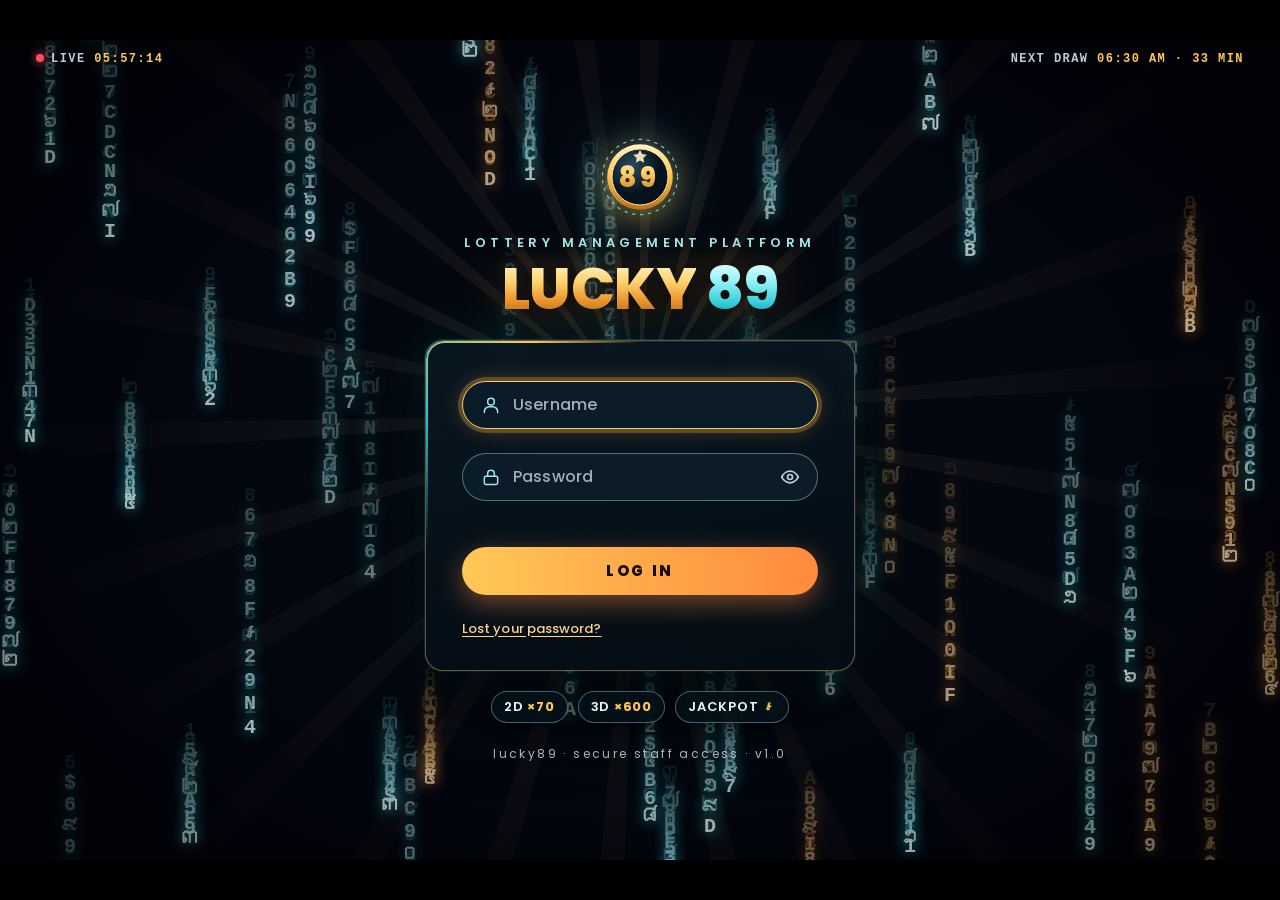
==== commit cbad8172: "Add files via upload" ====
--- a/Lucky89_check.html
+++ b/Lucky89_check.html
@@ -729,6 +729,103 @@
 #lgn .lx h1{filter:drop-shadow(0 3px 10px rgba(0,0,0,.7)) drop-shadow(0 0 22px rgba(255,170,60,.25))}
 #lgn .lx h1 span:nth-last-child(-n+2){text-shadow:none!important}
 
+/* ======== DASHBOARD v7 : LOTTERY CONTROL ROOM ======== */
+body[data-v=dash] main{background:radial-gradient(1000px 520px at 8% -8%,rgba(34,199,214,.17),transparent 60%),radial-gradient(900px 520px at 100% 0,rgba(255,138,61,.15),transparent 55%),radial-gradient(700px 500px at 50% 110%,rgba(139,92,246,.12),transparent 60%),#050d15;background-attachment:local}
+body[data-v=dash] header{background:rgba(5,13,21,.84)!important;border-bottom:1px solid rgba(255,200,120,.22)!important;color:#eaf4f7}
+body[data-v=dash] header h2,body[data-v=dash] header #who{color:#f4fbfd}
+body[data-v=dash] header small,body[data-v=dash] header label{color:#9db4bf}
+body[data-v=dash] #dp{--tx:#eaf4f7;--mu:#9db4bf;--in:#46e0a0;--out:#ff7088;--gd:#ffc857;--pn:rgba(255,255,255,.045);--bd:rgba(160,220,230,.16);background:transparent!important;color:var(--tx)}
+body[data-v=dash] #dp select,body[data-v=dash] #dp input[type=date]{background:#0c1d29;color:#eaf4f7;border:1px solid rgba(160,220,230,.3)!important;color-scheme:dark}
+body[data-v=dash] #dp option{color:#111}
+body[data-v=dash] #dp .btn{background:rgba(255,255,255,.08);color:#eaf4f7;border:1px solid rgba(160,220,230,.18)}
+body[data-v=dash] #dp .btn.pri{background:linear-gradient(135deg,#ffd36b,#f0952c)!important;color:#1a0d02;border:0;box-shadow:0 8px 22px rgba(240,149,44,.35)}
+body[data-v=dash] #dp .live{color:#9db4bf}
+/* banner */
+#dp .dh{position:relative;overflow:hidden;isolation:isolate;display:flex;align-items:center;justify-content:space-between;gap:22px;flex-wrap:wrap;border-radius:24px;padding:26px 30px;margin-bottom:18px;background:linear-gradient(120deg,rgba(34,199,214,.16),rgba(255,200,87,.10) 55%,rgba(255,112,136,.10)),#08151f;border:1px solid rgba(255,200,120,.3);box-shadow:0 26px 60px -30px #000,inset 0 1px 0 rgba(255,255,255,.08)}
+#dp .dh::before{content:"";position:absolute;inset:0 0 auto 0;height:3px;background:linear-gradient(90deg,transparent,#ffc857,#22c7d6,#ff8a3d,transparent)}
+#dp .dh::after{content:"";position:absolute;inset:0;z-index:-1;background:repeating-conic-gradient(from 0deg at 85% 50%,rgba(255,200,120,.07) 0 4deg,transparent 4deg 14deg);-webkit-mask:radial-gradient(circle at 85% 50%,#000,transparent 65%);mask:radial-gradient(circle at 85% 50%,#000,transparent 65%)}
+#dp .dhl small{display:block;color:#7fe3ec;font:700 12px Poppins,system-ui,sans-serif;letter-spacing:.2em;text-transform:uppercase}
+#dp .dhl h2{margin:6px 0 4px;font:700 clamp(22px,3vw,32px)/1.15 Poppins,system-ui,sans-serif;color:#fff}
+#dp .dhl h2 b{background:linear-gradient(180deg,#fff3c9,#ffc857 50%,#f0952c);-webkit-background-clip:text;background-clip:text;-webkit-text-fill-color:transparent}
+#dp .dhl p{margin:0;color:#9db4bf;font-size:14px}
+#dp .dhc{text-align:center;padding:12px 24px;border-radius:18px;background:rgba(0,0,0,.35);border:1px solid rgba(255,200,120,.3);box-shadow:inset 0 0 30px rgba(255,200,87,.08)}
+#dp .dhc small{display:block;color:#9db4bf;font:700 11px Poppins,system-ui,sans-serif;letter-spacing:.22em}
+#dp .dhc b{display:block;margin:4px 0 2px;font:800 clamp(30px,4.4vw,46px)/1.1 "Courier New",ui-monospace,monospace;letter-spacing:.04em;color:#ffc857;text-shadow:0 0 18px rgba(255,170,60,.6)}
+#dp .dhc span{color:#cfe3ea;font-size:13px}
+#dp .dhb{display:flex;gap:10px;align-items:center}
+#dp .dhb i{display:grid;place-items:center;width:54px;height:54px;border-radius:50%;background:radial-gradient(circle at 32% 28%,#fff 0 8%,var(--c) 38%,#000 140%);box-shadow:0 0 20px var(--c),inset -5px -7px 12px rgba(0,0,0,.45);animation:dhBob 4s ease-in-out calc(var(--i)*.35s) infinite}
+#dp .dhb i b{width:54%;height:54%;border-radius:50%;background:#fff;color:#0a1a24;display:grid;place-items:center;font:800 14px Poppins,sans-serif}
+@keyframes dhBob{50%{transform:translateY(-8px)}}
+/* KPI cards */
+body[data-v=dash] #dp .mp{background:linear-gradient(160deg,color-mix(in srgb,var(--c) 16%,transparent),rgba(7,18,27,.93) 62%);border:1px solid color-mix(in srgb,var(--c) 38%,transparent);box-shadow:0 24px 50px -30px var(--c);border-radius:22px}
+body[data-v=dash] #dp .mp::before{width:4px;box-shadow:0 0 18px var(--c)}
+body[data-v=dash] #dp .mp.in{--c:#46e0a0}body[data-v=dash] #dp .mp.out{--c:#ff7088}body[data-v=dash] #dp .mp.net{--c:#ffc857}
+#dp .mp .ico{position:absolute;right:16px;top:16px;width:42px;height:42px;border-radius:13px;display:grid;place-items:center;background:color-mix(in srgb,var(--c) 18%,transparent);color:var(--c);box-shadow:inset 0 0 0 1px color-mix(in srgb,var(--c) 30%,transparent)}
+#dp .mp .ico svg{width:22px;height:22px}
+#dp .dl{right:66px}
+body[data-v=dash] #dp .mp h3{color:#fff}
+body[data-v=dash] #dp .mp .v{background:linear-gradient(180deg,#fff 0%,var(--c) 135%);-webkit-background-clip:text;background-clip:text;-webkit-text-fill-color:transparent;color:transparent;filter:drop-shadow(0 0 14px color-mix(in srgb,var(--c) 45%,transparent))}
+body[data-v=dash] #dp .rt,body[data-v=dash] #dp .mb2 .tr{background:rgba(255,255,255,.1)}
+body[data-v=dash] #dp .rt i{box-shadow:0 0 12px var(--c)}
+/* stat tiles */
+body[data-v=dash] #dp .stt,body[data-v=dash] #dp .bx{background:rgba(255,255,255,.045);border:1px solid rgba(160,220,230,.16);box-shadow:none;border-radius:18px}
+body[data-v=dash] #dp .stt b{color:#fff}
+#dp .stt small::before{content:"";display:inline-block;width:9px;height:9px;border-radius:50%;margin-right:8px;background:#7dd3fc;box-shadow:0 0 10px #7dd3fc}
+#dp .stt.o small::before{background:#ffc857;box-shadow:0 0 10px #ffc857}#dp .stt.w small::before{background:#46e0a0;box-shadow:0 0 10px #46e0a0}#dp .stt.l small::before{background:#ff7088;box-shadow:0 0 10px #ff7088}
+body[data-v=dash] #dp .stt.w b{color:#46e0a0}body[data-v=dash] #dp .stt.l b{color:#ff7088}body[data-v=dash] #dp .stt.o b{color:#ffc857}
+/* sections */
+body[data-v=dash] #dp .sec h2,body[data-v=dash] #dp .wh{color:#fff}
+#dp .sec>header h2::before{content:"";display:inline-block;width:5px;height:20px;border-radius:3px;margin-right:10px;vertical-align:-3px;background:linear-gradient(#ffd36b,#f0952c)}
+body[data-v=dash] #dp .mt button{background:rgba(255,255,255,.06);color:#d6e6ec;border-color:rgba(160,220,230,.25)}
+body[data-v=dash] #dp .mt button.on{background:linear-gradient(135deg,#ffd36b,#f0952c);color:#1a0d02;border-color:transparent;box-shadow:0 6px 18px rgba(240,149,44,.4)}
+body[data-v=dash] #dp .sp2 div{color:#9db4bf}body[data-v=dash] #dp .sp2 .c{color:#fff}
+/* result cards */
+body[data-v=dash] #dp .hero{background:radial-gradient(700px 360px at 8% -10%,hsl(var(--h) 85% 45%/.42),transparent 65%),radial-gradient(600px 400px at 100% 100%,rgba(255,200,87,.16),transparent 60%),#07131c!important;border:1px solid hsl(var(--h) 80% 62%/.45);box-shadow:0 30px 70px -34px hsl(var(--h) 90% 50%/.7),inset 0 1px 0 rgba(255,255,255,.08);border-radius:24px}
+body[data-v=dash] #dp .hero::before{background:linear-gradient(90deg,#ff5d6c,#ffb347,#ffe45e,#5be37d,#4cc9f0,#7b6cff,#e56bff)}
+body[data-v=dash] #dp .hero::after,body[data-v=dash] #dp .hero .hl{display:block}
+body[data-v=dash] #dp .hero .top,body[data-v=dash] #dp .nw,body[data-v=dash] #dp .hero.idle p,body[data-v=dash] #dp .hst small,body[data-v=dash] #dp .mny small{color:#b8cdd6}
+body[data-v=dash] #dp .hero .now{color:#fff}
+body[data-v=dash] #dp .clk{background:linear-gradient(180deg,#fff 30%,hsl(var(--h) 95% 74%));-webkit-background-clip:text;background-clip:text}
+body[data-v=dash] #dp .clk small{-webkit-text-fill-color:hsl(var(--h) 95% 78%)}
+body[data-v=dash] #dp .hst div{background:rgba(255,255,255,.06);border:1px solid rgba(255,255,255,.12)}
+body[data-v=dash] #dp .hero .mny{background:rgba(0,0,0,.35);border:1px solid rgba(255,255,255,.12)}body[data-v=dash] #dp .mny div+div{border-left-color:rgba(255,255,255,.12)}
+body[data-v=dash] #dp .mny .i b{color:#46e0a0}body[data-v=dash] #dp .mny .o b{color:#ff7088}body[data-v=dash] #dp .mny .n b{color:#ffc857}
+body[data-v=dash] #dp .wk{background:hsl(var(--h) 80% 50%/.15);border-color:hsl(var(--h) 80% 65%/.45)}
+body[data-v=dash] #dp .wk i,body[data-v=dash] #dp .rn i,body[data-v=dash] #dp .wn i{background:hsl(var(--h) 85% 52%);color:#fff}
+body[data-v=dash] #dp .wk b{color:#fff}
+body[data-v=dash] #dp .hx{background:linear-gradient(160deg,hsl(var(--h) 60% 30%/.42),rgba(6,17,26,.95) 66%);border:1px solid hsl(var(--h) 70% 60%/.3);box-shadow:none;border-radius:20px}
+body[data-v=dash] #dp .hx.d{box-shadow:0 18px 40px -22px hsl(var(--h) 90% 55%/.8);border-color:hsl(var(--h) 80% 65%/.6)}
+body[data-v=dash] #dp .hx .ss{background:rgba(255,255,255,.08);color:#b8cdd6}body[data-v=dash] #dp .hx.d .ss{background:hsl(var(--h) 80% 46%);color:#fff}
+body[data-v=dash] #dp .hx .tp b,body[data-v=dash] #dp .mn b{color:#fff}
+body[data-v=dash] #dp .rn,body[data-v=dash] #dp .wn{background:linear-gradient(180deg,#fff,#e4eef2);border-color:transparent;color:#0a1a24;box-shadow:0 5px 14px rgba(0,0,0,.4),inset 0 -3px 5px rgba(0,0,0,.12)}
+body[data-v=dash] #dp .cn div{background:rgba(255,255,255,.06)}body[data-v=dash] #dp .ww{border-top-color:rgba(255,255,255,.14)}
+body[data-v=dash] #dp .bk,body[data-v=dash] #dp .fr{border-bottom-color:rgba(255,255,255,.1)}
+body[data-v=dash] #dp .bx>b{color:#fff}
+body[data-v=dash] #dp .bk .neg{color:#ff7088}
+/* activity log */
+#dp .alog{border-radius:22px;padding:6px 20px;background:linear-gradient(160deg,rgba(255,255,255,.05),rgba(255,255,255,.02));border:1px solid rgba(160,220,230,.16);margin-top:12px}
+#dp .al{display:flex;gap:13px;align-items:center;padding:13px 0;border-bottom:1px solid rgba(255,255,255,.08)}#dp .al:last-child{border:0}
+#dp .al .av{flex:none;width:38px;height:38px;border-radius:50%;display:grid;place-items:center;font:800 16px Poppins,sans-serif;color:#06121b;background:linear-gradient(145deg,hsl(var(--h) 90% 70%),hsl(calc(var(--h) + 40) 85% 55%));box-shadow:0 0 14px hsl(var(--h) 90% 60%/.45)}
+#dp .al .tx{min-width:0;flex:1}#dp .al .tx b{display:block;color:#fff;font-size:14.5px}#dp .al .tx small{display:block;color:#b8cdd6;font-size:13px;overflow:hidden;text-overflow:ellipsis;white-space:nowrap}
+#dp .al .tg{flex:none;font:700 11px Poppins,sans-serif;letter-spacing:.04em;padding:4px 11px;border-radius:99px;background:rgba(255,255,255,.1);color:#cfe3ea}
+#dp .al .tg.g{background:rgba(70,224,160,.16);color:#46e0a0}#dp .al .tg.r{background:rgba(255,112,136,.16);color:#ff8fa1}#dp .al .tg.t{background:rgba(34,199,214,.16);color:#6eeaf2}#dp .al .tg.y{background:rgba(255,200,87,.16);color:#ffc857}
+#dp .al time{flex:none;min-width:74px;text-align:right;color:#8ea7b2;font-size:12px}
+@media(max-width:900px){#dp .dhb{display:none}#dp .dh{padding:20px}#dp .dhc{width:100%}}
+@media(max-width:560px){#dp .al .tg{display:none}#dp .al time{min-width:0}}
+@media(prefers-reduced-motion:reduce){#dp .dhb i{animation:none!important}}
+body[data-v=dash] header #who{color:#1f2937}
+/* v7 fixes: hero clock + result rows + number balls */
+body[data-v=dash] #dp .clk{-webkit-text-fill-color:transparent;color:transparent;filter:drop-shadow(0 6px 26px hsl(var(--h) 95% 60%/.55))}
+body[data-v=dash] #dp .clk small{-webkit-text-fill-color:hsl(var(--h) 95% 80%)}
+body[data-v=dash] #dp .bl{background:linear-gradient(100deg,hsl(var(--h) 70% 40%/.30),rgba(5,14,22,.55) 70%);border:1px solid hsl(var(--h) 80% 62%/.38);box-shadow:inset 0 1px 0 rgba(255,255,255,.06)}
+body[data-v=dash] #dp .bl>i{background:radial-gradient(circle at 32% 26%,#fff 0 7%,hsl(var(--h) 90% 58%) 38%,hsl(var(--h) 80% 26%) 130%);color:#fff;text-shadow:0 2px 4px rgba(0,0,0,.45);border-radius:50%;box-shadow:0 0 22px hsl(var(--h) 95% 55%/.7),inset -5px -7px 12px rgba(0,0,0,.4)}
+body[data-v=dash] #dp .ba{background:linear-gradient(180deg,#ffffff,#e6eef2);color:#0a1a24;border:3px solid hsl(var(--h) 85% 60%);box-shadow:0 0 22px hsl(var(--h) 95% 55%/.55),0 10px 22px -10px #000,inset 0 -6px 10px rgba(0,0,0,.1)}
+body[data-v=dash] #dp .ba small{color:hsl(var(--h) 70% 30%)}
+body[data-v=dash] #dp .sp2 div{background:rgba(255,255,255,.07);color:#c9dbe2;border:1px solid rgba(160,220,230,.22)}
+body[data-v=dash] #dp .sp2 .d{background:hsl(var(--h) 70% 40%/.45);color:#fff;border-color:hsl(var(--h) 85% 65%/.6)}
+body[data-v=dash] #dp .sp2 .c{background:linear-gradient(135deg,hsl(var(--h) 85% 52%),hsl(var(--h) 80% 38%));color:#fff;border-color:transparent;box-shadow:0 6px 18px hsl(var(--h) 90% 50%/.55)}
+body[data-v=dash] #dp .sp2 .w{opacity:.6}
+
 </style>
 </head><body>
 <nav id="sb"><h1><span id="lgo"></span><span><span id="bn">Lucky 89</span><small>Lottery Management</small></span></h1></nav>
@@ -782,20 +879,42 @@
 
 S.th='light';document.documentElement.dataset.theme='light';
 function go(){brand();if(!me().n){S.me=null;return showLogin()}if(!ok(view))view='bet';document.querySelectorAll('.nv').forEach(b=>{b.classList.toggle('on',b.dataset.v===view);b.title=b.textContent;if(!b.firstChild.textContent)b.firstChild.textContent=''});
- $('#ttl').textContent=NAV.find(n=>n[0]===view)[1]+' · '+S.co;$('#tic').innerHTML=IC[view];({dash,bet,rep,res,rec,usr})[view]()}
+ $('#ttl').textContent=NAV.find(n=>n[0]===view)[1]+' · '+S.co;$('#tic').innerHTML=IC[view];document.body.dataset.v=view;({dash,bet,rep,res,rec,usr})[view]()}
 
 /* ---------- dashboard ---------- */
+
+/* ---------- DASHBOARD v7 : banner, icons, activity log ---------- */
+const IK={in:'<i class="ico"><svg viewBox="0 0 24 24" fill="none" stroke="currentColor" stroke-width="2" stroke-linecap="round" stroke-linejoin="round"><circle cx="12" cy="12" r="9"/><path d="M12 7v10M9 10l3-3 3 3"/></svg></i>',
+ out:'<i class="ico"><svg viewBox="0 0 24 24" fill="none" stroke="currentColor" stroke-width="2" stroke-linecap="round" stroke-linejoin="round"><circle cx="12" cy="12" r="9"/><path d="M12 17V7M9 14l3 3 3-3"/></svg></i>',
+ net:'<i class="ico"><svg viewBox="0 0 24 24" fill="none" stroke="currentColor" stroke-width="2" stroke-linecap="round" stroke-linejoin="round"><path d="M8 21h8M12 17v4M7 4h10v5a5 5 0 0 1-10 0z"/><path d="M17 5h3v2a3 3 0 0 1-3 3M7 5H4v2a3 3 0 0 0 3 3"/></svg></i>'};
+const LOGSEC='<div class="sec"><header><div><h2>Activity log</h2><p>Who did what · latest actions, updates live</p></div></header><div class="alog" id="alg"></div></div>';
+function DHB(){const B=[['08','#e63950'],['09','#ffc857'],['18','#22c7d6'],['28','#8b5cf6'],['68','#ff8a3d'],['89','#4ade80']];
+ return '<div class="dh"><div class="dhl"><small id="dh_d"></small><h2>Welcome back, <b id="dh_u"></b></h2><p>Lucky 89 · live lottery control room</p></div>'
+ +'<div class="dhc"><small>NEXT DRAW COUNTDOWN</small><b id="dh_c">--:--:--</b><span id="dh_n"></span></div>'
+ +'<div class="dhb" aria-hidden="true">'+B.map((x,i)=>'<i style="--c:'+x[1]+';--i:'+i+'"><b>'+x[0]+'</b></i>').join('')+'</div></div>'}
+function dhx(){const u=$('#dh_u');if(!u)return;u.textContent=S.us||'';const d=$('#dh_d');if(d)d.textContent=new Date().toLocaleDateString([],{weekday:'long',day:'numeric',month:'long',year:'numeric'});dhc()}
+function dhc(){const c=$('#dh_c');if(!c)return;const n=new Date(),T=today(),nx=TM.find(h=>!ended(h,T)),l=$('#dh_n');
+ if(!nx){c.textContent='--:--:--';if(l)l.textContent='All draws finished today · next '+TM[0]+' tomorrow';return}
+ const p=tmin(nx),tg=new Date(n.getFullYear(),n.getMonth(),n.getDate(),Math.floor(p/60),p%60,0),df=Math.max(0,Math.round((tg-n)/1000)),z=x=>String(x).padStart(2,'0');
+ c.textContent=z(Math.floor(df/3600))+':'+z(Math.floor(df%3600/60))+':'+z(df%60);if(l)l.textContent=nx+(S.cfg.cut?' · betting closes '+S.cfg.cut+' min before':'')}
+if(!window.DHT)window.DHT=setInterval(dhc,1000);
+function alog(){const l=$('#alg');if(!l)return;const L=(S.log||[]).slice(0,10),mn=Math.floor(Date.now()/60000),sig=mn+'|'+L.map(x=>x.ts+x.m).join('|');if(l.dataset.sig===sig)return;l.dataset.sig=sig;
+ const kd=m=>/cancel|cleared|delete/i.test(m)?['r','Cancelled']:/paid|received/i.test(m)?['g','Payment']:/signed in|signed out/i.test(m)?['t','Access']:/saved|ticket|result|bet/i.test(m)?['y','Ticket']:['n','Action'],
+ ag=ts=>{const d=Math.max(0,Math.round((Date.now()-ts)/1000));return d<60?'just now':d<3600?Math.floor(d/60)+' min ago':d<86400?Math.floor(d/3600)+' h ago':new Date(ts).toLocaleDateString([],{day:'numeric',month:'short'})},
+ hu=n=>{let h=0;String(n).split('').forEach(c=>h=(h*31+c.charCodeAt(0))%360);return h};
+ l.innerHTML=L.length?L.map(x=>{const k=kd(String(x.m));return '<div class="al"><span class="av" style="--h:'+hu(x.us)+'">'+esc(String(x.us||'?').charAt(0).toUpperCase())+'</span><div class="tx"><b>'+esc(x.us)+'</b><small>'+esc(x.m)+'</small></div><span class="tg '+k[0]+'">'+k[1]+'</span><time>'+ag(x.ts)+'</time></div>'}).join(''):'<div class="emp">No activity yet. Actions will show here.</div>'}
+
 function dash(){
  if(S.lk&&S.lk.t!==SEENLK){HM=S.lk.mk;HD=S.lk.dt;HT=null;SEENLK=S.lk.t}
- $('#v').innerHTML=`<div id="dp"><div class="bar0"><div><select id="rg" aria-label="Date range">${RNG.map(r=>`<option value="${r[0]}"${r[0]===F.rg?' selected':''}>${r[1]}</option>`).join('')}</select>${ok('bet')?'<button class="btn pri" data-go="bet">+ New bet</button>':''}${ok('rep')?'<button class="btn" data-go="rep">Reports</button>':''}</div><span class="live"><i></i>Live · <span id="lv"></span></span></div>
- <div class="mps"><div class="mp in" id="p_in"><h3>Money in<small>ប្រាក់កក់បានពីភ្ញៀវសរុប</small></h3><span class="v" id="v_in">៛0</span><div class="sub" id="s_in"></div><div class="rt"><i id="r_in"></i></div></div>
- <div class="mp out" id="p_out"><h3>Money out<small>ប្រាក់សងភ្ញៀវសរុប</small></h3><span class="v" id="v_out">៛0</span><div class="sub" id="s_out"></div><div class="rt"><i id="r_out"></i></div></div>
- <div class="mp net" id="p_net"><h3>Net profit<small>ទឹកប្រាក់សរុប</small></h3><span class="v" id="v_net">៛0</span><div class="sub">Money in − money out</div><div class="rt"><i id="r_net"></i></div></div></div>
+ $('#v').innerHTML=`<div id="dp">${DHB()}<div class="bar0"><div><select id="rg" aria-label="Date range">${RNG.map(r=>`<option value="${r[0]}"${r[0]===F.rg?' selected':''}>${r[1]}</option>`).join('')}</select>${ok('bet')?'<button class="btn pri" data-go="bet">+ New bet</button>':''}${ok('rep')?'<button class="btn" data-go="rep">Reports</button>':''}</div><span class="live"><i></i>Live · <span id="lv"></span></span></div>
+ <div class="mps"><div class="mp in" id="p_in">${IK.in}<h3>Money in<small>ប្រាក់កក់បានពីភ្ញៀវសរុប</small></h3><span class="v" id="v_in">៛0</span><div class="sub" id="s_in"></div><div class="rt"><i id="r_in"></i></div></div>
+ <div class="mp out" id="p_out">${IK.out}<h3>Money out<small>ប្រាក់សងភ្ញៀវសរុប</small></h3><span class="v" id="v_out">៛0</span><div class="sub" id="s_out"></div><div class="rt"><i id="r_out"></i></div></div>
+ <div class="mp net" id="p_net">${IK.net}<h3>Net profit<small>ទឹកប្រាក់សរុប</small></h3><span class="v" id="v_net">៛0</span><div class="sub">Money in − money out</div><div class="rt"><i id="r_net"></i></div></div></div>
  <div class="sts"><div class="stt"><small>Bettors · អ្នកភ្នាល់</small><b id="n_b">0</b></div><div class="stt o"><small>Waiting · រង់ចាំបើក</small><b id="n_o">0</b></div><div class="stt w"><small>Win · ឈ្នះ</small><b id="n_w">0</b></div><div class="stt l"><small>Lost · ចាញ់</small><b id="n_l">0</b></div><div class="stt"><small>Cancelled · បិទបញ្ជី</small><b id="n_c">0</b></div></div>
  <div class="sec"><header><div><h2>Hourly results</h2><p id="hs"></p></div><input type="date" id="hd" value="${HD}" aria-label="Result date"></header>
  <div class="mt" id="mt">${DM.map(m=>`<button data-m="${m}" class="${m===HM?'on':''}">${m}</button>`).join('')}</div>
  <div class="sp2" id="sp2">${TM.map((h,i)=>`<div style="--h:${HUE(i)}" data-i="${i}" title="${h}"><span>${h.replace(/^0/,'').replace(' AM',' AM').replace(' PM',' PM')}</span></div>`).join('')}</div><div class="hg2" id="hg2"></div></div>
- <div class="g2b"><div class="bx"><b>Bank balances</b><div id="bks" style="margin-top:6px"></div></div><div class="bx"><b>Sales by market</b>${DM.map((m,i)=>`<div class="mb2"><div><span>${m}</span><b id="ms${i}">៛0</b></div><div class="tr"><i id="mb${i}" style="--h:${HUE(i*4)}"></i></div></div>`).join('')}</div><div class="bx"><b>Money flow</b><div id="fd" style="margin-top:6px"></div></div></div></div>`;
+ <div class="g2b"><div class="bx"><b>Bank balances</b><div id="bks" style="margin-top:6px"></div></div><div class="bx"><b>Sales by market</b>${DM.map((m,i)=>`<div class="mb2"><div><span>${m}</span><b id="ms${i}">៛0</b></div><div class="tr"><i id="mb${i}" style="--h:${HUE(i*4)}"></i></div></div>`).join('')}</div><div class="bx"><b>Money flow</b><div id="fd" style="margin-top:6px"></div></div></div>${LOGSEC}</div>`;
  $('#rg').onchange=e=>{F.rg=e.target.value;live()};
  $('#hd').onchange=e=>{HD=e.target.value||today();HT=null;$('#hg2').innerHTML='';live()};
  $('#sp2').onclick=e=>{const d=e.target.closest('[data-i]');if(!d)return;const h=TM[+d.dataset.i];if(!S.res[rk(HM,HD,h)])return toast('No result for '+h+' yet');HT=h;$('#hg2').innerHTML='';live()};
@@ -836,7 +955,7 @@
  const N=String;tw('n_b','b',t.length,0,v=>N(Math.round(v)));tw('n_o','o',op.length,0,v=>N(Math.round(v)));tw('n_w','w',wi,0,v=>N(Math.round(v)));tw('n_l','l',lo,0,v=>N(Math.round(v)));tw('n_c','c',ca,0,v=>N(Math.round(v)));
  const mk=DM.map(m=>t.filter(x=>x.mk===m).reduce((a,x)=>a+x.amt,0)),mx=Math.max(1,...mk);mk.forEach((v,i)=>{tw('ms'+i,'m'+i,v);const b=$('#mb'+i);if(b)b.style.width=Math.max(v?2:0,v/mx*100)+'%'});
  const bs=BANKS.map(b=>[b,bal(b)]);$('#bks').innerHTML=bs.map(b=>'<div class="bk"><span>'+b[0]+'</span><span class="'+(b[1]<0?'neg':'')+'">'+fm(b[1])+'</span></div>').join('')+'<div class="bk"><span>Total</span><span>'+fm(bs.reduce((a,b)=>a+b[1],0))+'</span></div>';
- hours();feed();$('#lv').textContent=new Date().toLocaleTimeString([],{hour:'2-digit',minute:'2-digit',second:'2-digit'})}
+ hours();feed();dhx();alog();$('#lv').textContent=new Date().toLocaleTimeString([],{hour:'2-digit',minute:'2-digit',second:'2-digit'})}
 
 
 /* ---------- bet entry ---------- */
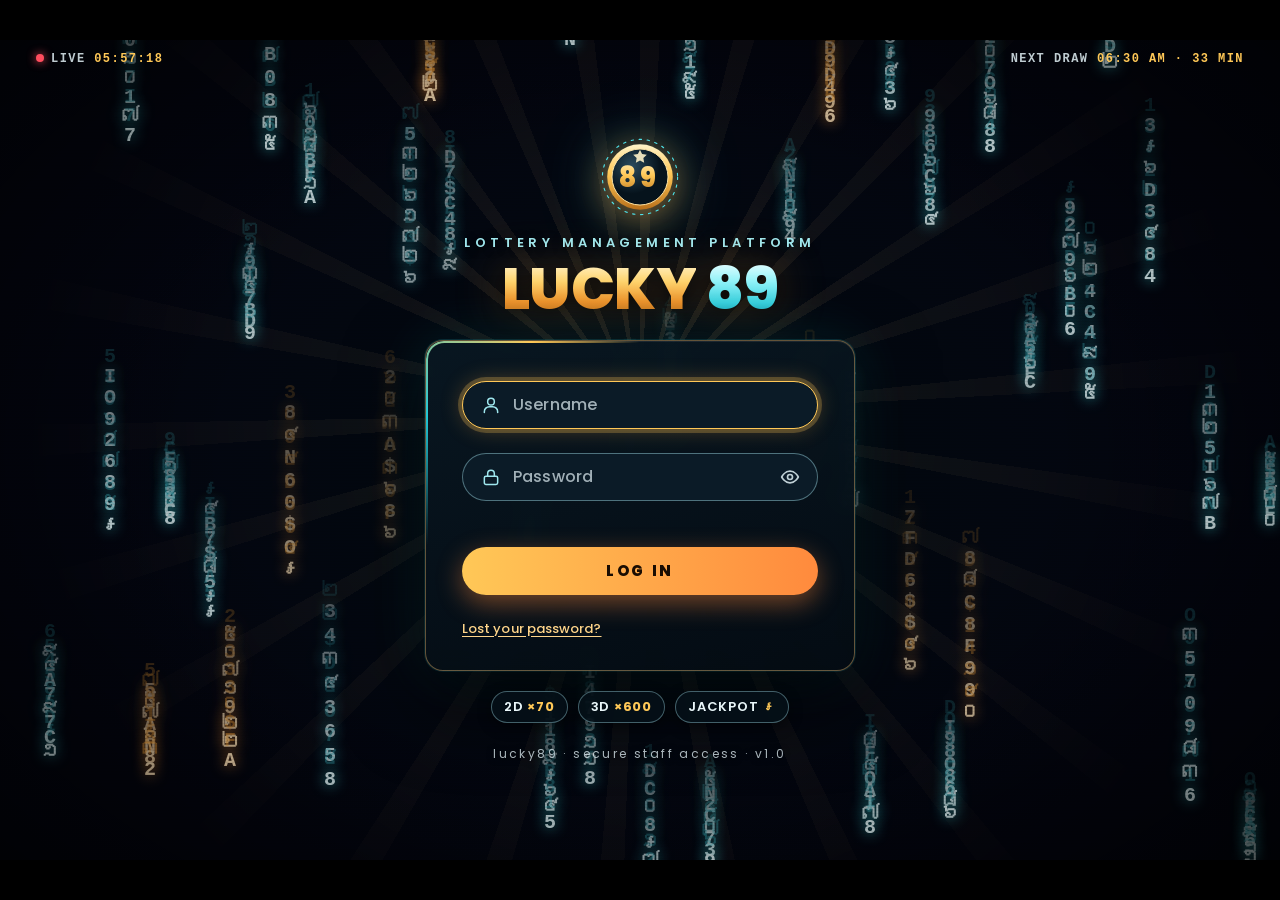
==== commit 28161224: "Add files via upload" ====
--- a/Lucky89_check.html
+++ b/Lucky89_check.html
@@ -832,6 +832,13 @@
 <main><header><div class="th"><span id="tic"></span><h2 id="ttl"></h2></div><button class="btn sm" id="mn" aria-label="Menu" aria-expanded="false"><svg viewBox="0 0 24 24" width="20" height="20" fill="none" stroke="currentColor" stroke-width="2.2" stroke-linecap="round"><path d="M4 7h16M4 12h16M4 17h16"/></svg></button><div class="hr"><div id="cow"><small>Current Company</small><select id="co" aria-label="Current Company"></select></div><span id="cld" data-s="off" title="Cloud storage">☁ …</span><span id="who" style="font-weight:600"></span><button class="btn sm" id="pw">Password</button><button class="btn sm" id="bkup" title="Download a backup file of all data">Backup</button><button class="btn sm" id="rstr" title="Restore data from a backup file">Restore</button><input type="file" id="rstf" accept=".json,application/json" style="display:none"><button class="btn dng sm" id="lo">Logout</button></div></header><div id="v"></div></main>
 <div id="toast"></div>
 <script>
+/* ===== CLOUD SETTINGS — fill these two lines once (see setup steps), then every PC/phone shares the same data ===== */
+window.L89_CLOUD={
+ url:'',   // e.g. 'https://lucky89-default-rtdb.asia-southeast1.firebasedatabase.app'
+ path:''   // your private secret folder name, e.g. 'l89_k7Qp29xZ' (letters/numbers/_ only; pick something long and random)
+};
+</script>
+<script>
 const BANKS=['Acleda','ABA','Wing','Satapana'],COS=['Lucky 89','ឆ្នោត មង្គលសំណាង'],STAFF=['Lee','Melea','Pearon','Rith'],MK=['Vietnam','Khmer','Thai','ឆ្នោត មង្គលសំណាង'],
 TM=['06:30 AM','07:30 AM','08:30 AM','09:30 AM','10:30 AM','11:30 AM','12:30 PM','01:30 PM','02:30 PM','03:30 PM','04:30 PM','05:30 PM','06:30 PM','07:30 PM','08:30 PM'],LT=['A','B','C','D','F','I','N','O'],PF={'Lucky 89':'LK','ឆ្នោត មង្គលសំណាង':'MS'};
 const NAV=[['dash','Dashboard'],['bet','Bet Entry'],['rep','Reports'],['res','Results'],['rec','Records'],['usr','Users']];
@@ -1309,7 +1316,7 @@
 function showLogin(){if(document.getElementById('lgn'))return;const m=document.createElement('div');m.id='lgn';const wave=`<svg class="wv" viewBox="0 0 1600 850" preserveAspectRatio="xMidYMid slice" aria-hidden="true"><defs><filter id="sh" x="-10%" y="-10%" width="120%" height="130%"><feDropShadow dx="0" dy="14" stdDeviation="13" flood-color="#10084f" flood-opacity=".5"/></filter></defs><rect x="-200" y="-200" width="2000" height="1250" fill="#123390"/><path filter="url(#sh)" d="M-200 770C240 690 430 840 700 760S1060 630 1300 710 1520 700 1800 650V-200H-200Z" fill="#1d3a9e"/><path filter="url(#sh)" d="M-200 570C220 480 390 660 650 570S990 410 1250 510 1500 480 1800 430V-200H-200Z" fill="#3a2bb2"/><path filter="url(#sh)" d="M-200 340C180 260 340 410 570 340S950 180 1190 270 1480 260 1800 200V-200H-200Z" fill="#5420c4"/><path filter="url(#sh)" d="M-200 130C200 50 390 200 630 120S1050 -10 1270 90 1520 70 1800 30V-200H-200Z" fill="#6f14d4"/></svg>`;const orbs='<div class="orbs">'+Array.from({length:16},()=>{const s=8+Math.random()*30;return`<i style="left:${(Math.random()*100).toFixed(1)}%;width:${s.toFixed(0)}px;height:${s.toFixed(0)}px;--x:${(Math.random()*160-80).toFixed(0)}px;--d:${(9+Math.random()*10).toFixed(1)}s;--l:${(-Math.random()*14).toFixed(1)}s"></i>`}).join('')+'</div>';const logo='LUCKY 89'.split('').map((c,k)=>`<span style="--i:${k}">${c===' '?'&nbsp;':c}</span>`).join('');const emb='<div class="emb" aria-hidden="true"><svg viewBox="0 0 100 100"><defs><linearGradient id="gd1" x1="0" y1="0" x2="0" y2="1"><stop offset="0" stop-color="#fff3c9"/><stop offset=".45" stop-color="#ffc857"/><stop offset="1" stop-color="#b9701a"/></linearGradient><radialGradient id="gd2" cx=".35" cy=".3"><stop offset="0" stop-color="#2a4a5c"/><stop offset="1" stop-color="#06131c"/></radialGradient></defs><circle class="rg" cx="50" cy="50" r="47" fill="none" stroke="#4fe3ec" stroke-width="1.4" stroke-dasharray="3 7" stroke-linecap="round"/><circle cx="50" cy="50" r="41" fill="url(#gd1)"/><circle cx="50" cy="50" r="35" fill="url(#gd2)" stroke="#ffe6a8" stroke-width="1.2"/><text x="50" y="62" text-anchor="middle" font-family="Poppins,sans-serif" font-weight="800" font-size="34" fill="url(#gd1)">89</text><path d="M50 16l2.6 5.4 5.9.8-4.3 4.1 1 5.9L50 29.4l-5.2 2.8 1-5.9-4.3-4.1 5.9-.8z" fill="#fff3c9" opacity=".9"/></svg></div>';
 const dust='<div class="dst">'+Array.from({length:26},()=>{const z=2+Math.random()*3;return`<i style="left:${(Math.random()*100).toFixed(1)}%;top:${(Math.random()*100).toFixed(1)}%;width:${z.toFixed(1)}px;height:${z.toFixed(1)}px;--d:${(6+Math.random()*9).toFixed(1)}s;--l:${(-Math.random()*12).toFixed(1)}s"></i>`}).join('')+'</div>';
 const hud='<div class="hud"><span class="hl"><i></i>LIVE <b id="hc">--:--:--</b></span><span class="hr2">NEXT DRAW <b id="hn">--</b></span></div>';
-const BC=['#e63950','#ffc857','#22c7d6','#8b5cf6','#ff8a3d','#7dd3fc'];const balls='<div class="bls">'+Array.from({length:9},(_,i)=>{const n=String(Math.floor(Math.random()*90)+1).padStart(2,'0'),sz=46+Math.random()*34;return`<i style="left:${(6+i*11+Math.random()*6).toFixed(1)}%;width:${sz.toFixed(0)}px;height:${sz.toFixed(0)}px;--c:${BC[i%BC.length]};--x:${(Math.random()*120-60).toFixed(0)}px;--d:${(12+Math.random()*10).toFixed(1)}s;--l:${(-Math.random()*20).toFixed(1)}s"><b>${n}</b></i>`}).join('')+'</div>';m.innerHTML='<canvas class="mx" aria-hidden="true"></canvas><div class="vg"></div><div class="scn"></div>'+'<div class="rays"></div>'+balls+dust+hud+`<div class="wl"><span>Welcome back</span><b id="wn"></b></div><div class="lx">${emb}<small>Lottery Management Platform</small><h1 aria-label="LUCKY 89">${logo}</h1><div class="cd"><input id="lu" placeholder="Username" autocomplete="username" autocapitalize="off" aria-label="Username"><div class="pwf"><input id="lp" type="password" placeholder="Password" autocomplete="current-password" aria-label="Password"><button type="button" id="eye" aria-label="Show password"><svg viewBox="0 0 24 24"><path d="M2 12s3.6-7 10-7 10 7 10 7-3.6 7-10 7S2 12 2 12Z"/><circle cx="12" cy="12" r="3"/></svg></button></div><div id="le" role="alert"></div><button id="lb">Log In</button><a href="#" id="lf2">Lost your password?</a></div><div class="lgr"><span>2D <b>×${R2}</b></span><span>3D <b>×${R3}</b></span><span>JACKPOT <b>៛</b></span></div><div class="ft">lucky89 &middot; secure staff access &middot; v${APP_VER}</div></div>`;document.body.appendChild(m);matrixRain(m);loginFx(m);setTimeout(()=>{const h=m.querySelector('h1');h&&h.classList.add('shine')},1500);setTimeout(()=>{const u=$('#lu');u&&u.focus()},1100);let busy=false;const cd=m.querySelector('.cd'),btn=$('#lb'),er=$('#le');const bad=t=>{er.textContent=t;cd.classList.remove('shake');void cd.offsetWidth;cd.classList.add('shake');setTimeout(()=>cd.classList.remove('shake'),550)};$('#eye').onclick=()=>{const p=$('#lp'),s=p.type==='password';p.type=s?'text':'password';$('#eye').style.color=s?'#ffb347':'';p.focus()};['#lu','#lp'].forEach(q=>$(q).addEventListener('input',()=>{er.textContent=''}));const sg=()=>{if(busy)return;const n=$('#lu').value.trim().toLowerCase(),p=$('#lp').value,u=S.users.find(x=>x.n.toLowerCase()===n&&x.p===p&&!x.off);if(!u){bad('Wrong username or password. Check both and try again.');return}busy=true;er.textContent='';btn.disabled=true;btn.innerHTML='<span class="sp"></span>';setTimeout(()=>{m.classList.add('done');btn.innerHTML='<svg class="ck" viewBox="0 0 24 24"><path d="M5 12.5l4.5 4.5L19 7.5"/></svg>'},700);setTimeout(()=>{$('#wn').textContent=u.n;m.classList.add('leave')},1200);setTimeout(()=>{S.me=u.n;S.us=u.n;lg('Signed in');sv();document.body.classList.add('lin');start();m.classList.add('out')},1950);setTimeout(()=>{m.remove();setTimeout(()=>document.body.classList.remove('lin'),900)},2850)};btn.onclick=sg;m.onkeydown=e=>{if(e.key==='Enter')sg()};$('#lf2').onclick=e=>{e.preventDefault();er.textContent='Ask the manager to reset your password.'}}
+const BC=['#e63950','#ffc857','#22c7d6','#8b5cf6','#ff8a3d','#7dd3fc'];const balls='<div class="bls">'+Array.from({length:9},(_,i)=>{const n=String(Math.floor(Math.random()*90)+1).padStart(2,'0'),sz=46+Math.random()*34;return`<i style="left:${(6+i*11+Math.random()*6).toFixed(1)}%;width:${sz.toFixed(0)}px;height:${sz.toFixed(0)}px;--c:${BC[i%BC.length]};--x:${(Math.random()*120-60).toFixed(0)}px;--d:${(12+Math.random()*10).toFixed(1)}s;--l:${(-Math.random()*20).toFixed(1)}s"><b>${n}</b></i>`}).join('')+'</div>';m.innerHTML='<canvas class="mx" aria-hidden="true"></canvas><div class="vg"></div><div class="scn"></div>'+'<div class="rays"></div>'+balls+dust+hud+`<div class="wl"><span>Welcome back</span><b id="wn"></b></div><div class="lx">${emb}<small>Lottery Management Platform</small><h1 aria-label="LUCKY 89">${logo}</h1><div class="cd"><input id="lu" placeholder="Username" autocomplete="username" autocapitalize="off" aria-label="Username"><div class="pwf"><input id="lp" type="password" placeholder="Password" autocomplete="current-password" aria-label="Password"><button type="button" id="eye" aria-label="Show password"><svg viewBox="0 0 24 24"><path d="M2 12s3.6-7 10-7 10 7 10 7-3.6 7-10 7S2 12 2 12Z"/><circle cx="12" cy="12" r="3"/></svg></button></div><div id="le" role="alert"></div><button id="lb">Log In</button><a href="#" id="lf2">Lost your password?</a></div><div class="lgr"><span>2D <b>×${R2}</b></span><span>3D <b>×${R3}</b></span><span>JACKPOT <b>៛</b></span></div><div class="ft">lucky89 &middot; secure staff access &middot; v${APP_VER}</div></div>`;document.body.appendChild(m);matrixRain(m);loginFx(m);setTimeout(()=>{const h=m.querySelector('h1');h&&h.classList.add('shine')},1500);setTimeout(()=>{const u=$('#lu');u&&u.focus()},1100);let busy=false;const cd=m.querySelector('.cd'),btn=$('#lb'),er=$('#le');const bad=t=>{er.textContent=t;cd.classList.remove('shake');void cd.offsetWidth;cd.classList.add('shake');setTimeout(()=>cd.classList.remove('shake'),550)};$('#eye').onclick=()=>{const p=$('#lp'),s=p.type==='password';p.type=s?'text':'password';$('#eye').style.color=s?'#ffb347':'';p.focus()};['#lu','#lp'].forEach(q=>$(q).addEventListener('input',()=>{er.textContent=''}));const sg=()=>{if(busy)return;if(CL.cfg&&!CL.ready&&!CL.late){bad('Syncing latest data from the cloud… try again in a few seconds.');return}const n=$('#lu').value.trim().toLowerCase(),p=$('#lp').value,u=S.users.find(x=>x.n.toLowerCase()===n&&x.p===p&&!x.off);if(!u){bad('Wrong username or password. Check both and try again.');return}busy=true;er.textContent='';btn.disabled=true;btn.innerHTML='<span class="sp"></span>';setTimeout(()=>{m.classList.add('done');btn.innerHTML='<svg class="ck" viewBox="0 0 24 24"><path d="M5 12.5l4.5 4.5L19 7.5"/></svg>'},700);setTimeout(()=>{$('#wn').textContent=u.n;m.classList.add('leave')},1200);setTimeout(()=>{S.me=u.n;S.us=u.n;lg('Signed in');sv();document.body.classList.add('lin');start();m.classList.add('out')},1950);setTimeout(()=>{m.remove();setTimeout(()=>document.body.classList.remove('lin'),900)},2850)};btn.onclick=sg;m.onkeydown=e=>{if(e.key==='Enter')sg()};$('#lf2').onclick=e=>{e.preventDefault();er.textContent='Ask the manager to reset your password.'}}
 $('#lo').onclick=()=>{if(B.items.length&&!confirm('Unsaved bets will be lost. Log out?'))return;lg('Signed out');S.me=null;B.items=[];sv();document.querySelectorAll('.nv').forEach(b=>b.remove());$('#v').innerHTML='';$('#ttl').textContent='';showLogin()};
 $('#pw').onclick=()=>upw(S.users.findIndex(u=>u.n===S.me));
 {const hd=document.querySelector('main>header'),mn=$('#mn'),cl=()=>{hd.classList.remove('open');mn.setAttribute('aria-expanded','false')};mn.onclick=e=>{e.stopPropagation();const o=hd.classList.toggle('open');mn.setAttribute('aria-expanded',o)};hd.querySelector('.hr').addEventListener('click',e=>{if(e.target.closest('.btn'))cl()});hd.querySelector('.hr').addEventListener('change',cl);document.addEventListener('click',e=>{if(!e.target.closest('main>header'))cl()});document.addEventListener('keydown',e=>{if(e.key==='Escape')cl()})}
@@ -1393,7 +1400,7 @@
 go();
 
 /*CLOUD-START*/
-const CL={db:null,sig:{},ready:false,got:false,tm:null,busy:false,again:false};
+const CL={cfg:false,late:false,db:null,sig:{},ready:false,got:false,tm:null,busy:false,again:false};
 const hk=x=>{let a=5381,b=52711;for(let i=0;i<x.length;i++){const c=x.charCodeAt(i);a=((a<<5)+a+c)|0;b=(((b<<5)+b)^c)|0}return(a>>>0).toString(36)+(b>>>0).toString(36)+x.length.toString(36)};
 const cst=(k,t)=>{const e=document.getElementById('cld');if(!e)return;e.dataset.s=k;e.textContent=t;e.title=t};
 const cens=co=>S.d[co]||(S.d[co]={t:[],r:[],n:0});
@@ -1454,19 +1461,52 @@
   cst('ok','☁ Cloud saved');
  }catch(e){const c=e&&e.code,ro=c==='not_granted'||c==='revoked'||c==='capability_disabled';cst('err',ro?'☁ View only — no permission to save':'☁ Cloud error — retrying');if(!ro)setTimeout(cloudPush,15000)}
  CL.busy=false;if(CL.again){CL.again=false;cloudPush()}}
+
+/* ===== Cloud adapter: Firebase Realtime Database (REST + live stream). Same DB for every PC / phone / IP ===== */
+function rtdb(cfg){
+ const base=String(cfg.url).replace(/\/+$/,''),root=String(cfg.path||'l89').replace(/[^\w-]/g,'')||'l89',au=cfg.auth?'auth='+encodeURIComponent(cfg.auth):'';
+ const enc=s=>String(s).replace(/[.$#\[\]\/%]/g,c=>'%'+c.charCodeAt(0).toString(16).padStart(2,'0')),dec=s=>String(s).replace(/%([0-9a-f]{2})/g,(m,h)=>String.fromCharCode(parseInt(h,16)));
+ const url=id=>base+'/'+root+(id?'/'+encodeURIComponent(enc(id)):'')+'.json'+(au?'?'+au:'');
+ const bad=r=>Object.assign(new Error('http '+r.status),{code:(r.status===401||r.status===403)?'not_granted':'http'});
+ const known={};let cb=null,ecb=null,es=null,first=true,retry=null;
+ const mk=(type,id,v)=>({type,doc:{id,data:()=>v,metadata:{}}});
+ const emit=ch=>{if(!cb)return;if(!ch.length&&!first)return;const f=first;first=false;try{cb({docChanges:()=>ch,metadata:{fromCache:false}})}catch(e){}};
+ const one=(id,v,ch)=>{if(v&&typeof v==='object'&&typeof v.j==='string'){const k=known[id];if(!k||k.j!==v.j)ch.push(mk(k?'modified':'added',id,v));known[id]=v}else if(known[id]){ch.push(mk('removed',id,known[id]));delete known[id]}};
+ const full=obj=>{obj=obj&&typeof obj==='object'?obj:{};const ch=[],seen={};for(const k in obj){const id=dec(k);seen[id]=1;one(id,obj[k],ch)}for(const id in known)if(!seen[id])one(id,null,ch);emit(ch)};
+ const pull=async()=>{try{const r=await fetch(url('')+'',{cache:'no-store'});if(!r.ok)throw bad(r);full(await r.json());return true}catch(e){if(ecb)ecb(e);return false}};
+ const pullOne=async id=>{try{const r=await fetch(url(id),{cache:'no-store'});if(!r.ok)return;const ch=[];one(id,await r.json(),ch);emit(ch)}catch(e){}};
+ const stream=()=>{try{if(es)es.close();es=new EventSource(url(''));
+  const h=ev=>{let m;try{m=JSON.parse(ev.data)}catch(e){return}if(!m)return;const p=String(m.path||'/'),segs=p.split('/').filter(Boolean);
+   if(!segs.length){if(ev.type==='put')full(m.data);else if(m.data&&typeof m.data==='object'){const ch=[];for(const k in m.data)one(dec(k),m.data[k],ch);emit(ch)}return}
+   const id=dec(segs[0]);if(segs.length===1&&ev.type==='put'){const ch=[];one(id,m.data,ch);emit(ch)}else pullOne(id)};
+  es.addEventListener('put',h);es.addEventListener('patch',h);
+  es.onerror=()=>{if(ecb&&es&&es.readyState===2)ecb(new Error('stream'))};
+ }catch(e){}};
+ const start=async()=>{const ok=await pull();if(ok){stream();return}clearTimeout(retry);retry=setTimeout(start,6000)};
+ setInterval(()=>{if(cb&&!first)pull()},30000);
+ window.addEventListener('online',()=>{if(cb){pull();stream()}});
+ document.addEventListener('visibilitychange',()=>{if(!document.hidden&&cb&&!first)pull()});
+ return{
+  collection:()=>({onSnapshot:(a,b)=>{cb=a;ecb=b;start()}}),
+  doc:p=>{const id=String(p).replace(/^l89\//,'');return{
+   set:async o=>{const r=await fetch(url(id),{method:'PUT',headers:{'Content-Type':'application/json'},body:JSON.stringify(o)});if(!r.ok)throw bad(r);known[id]=o},
+   delete:async()=>{const r=await fetch(url(id),{method:'DELETE'});if(!r.ok)throw bad(r);delete known[id]}}}}}
 async function cloudInit(){
  try{
-  if(!window.claude||!window.claude.use){cst('off','☁ This device only');return}
-  const db=await window.claude.use('db');
-  if(!db){cst('off','☁ Sign in to Claude to sync');return}
+  let db=null;const cfg=window.L89_CLOUD;
+  if(cfg&&cfg.url){db=rtdb(cfg);CL.cfg=true;setTimeout(()=>{CL.late=true},10000)}
+  else{
+   if(!window.claude||!window.claude.use){cst('off','☁ This device only');return}
+   db=await window.claude.use('db');
+   if(!db){cst('off','☁ Sign in to Claude to sync');return}}
   CL.db=db;cst('sync','☁ Connecting…');
-  const fin=()=>{if(CL.ready)return;CL.ready=true;cst('ok','☁ Cloud connected');cloudPush()};
+  const fin=()=>{if(CL.ready)return;CL.ready=true;CL.cfg=false;cst('ok','☁ Cloud connected');cloudPush()};
   setTimeout(()=>{if(CL.got&&!CL.ready)fin()},8000);
-  db.collection('l89').onSnapshot(snap=>{CL.got=true;
+  db.collection('l89').onSnapshot(snap=>{CL.got=true;if(CL.ready)cst('ok','☁ Cloud synced');
    const ch=snap.docChanges().filter(c=>!(c.doc.metadata&&c.doc.metadata.hasPendingWrites));
    if(capply(ch)){try{localStorage.setItem('lmp2',JSON.stringify(S))}catch(e){}cre();if(CL.ready)cloudPush()}
    if(!CL.ready&&!(snap.metadata&&snap.metadata.fromCache))fin()},
-   e=>{cst('err','☁ Cloud unavailable')});
+   e=>{const ro=e&&e.code==='not_granted';cst('err',ro?'☁ Cloud denied — check database rules':'☁ Offline — will reconnect')});
  }catch(e){cst('off','☁ This device only')}}
 /*CLOUD-END*/
 
